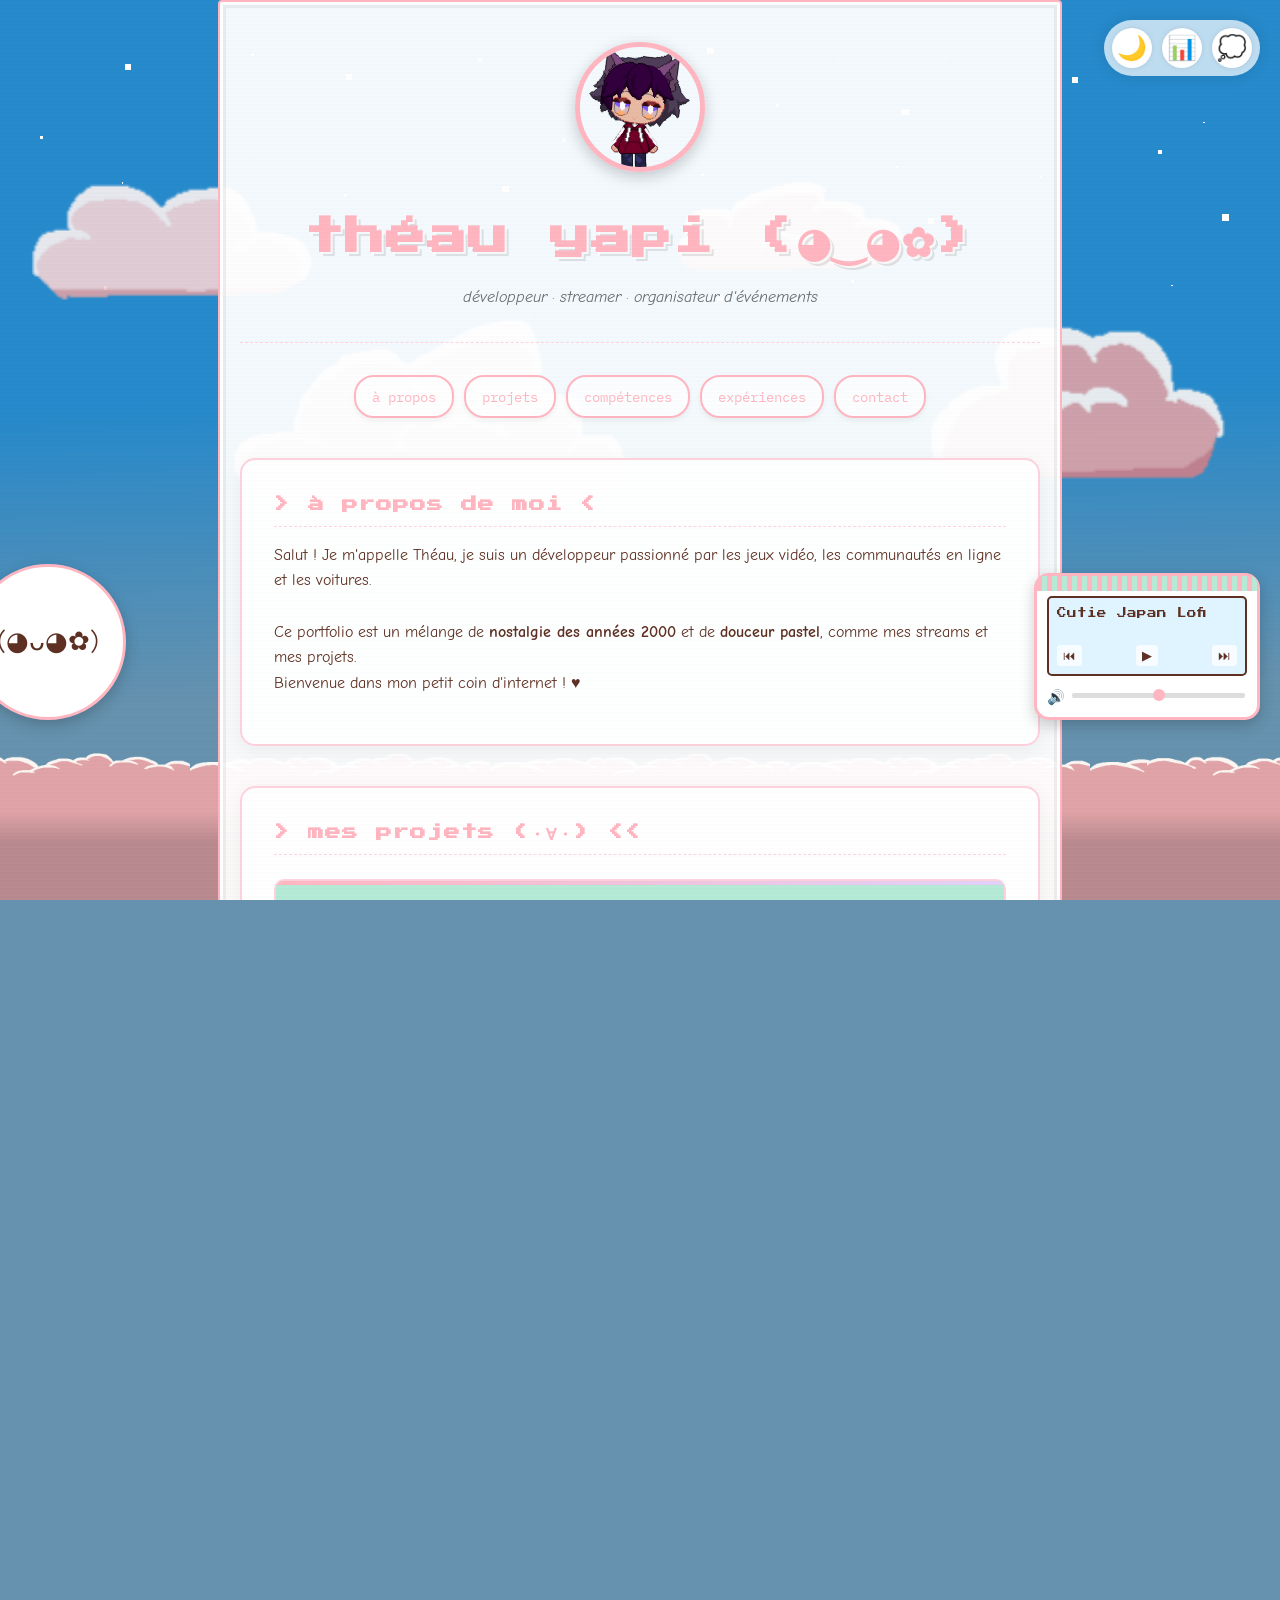
==== index.html @ d0f99f1f "correction" ====
<!DOCTYPE html>
<html lang="fr">
<head>
    <meta charset="UTF-8">
    <meta name="viewport" content="width=device-width, initial-scale=1.0">
    <title>Théau Yapi | Portfolio Parallaxe</title>
    <!-- Favicon -->
    <link rel="icon" type="image/png" href="assets/img/avatar.png">
    <link href="https://fonts.googleapis.com/css2?family=Comic+Neue:wght@400;700&family=IBM+Plex+Mono:wght@400;700&display=swap" rel="stylesheet">
    <!-- Police pixel rétro -->
    <link href="https://fonts.googleapis.com/css2?family=Press+Start+2P&display=swap" rel="stylesheet">
    <link rel="stylesheet" href="styles.css">
    <link rel="stylesheet" href="music-player.css">
    <link rel="stylesheet" href="night-mode.css">
</head>
<body>
    <div class="parallax-container">
        <!-- Les IDs correspondent aux styles CSS ci-dessus -->
        <div class="parallax-layer" id="layer-sky"></div>
        <div class="parallax-layer" id="layer-clouds"></div>
        
    <div class="content pixel-border">
            <!-- En-tête (repris de ton HTML original) -->
            <header>
                <img src="assets/img/avatar.png" alt="Mon avatar pastel" class="avatar">
                <h1>théau yapi <span class="uwu">(◕‿◕✿)</span></h1>
                <p class="tagline">développeur · streamer · organisateur d'événements</p>
            </header>

            <!-- Navigation -->
            <nav>
                <a href="#about">à propos</a>
                <a href="#projects">projets</a>
                <a href="#skills">compétences</a>
                <a href="#experiences">expériences</a>
                <a href="#contact">contact</a>
            </nav>

            <!-- Section "À propos" -->
            <section id="about">
                <h2>&gt; à propos de moi &lt;</h2>
                <p>
                    Salut ! Je m'appelle Théau, je suis un développeur passionné par les jeux vidéo, les communautés en ligne et les voitures.
                    <br><br>
                    Ce portfolio est un mélange de <strong>nostalgie des années 2000</strong> et de <strong>douceur pastel</strong>, comme mes streams et mes projets.
                    <br>
                    Bienvenue dans mon petit coin d'internet ! <span class="uwu">♥</span>
                </p>
            </section>

            <!-- Section "Projets" -->
            <section id="projects">
                <h2>&gt; mes projets <span class="uwu">(・∀・)</span> &lt;&lt;</h2>

                <div class="project">
                    <h3>🦉 RavenWise</h3>
                    <p>Plateforme éducative interactive avec système d'authentification, tableau de bord personnalisé et contenu de cours adaptatif. Développé avec Next.js et React.</p>
                    <div class="project-tags">
                        <span class="tag">Next.js</span>
                        <span class="tag">React</span>
                        <span class="tag">Firebase</span>
                    </div>
                    <a href="https://github.com/leyapson/RavenWise_Front" target="_blank" class="project-link">Voir sur GitHub</a>
                </div>

                <div class="project">
                    <h3>🚗 Car With A Gun</h3>
                    <p>Jeu arcade multijoueur et solo développé avec Godot Engine, où les joueurs contrôlent des voitures armées dans des arènes de combat palpitantes.</p>
                    <div class="project-tags">
                        <span class="tag">Godot</span>
                        <span class="tag">GDScript</span>
                        <span class="tag">Game Dev</span>
                    </div>
                    <a href="https://github.com/leyapson/Car_With_A_Gun" target="_blank" class="project-link">Voir sur GitHub</a>
                </div>

                <div class="project">
                    <h3>🎣 Codedex Winter Hackathon</h3>
                    <p>Site web à thème de pêche avec un design inspiré des années 90, créé pour le hackathon d'hiver de Codedex avec des animations rétro.</p>
                    <div class="project-tags">
                        <span class="tag">HTML</span>
                        <span class="tag">CSS</span>
                        <span class="tag">Pixel Art</span>
                    </div>
                    <a href="https://github.com/leyapson/Codedex-winter-hackaton" target="_blank" class="project-link">Voir sur GitHub</a>
                </div>

                <div class="project">
                    <h3>✨ Portfolio UwU</h3>
                    <p>Ce site même ! Un hommage aux sites persos des années 2000, revisité en pastel avec effets parallaxe, mascotte interactive et lecteur de musique LoFi.</p>
                    <div class="project-tags">
                        <span class="tag">HTML</span>
                        <span class="tag">CSS</span>
                        <span class="tag">JavaScript</span>
                    </div>
                    <a href="https://github.com/leyapson/portfoliOwO" target="_blank" class="project-link">Voir sur GitHub</a>
                </div>
            </section>
            
            <!-- Section "Compétences" -->
            <section id="skills">
                <h2>&gt; mes compétences <span class="uwu">(≧◡≦)</span> &lt;&lt;</h2>
                <p>Développeur passionné avec une appétence pour le design et l'UX. Voici les domaines dans lesquels j'excelle :</p>
                
                <div class="skills-container">
                    <div class="skill-card">
                        <div class="skill-icon">🖥️</div>
                        <h3>Frontend Developer</h3>
                        <p>Création d'interfaces interactives et responsives avec React, Vue.js et les technologies modernes du web.</p>
                        <div class="skill-level">
                            <div class="level-dot filled"></div>
                            <div class="level-dot filled"></div>
                            <div class="level-dot filled"></div>
                            <div class="level-dot filled"></div>
                            <div class="level-dot"></div>
                        </div>
                    </div>
                    
                    <div class="skill-card">
                        <div class="skill-icon">⚙️</div>
                        <h3>Backend Developer</h3>
                        <p>Développement d'API RESTful et d'applications serveur robustes avec Node.js, Express et Python.</p>
                        <div class="skill-level">
                            <div class="level-dot filled"></div>
                            <div class="level-dot filled"></div>
                            <div class="level-dot filled"></div>
                            <div class="level-dot"></div>
                            <div class="level-dot"></div>
                        </div>
                    </div>
                    
                    <div class="skill-card">
                        <div class="skill-icon">🎨</div>
                        <h3>UI/UX Design</h3>
                        <p>Conception d'expériences utilisateur intuitives et d'interfaces visuellement attrayantes.</p>
                        <div class="skill-level">
                            <div class="level-dot filled"></div>
                            <div class="level-dot filled"></div>
                            <div class="level-dot filled"></div>
                            <div class="level-dot filled"></div>
                            <div class="level-dot"></div>
                        </div>
                    </div>
                    
                    <div class="skill-card">
                        <div class="skill-icon">🎮</div>
                        <h3>Game Development</h3>
                        <p>Création de jeux et prototypes avec Unity, avec une passion particulière pour la conception de mécaniques de jeu.</p>
                        <div class="skill-level">
                            <div class="level-dot filled"></div>
                            <div class="level-dot filled"></div>
                            <div class="level-dot"></div>
                            <div class="level-dot"></div>
                            <div class="level-dot"></div>
                        </div>
                    </div>
                </div>
            </section>

            <!-- Section "Expériences" -->
            <section id="experiences">
                <h2>&gt; expériences <span class="uwu">(⌐■_■)</span> &lt;&lt;</h2>
                
                <div class="experience-timeline">
                    <div class="experience-item">
                        <div class="experience-date">Oct 2024 - Présent</div>
                        <div class="experience-content">
                            <h3>Ingénieur Études et Développement</h3>
                            <p class="experience-place">Ivalua</p>
                            <p>Développement spécialisé en C#, .NET, et SQL Server.</p>
                        </div>
                    </div>
                    
                    <div class="experience-item">
                        <div class="experience-date">Fev 2024 - Juin 2024</div>
                        <div class="experience-content">
                            <h3>Mentor Junior Informatique</h3>
                            <p class="experience-place">Montpellier Ynov Campus</p>
                            <p>Accompagnement et mentorat auprès des étudiants en informatique.</p>
                        </div>
                    </div>
                    
                    <div class="experience-item">
                        <div class="experience-date">Août 2023 - Sep 2023</div>
                        <div class="experience-content">
                            <h3>Développeur Web Front-end</h3>
                            <p class="experience-place">Essential Life Services</p>
                            <p>Développement d'interfaces web et intégration front-end.</p>
                        </div>
                    </div>
                    
                    <div class="experience-item">
                        <div class="experience-date">Sep 2022 - Présent</div>
                        <div class="experience-content">
                            <h3>Licence Informatique</h3>
                            <p class="experience-place">Montpellier Ynov Campus</p>
                            <p>Formation complète en développement et technologies informatiques.</p>
                        </div>
                    </div>
                    
                    <div class="experience-item">
                        <div class="experience-date">Sep 2020 - Juil 2022</div>
                        <div class="experience-content">
                            <h3>Licence en Électronique, Électrotechnique et Automatisation</h3>
                            <p class="experience-place">Université des Sciences de Montpellier</p>
                            <p>Formation en systèmes électroniques et automatisés.</p>
                        </div>
                    </div>
                    
                    <div class="experience-item">
                        <div class="experience-date">Projet en cours</div>
                        <div class="experience-content">
                            <h3>Fondateur & Organisateur</h3>
                            <p class="experience-place">THE STAND</p>
                            <p>Organisation d'événements de rassemblement automobile.</p>
                        </div>
                    </div>
                    
                    <div class="experience-item">
                        <div class="experience-date">Projet en cours</div>
                        <div class="experience-content">
                            <h3>Développeur Indépendant</h3>
                            <p class="experience-place">Project MS</p>
                            <p>Développement d'un jeu vidéo JRPG japonais sur Godot Engine.</p>
                        </div>
                    </div>
                </div>
            </section>

            <!-- Section "Contact" -->
            <section id="contact">
                <h2>&gt; contact <span class="uwu">(｡♥‿♥｡)</span> &lt;&lt;</h2>
                <p>
                    Envies de discuter d'un projet, d'une collaboration ou juste de dire bonjour ?
                    <br>
                    Envoie-moi un message : <a href="mailto:yapsonstudio@gmail.com">yapsonstudio@gmail.com</a>
                </p>
            </section>

            <!-- Pied de page -->
            <footer>
                <p>
                    fait avec ❤️ et des couleurs pastel | © 2025
                    <br>
                    <a href="https://twitch.tv/yatokishi" target="_blank">twitch</a> ·
                    <a href="https://github.com/leyapson" target="_blank">github</a>
                </p>
            </footer>
        </div>
    </div>
    <!-- Sol placé en dehors des conteneurs pour prendre toute la largeur -->
    <div class="ground-container">
        <div class="footer-ground"></div>
    </div>

    <script src="parallax.js" defer></script>
    <script src="mascot.js" defer></script>
    <script src="music-player.js" defer></script>
    <script src="projects.js" defer></script>
    <script src="experiences.js" defer></script>
    
    <!-- Nouvelles fonctionnalités -->
    <script src="tools-dock.js" defer></script>
    <script src="konami.js" defer></script>
    <script src="space-invaders.js" defer></script>
    <script src="pastel-rain.js" defer></script>
    <script src="night-mode.js" defer></script>
    <script src="visitor-counter.js" defer></script>
    <script src="mood-meter.js" defer></script>
    
    <div class="scanlines" aria-hidden="true"></div>
</body>
</html>
---- styles.css ----
:root {
            --bg-color: #6692af;
            --text-color: #5e3023;
            --accent-color: #ffb6c1;
            --secondary-color: #b5ead7;
            --tertiary-color: #e2d1f9;
            --border-color: #ffd1dc;
        }
        
        html, body {
            height: 100%;
            overflow-x: hidden;
        }

        body {
            font-family: 'Comic Neue', cursive;
            background-color: var(--bg-color);
            color: var(--text-color);
            margin: 0;
            padding: 0;
            line-height: 1.6;
            cursor: url('assets/cursor-pastel.cur'), auto;
            overflow-x: hidden; /* évite le scroll horizontal */
            height: 100%; /* permet au body de s'adapter au contenu */
        }

        .container {
            max-width: 700px;
            margin: 0 auto;
            padding: 2rem;
        }

        /* Background layers avec effet parallaxe */
        .parallax-container {
            position: relative;
            min-height: 100vh; /* hauteur minimale pour couvrir l'écran */
            overflow: visible; /* permet au contenu de s'étendre naturellement */
            height: auto; /* permet au contenu de déterminer la hauteur */
        }

        .parallax-layer {
            position: fixed;
            top: 0;
            left: 0;
            width: 100%;
            height: 100%;
            background-repeat: repeat-x;
            image-rendering: pixelated; /* Pour un rendu pixel-art net */
            will-change: transform; /* Optimisation pour l'animation */
        }

        #layer-sky {
            background-image: url('assets/img/ciel.png');
            background-size: cover;
            z-index: -3;
            width: 100%;
            height: 100%;
        }

        #layer-clouds {
            background-image: url('assets/img/nuage.png');
            background-position: center 30%;
            background-size: 120% auto; /* Plus grand pour couvrir pendant l'animation */
            background-repeat: repeat-x;
            z-index: -2;
            opacity: 0.9;
            /* Pour une meilleure transition entre les répétitions d'image */
            image-rendering: auto; /* Pour un rendu plus lisse des transitions */
        }

        /* Sol fixe en bas de la page */
        /* Styles pour les éléments de parallaxe */



        /* Content area above background layers */
        .content {
            position: relative;
            z-index: 2; /* au-dessus du sol mais en dessous des éléments d'UI */
            max-width: 800px;
            margin: 0 auto;
            padding: 40px 20px; /* more breathing room */
            background-color: rgba(255, 255, 255, 0.95); /* plus opaque */
            border: 2px solid var(--accent-color);
            border-radius: 10px; /* bordure plus arrondie */
            box-shadow: 0 5px 15px rgba(0, 0, 0, 0.1); /* ajout d'ombre */
            margin-bottom: 150px; /* espace en bas pour accueillir le sol */
            overflow-y: visible; /* éviter le double scroll */
        }

        /* En-tête */
        header {
            text-align: center;
            margin-bottom: 2rem;
            padding-bottom: 1rem;
            border-bottom: 1px dashed var(--border-color);
        }

        .avatar {
            width: 120px;
            height: 120px;
            border-radius: 50%;
            border: 5px solid var(--accent-color);
            object-fit: cover;
            margin-bottom: 1rem;
            transition: all 0.3s ease;
            box-shadow: 0 5px 15px rgba(0, 0, 0, 0.2);
        }

        .avatar:hover {
            transform: scale(1.1) rotate(5deg);
            border-color: var(--secondary-color);
            box-shadow: 0 8px 25px rgba(0, 0, 0, 0.3);
        }

        h1 {
            font-family: 'IBM Plex Mono', monospace;
            font-size: 2.5rem;
            margin: 0.5rem 0;
            color: var(--accent-color);
            text-shadow: 2px 2px 0px rgba(255, 255, 255, 0.8), 4px 4px 0px rgba(0, 0, 0, 0.1);
            letter-spacing: 1px;
        }

        /* Pixel font for headings and retro vibe */
        h2, h1, .project h3 {
            font-family: 'Press Start 2P', 'IBM Plex Mono', monospace;
        }

        /* Scanlines / dither overlay for subtle retro CRT effect */
        .scanlines {
            pointer-events: none;
            position: fixed;
            inset: 0;
            z-index: 999; /* below UI overlays */
            background-image: linear-gradient(rgba(0,0,0,0.02) 50%, rgba(255,255,255,0.01) 51%);
            background-size: 100% 4px;
            mix-blend-mode: multiply;
            opacity: 0.35;
        }

        /* Dithering as a subtle texture behind content using a pseudo-element */
        .content::before {
            content: "";
            pointer-events: none;
            position: absolute;
            inset: 0;
            z-index: 1; /* sits behind content but above bg */
            mix-blend-mode: overlay;
            opacity: 0.06;
            background-image: url('assets/img/dither.png');
            background-repeat: repeat;
        }

        @supports (background-image: radial-gradient(circle at 1px 1px, rgba(0,0,0,0.03) 1px, transparent 1px)) {
            .content::before {
                background-image: radial-gradient(rgba(0,0,0,0.03) 1px, transparent 1px);
                background-size: 6px 6px;
            }
        }

        /* Pixel border: emulate a pixel-art frame */
        .pixel-border {
            box-shadow:
                0 0 0 3px rgba(255,255,255,0.95) inset,
                0 0 0 6px rgba(0,0,0,0.06) inset;
            border-radius: 4px;
        }

        .tagline {
            font-style: italic;
            color: #666;
        }

        /* Navigation */
        nav {
            text-align: center;
            margin: 1.5rem 0;
            display: flex;
            justify-content: center;
            flex-wrap: wrap;
            gap: 10px;
        }

        nav a {
            margin: 0;
            color: var(--accent-color);
            text-decoration: none;
            font-family: 'IBM Plex Mono', monospace;
            font-size: 0.9rem;
            padding: 0.5rem 1rem;
            border: 2px solid var(--accent-color);
            border-radius: 20px;
            transition: all 0.3s;
            background-color: rgba(255, 255, 255, 0.7);
            box-shadow: 0 3px 5px rgba(0, 0, 0, 0.05);
            position: relative;
            overflow: hidden;
            z-index: 1;
        }
        
        nav a::before {
            content: "";
            position: absolute;
            top: 0;
            left: 0;
            width: 100%;
            height: 100%;
            background-color: var(--accent-color);
            transform: translateX(-100%);
            transition: transform 0.3s ease;
            z-index: -1;
        }

        nav a:hover {
            color: white;
            transform: translateY(-3px);
            box-shadow: 0 5px 10px rgba(0, 0, 0, 0.1);
        }
        
        nav a:hover::before {
            transform: translateX(0);
        }

        /* Sections */
        section {
            margin: 2.5rem 0;
            padding: 2rem;
            background-color: rgba(255, 255, 255, 0.95);
            border: 2px solid var(--border-color);
            border-radius: 15px;
            position: relative;
            z-index: 11; /* above pseudo-element dither */
            box-shadow: 0 5px 20px rgba(0, 0, 0, 0.05);
            transition: transform 0.3s, box-shadow 0.3s;
        }
        
        section:hover {
            transform: translateY(-3px);
            box-shadow: 0 8px 25px rgba(0, 0, 0, 0.08);
        }

        h2 {
            font-family: 'Press Start 2P', 'IBM Plex Mono', monospace;
            color: var(--accent-color);
            font-size: 1rem;
            margin-top: 0;
            border-bottom: 1px dashed var(--border-color);
            padding-bottom: 0.5rem;
            letter-spacing: 1px;
        }

        @media (max-width: 720px) {
            /* reduce parallax effect on small screens for UX and performance */
            #layer-sky, #layer-clouds, #layer-ground { transform: translate3d(0,0,0) !important; }
            .content { padding: 30px 12px; }
            .skills-container { flex-direction: column; align-items: center; }
            .skill-card { width: 100%; max-width: 280px; }
        }

/* Cartes de projet */
.project {
    margin: 1.5rem 0;
    padding: 1.5rem;
    background-color: var(--secondary-color);
    border: 2px solid var(--border-color);
    border-radius: 10px;
    transition: all 0.3s ease;
    position: relative;
    overflow: hidden;
}

.project::before {
    content: "";
    position: absolute;
    top: 0;
    left: 0;
    right: 0;
    height: 4px;
    background: linear-gradient(90deg, var(--accent-color), var(--tertiary-color));
}

.project:hover {
    transform: translateY(-5px);
    box-shadow: 0 8px 15px rgba(0, 0, 0, 0.1);
}

.project h3 {
    margin-top: 0;
    color: var(--text-color);
    font-family: 'Press Start 2P', 'IBM Plex Mono', monospace;
    font-size: 1.1rem;
}

.project-tags {
    display: flex;
    flex-wrap: wrap;
    gap: 8px;
    margin: 12px 0;
}

.tag {
    background-color: white;
    color: var(--accent-color);
    border: 1px solid var(--accent-color);
    border-radius: 20px;
    padding: 3px 10px;
    font-size: 0.7rem;
    font-family: 'IBM Plex Mono', monospace;
}

.project-link {
    display: inline-block;
    margin-top: 10px;
    background-color: var(--accent-color);
    color: white;
    text-decoration: none;
    padding: 6px 15px;
    border-radius: 20px;
    font-size: 0.8rem;
    font-family: 'IBM Plex Mono', monospace;
    transition: all 0.3s;
}

.project-link:hover {
    background-color: var(--tertiary-color);
    transform: translateY(-2px);
    box-shadow: 0 4px 8px rgba(0, 0, 0, 0.1);
}        /* Pied de page */
        footer {
            text-align: center;
            margin-top: 2rem;
            padding: 1rem;
            font-family: 'IBM Plex Mono', monospace;
            font-size: 0.8rem;
            color: #666;
            border-top: 1px dashed var(--border-color);
            margin-bottom: 150px; /* Espace pour le sol */
        }
        
        /* Conteneur pour le sol qui prend toute la largeur */
        .ground-container {
            position: fixed;
            bottom: 0;
            left: 0;
            width: 100%;
            z-index: -1;
            pointer-events: none;
        }
        
        .footer-ground {
            width: 100%;
            height: 150px;
            background-image: url('assets/img/sol.png');
            background-position: bottom center;
            background-size: auto 100%;
            background-repeat: repeat-x;
        }

        /* Animations UwU */
        .uwu {
            display: inline-block;
            animation: bounce 2s infinite;
        }

        @keyframes bounce {
            0%, 100% { transform: rotate(0deg); }
            25% { transform: rotate(5deg); }
            75% { transform: rotate(-5deg); }
        }

        /* Effet "glow" sur les liens */
        a {
            transition: text-shadow 0.2s;
        }

        a:hover {
            text-shadow: 0 0 5px var(--accent-color);
        }
        
        /* Animation pour les éléments flottants */
        @keyframes float {
            0%, 100% { transform: translateY(0); }
            50% { transform: translateY(-10px); }
        }
        
        /* Styles de la mascotte kawaii - Version corrigée */
        .kawaii-mascot {
            position: fixed;
            bottom: 180px; /* Plus haut pour être au-dessus du sol */
            left: 20px;
            width: 150px; /* Taille augmentée pour plus d'espace */
            height: 150px; /* Taille augmentée pour plus d'espace */
            background-color: white; /* Fond blanc pour mieux ressortir */
            border: 3px solid var(--accent-color); /* Bordure plus épaisse */
            border-radius: 50%;
            display: flex;
            flex-direction: column;
            align-items: center;
            justify-content: center;
            z-index: 1010; /* Au-dessus des autres éléments */
            user-select: none;
            pointer-events: none;
            transition: transform 0.1s;
            box-shadow: 0 5px 15px rgba(0, 0, 0, 0.2); /* Ombre plus prononcée */
            animation: float 3s ease-in-out infinite;
            overflow: visible; /* Pour que la bulle de dialogue ne soit pas coupée */
        }
        
        .mascot-face {
            font-size: 1.6rem; /* Taille réduite pour éviter les débordements */
            line-height: 1;
            text-align: center;
            transition: transform 0.3s;
            white-space: nowrap; /* Empêche les retours à la ligne */
            overflow: hidden; /* Masque tout débordement */
            text-overflow: ellipsis; /* Ajoute des points de suspension si nécessaire */
            max-width: 130px; /* Contrôle la largeur maximale */
        }
        
        .mascot-speech-bubble {
            position: absolute;
            top: -70px;
            left: 50%;
            transform: translateX(-50%);
            background-color: white;
            border: 2px solid var(--accent-color);
            border-radius: 15px;
            padding: 10px 15px;
            font-size: 0.9rem;
            white-space: nowrap;
            opacity: 0;
            transition: opacity 0.3s, transform 0.3s;
            pointer-events: none;
            max-width: 180px;
            text-align: center;
            z-index: 1030; /* Au-dessus de tout */
            box-shadow: 0 3px 8px rgba(0, 0, 0, 0.15);
            color: var(--text-color);
        }
        
        .mascot-speech-bubble::after {
            content: "";
            position: absolute;
            bottom: -10px;
            left: 50%;
            transform: translateX(-50%);
            border-width: 10px 8px 0;
            border-style: solid;
            border-color: var(--accent-color) transparent transparent;
        }
        
        .mascot-speech-bubble.visible {
            opacity: 1;
        }
        
        /* Animations d'émojis flottants (pour l'easter egg) */
        .floating-emoji {
            position: fixed;
            font-size: 2rem;
            pointer-events: none;
            animation: floatUp 3s ease-out forwards;
            z-index: 1000;
        }
        
        @keyframes floatUp {
            0% { transform: translateY(0) rotate(0deg); opacity: 0; }
            10% { opacity: 1; }
            100% { transform: translateY(-100px) rotate(360deg); opacity: 0; }
        }
        
        @keyframes float {
            0%, 100% { transform: translateY(0); }
            50% { transform: translateY(-10px); }
        }
        
        /* Animations d'émojis flottants (pour l'easter egg) */
        .floating-emoji {
            position: fixed;
            font-size: 2rem;
            pointer-events: none;
            animation: floatUp 3s ease-out forwards;
            z-index: 1000;
        }
        
        @keyframes floatUp {
            0% { transform: translateY(0) rotate(0deg); opacity: 0; }
            10% { opacity: 1; }
            100% { transform: translateY(-100px) rotate(360deg); opacity: 0; }
        }
        
        /* Styles pour les animaux virtuels */
        #virtual-pets {
            display: flex;
            flex-wrap: wrap;
            gap: 15px;
            justify-content: center;
            margin-top: 20px;
        }
        
        .pet-card {
            background-color: white;
            border: 2px solid var(--accent-color);
            border-radius: 10px;
            padding: 15px;
            width: 200px;
            box-shadow: 0 3px 8px rgba(0, 0, 0, 0.1);
            transition: transform 0.3s;
            position: relative;
            overflow: hidden;
        }
        
        .pet-card:hover {
            transform: translateY(-5px);
        }
        
        .pet-card::before {
            content: "";
            position: absolute;
            top: 0;
            left: 0;
            right: 0;
            height: 5px;
            background: linear-gradient(90deg, var(--accent-color), var(--secondary-color), var(--tertiary-color));
            border-radius: 3px 3px 0 0;
        }
        
        .pet-icon {
            width: 60px;
            height: 60px;
            border-radius: 50%;
            display: flex;
            align-items: center;
            justify-content: center;
            margin: 0 auto 10px;
            font-size: 2.5rem;
            transition: transform 0.3s;
        }
        
        .pet-icon span {
            display: inline-block;
        }
        
        .pet-info h3 {
            margin: 0;
            font-family: 'Comic Neue', cursive;
            font-weight: bold;
            text-align: center;
            color: var(--text-color);
        }
        
        .pet-type {
            text-align: center;
            font-style: italic;
            margin: 5px 0 10px;
            color: #888;
            font-size: 0.9rem;
        }
        
        .pet-stats {
            margin-bottom: 15px;
        }
        
        .stat {
            margin-bottom: 8px;
        }
        
        .stat span {
            font-size: 0.9rem;
            color: #666;
        }
        
        .progress-bar {
            height: 8px;
            background-color: #eee;
            border-radius: 4px;
            overflow: hidden;
            margin-top: 3px;
        }
        
        .progress {
            height: 100%;
            border-radius: 4px;
            transition: width 0.5s, background-color 0.5s;
        }
        
        /* Animation bounce pour les éléments UwU */
        @keyframes bounce {
            0%, 100% { transform: translateY(0); }
            50% { transform: translateY(-5px); }
        }
        

        

        
        /* Styles pour la section compétences */
        .skills-container {
            display: flex;
            flex-wrap: wrap;
            gap: 20px;
            justify-content: center;
            margin-top: 20px;
        }
        
        .skill-card {
            background-color: white;
            border: 2px solid var(--accent-color);
            border-radius: 10px;
            padding: 20px;
            width: 220px;
            box-shadow: 0 3px 8px rgba(0, 0, 0, 0.1);
            transition: transform 0.3s, box-shadow 0.3s;
            text-align: center;
        }
        
        .skill-card:hover {
            transform: translateY(-5px);
            box-shadow: 0 6px 12px rgba(0, 0, 0, 0.15);
        }
        
        .skill-icon {
            font-size: 2.5rem;
            margin-bottom: 15px;
            animation: float 3s ease-in-out infinite;
            display: inline-block;
        }
        
        .skill-card h3 {
            margin: 0 0 10px;
            color: var(--text-color);
            font-family: 'IBM Plex Mono', monospace;
        }
        
        .skill-card p {
            font-size: 0.9rem;
            color: #666;
            margin-bottom: 15px;
        }
        
        .skill-level {
            display: flex;
            justify-content: center;
            gap: 5px;
            margin-top: 10px;
        }
        
        .level-dot {
            width: 10px;
            height: 10px;
            border-radius: 50%;
            background-color: #eee;
            border: 1px solid var(--accent-color);
        }
        
        .level-dot.filled {
            background-color: var(--accent-color);
        }
        
        /* Styles pour la section expériences */
        .experience-timeline {
            position: relative;
            margin-top: 30px;
            padding-left: 30px;
        }
        
        .experience-timeline::before {
            content: '';
            position: absolute;
            left: 0;
            top: 10px;
            bottom: 10px;
            width: 2px;
            background: linear-gradient(to bottom, var(--accent-color), var(--secondary-color), var(--tertiary-color));
            border-radius: 1px;
            box-shadow: 0 0 8px rgba(255, 182, 193, 0.3);
            animation: glowing 2s infinite alternate;
        }
        
        @keyframes glowing {
            from { opacity: 0.7; }
            to { opacity: 1; }
        }
        
        .experience-item {
            position: relative;
            margin-bottom: 40px;
            padding-left: 20px;
        }
        
        .experience-item::before {
            content: '';
            position: absolute;
            left: -10px;
            top: 15px;
            width: 18px;
            height: 18px;
            background-color: white;
            border: 2px solid var(--accent-color);
            border-radius: 50%;
            transition: transform 0.3s, background-color 0.3s, box-shadow 0.3s;
        }
        
        .experience-item:hover::before {
            transform: scale(1.2);
            background-color: var(--accent-color);
            box-shadow: 0 0 12px var(--accent-color);
        }
        
        .experience-date {
            font-family: 'IBM Plex Mono', monospace;
            font-weight: bold;
            color: var(--accent-color);
            margin-bottom: 5px;
            display: inline-block;
            padding: 3px 10px;
            background-color: rgba(255, 182, 193, 0.1);
            border-radius: 12px;
        }
        
        .experience-content {
            background-color: white;
            border: 2px solid var(--border-color);
            border-radius: 12px;
            padding: 18px;
            box-shadow: 0 3px 8px rgba(0, 0, 0, 0.08);
            transition: all 0.3s;
            position: relative;
            overflow: hidden;
        }
        
        .experience-content::before {
            content: "";
            position: absolute;
            top: 0;
            left: 0;
            right: 0;
            height: 3px;
            background: linear-gradient(90deg, var(--accent-color), var(--tertiary-color));
        }
        
        .experience-item:hover .experience-content {
            transform: translateX(8px);
            box-shadow: 0 5px 15px rgba(0, 0, 0, 0.1);
        }
        
        .experience-content h3 {
            margin: 0 0 5px;
            font-family: 'Press Start 2P', 'Comic Neue', cursive;
            font-weight: bold;
            color: var(--text-color);
            font-size: 0.9rem;
        }
        
        .experience-place {
            font-style: italic;
            color: #666;
            margin-bottom: 12px;
            font-size: 0.9rem;
            display: inline-block;
            position: relative;
        }
        
        .experience-place::after {
            content: '';
            position: absolute;
            left: 0;
            bottom: -3px;
            width: 0;
            height: 1px;
            background-color: var(--accent-color);
            transition: width 0.3s;
        }
        
        .experience-content:hover .experience-place::after {
            width: 100%;
        }
        
        .experience-skills {
            margin-top: 12px;
            padding-top: 10px;
            border-top: 1px dashed var(--border-color);
        }
        
        .skills-wrapper {
            display: flex;
            flex-wrap: wrap;
            gap: 6px;
            margin-top: 5px;
        }
        
        .skill-badge {
            background-color: var(--secondary-color);
            color: var(--text-color);
            font-size: 0.7rem;
            padding: 3px 8px;
            border-radius: 12px;
            display: inline-block;
            font-family: 'IBM Plex Mono', monospace;
        }
        
        .experience-achievements {
            margin-top: 12px;
        }
        
        .achievements-toggle {
            background: none;
            border: none;
            color: var(--accent-color);
            font-family: 'IBM Plex Mono', monospace;
            font-size: 0.8rem;
            cursor: pointer;
            padding: 3px 0;
            text-decoration: underline;
            transition: all 0.2s;
        }
        
        .achievements-toggle:hover {
            color: var(--tertiary-color);
            transform: translateY(-2px);
        }
        
        .achievements-list {
            list-style-type: none;
            padding-left: 0;
            margin-top: 10px;
        }
        
        .achievements-list.hidden {
            display: none;
        }
        
        .achievement-item {
            position: relative;
            padding-left: 20px;
            margin-bottom: 8px;
            font-size: 0.85rem;
        }
        
        .achievement-item::before {
            content: '✨';
            position: absolute;
            left: 0;
            top: 0;
        }
        
        /* Style pour les badges de type d'expérience */
        .experience-type {
            display: inline-block;
            font-size: 0.65rem;
            padding: 2px 8px;
            border-radius: 10px;
            margin-bottom: 8px;
            font-family: 'Press Start 2P', 'IBM Plex Mono', monospace;
            font-weight: normal;
            letter-spacing: -0.5px;
        }
        
        .experience-type.professional {
            background-color: rgba(255, 182, 193, 0.2);
            color: #d67b89;
            border: 1px solid #ffb6c1;
        }
        
        .experience-type.project {
            background-color: rgba(181, 234, 215, 0.2);
            color: #6baa8f;
            border: 1px solid #b5ead7;
        }
        
        .experience-type.education {
            background-color: rgba(226, 209, 249, 0.2);
            color: #9f84c1;
            border: 1px solid #e2d1f9;
        }
        
        /* Étoiles décoratives sur la timeline */
        .timeline-star {
            position: absolute;
            left: 0;
            transform: translateX(-50%);
            animation: twinkle infinite alternate;
        }
        
        @keyframes twinkle {
            from { opacity: 0.3; transform: translateX(-50%) scale(0.8); }
            to { opacity: 0.8; transform: translateX(-50%) scale(1.1); }
        }
        
        /* Animation pour les messages des animaux */
        @keyframes fadeInOut {
            0% { opacity: 0; transform: translateY(5px); }
            10% { opacity: 1; transform: translateY(0); }
            90% { opacity: 1; }
            100% { opacity: 0; }
        }
---- music-player.css ----
/* Lecteur de musique kawaii */
.kawaii-music-player {
    position: fixed;
    bottom: 180px; /* Ajusté pour être au-dessus du sol */
    right: 20px;
    width: 200px;
    background-color: white; /* Fond blanc pour mieux ressortir */
    border: 3px solid var(--accent-color); /* Bordure plus épaisse */
    border-radius: 15px;
    box-shadow: 0 5px 15px rgba(0, 0, 0, 0.2); /* Ombre prononcée */
    z-index: 1010; /* Au-dessus des autres éléments */
    padding: 10px;
    font-family: 'Press Start 2P', monospace;
    font-size: 0.6rem;
    user-select: none;
}

.player-handle {
    height: 15px;
    background: repeating-linear-gradient(90deg, 
        var(--accent-color), var(--accent-color) 5px, 
        var(--secondary-color) 5px, var(--secondary-color) 10px);
    border-radius: 7px 7px 0 0;
    margin: -10px -10px 5px -10px;
    cursor: move;
}

.player-top {
    display: flex;
    align-items: center;
}

.player-screen {
    flex: 1;
    background-color: #dff4ff;
    border: 2px solid var(--text-color);
    border-radius: 5px;
    padding: 8px;
    height: 60px;
    display: flex;
    flex-direction: column;
    justify-content: space-between;
}

.song-title {
    color: var(--text-color);
    white-space: nowrap;
    overflow: hidden;
    text-overflow: ellipsis;
    max-width: 100%; /* Assure que le titre ne déborde pas */
}

.song-controls {
    display: flex;
    justify-content: space-between;
    margin-top: 10px;
}

.song-controls button {
    background: none;
    border: none;
    font-size: 0.8rem;
    cursor: pointer;
    color: var(--text-color);
    padding: 3px 6px;
    background-color: rgba(255, 255, 255, 0.7);
    border-radius: 3px;
}

.song-controls button:hover {
    background-color: var(--accent-color);
    color: white;
}

.player-volume {
    display: flex;
    align-items: center;
    margin-top: 8px;
}

.player-volume span {
    font-size: 0.9rem;
    margin-right: 5px;
}

.volume-slider {
    flex: 1;
    height: 5px;
    -webkit-appearance: none;
    appearance: none; /* Ajout de la propriété standard */
    background: #ddd;
    border-radius: 2px;
}

.volume-slider::-webkit-slider-thumb {
    -webkit-appearance: none;
    width: 12px;
    height: 12px;
    border-radius: 50%;
    background-color: var(--accent-color);
    cursor: pointer;
}
---- night-mode.css ----
/* night-mode.css - Styles spécifiques pour le mode nuit */

/* Style appliqué quand la classe night-mode est active sur le body */
body.night-mode {
    transition: background-color 1.5s ease, color 1.5s ease;
}

/* Animation d'étoiles scintillantes pour le mode nuit */
.star {
    position: absolute;
    background-color: white;
    border-radius: 50%;
    opacity: 0;
    animation: twinkle 5s infinite alternate;
    pointer-events: none;
    z-index: -1;
}

@keyframes twinkle {
    0% { opacity: 0; transform: scale(0.8); }
    50% { opacity: 0.8; transform: scale(1.1); }
    100% { opacity: 0.3; transform: scale(1); }
}

/* Effet d'assombrissement pour d'autres éléments en mode nuit */
body.night-mode .content {
    box-shadow: 0 5px 15px rgba(0, 0, 0, 0.3);
}

body.night-mode .kawaii-mascot {
    box-shadow: 0 5px 15px rgba(0, 0, 0, 0.4);
}

/* Transition douce pour tous les éléments importants */
.parallax-layer, .content, .kawaii-mascot, .tools-dock {
    transition: background-color 1.5s ease, 
                background-image 1.5s ease, 
                color 1.5s ease,
                border-color 1.5s ease,
                box-shadow 1.5s ease;
}
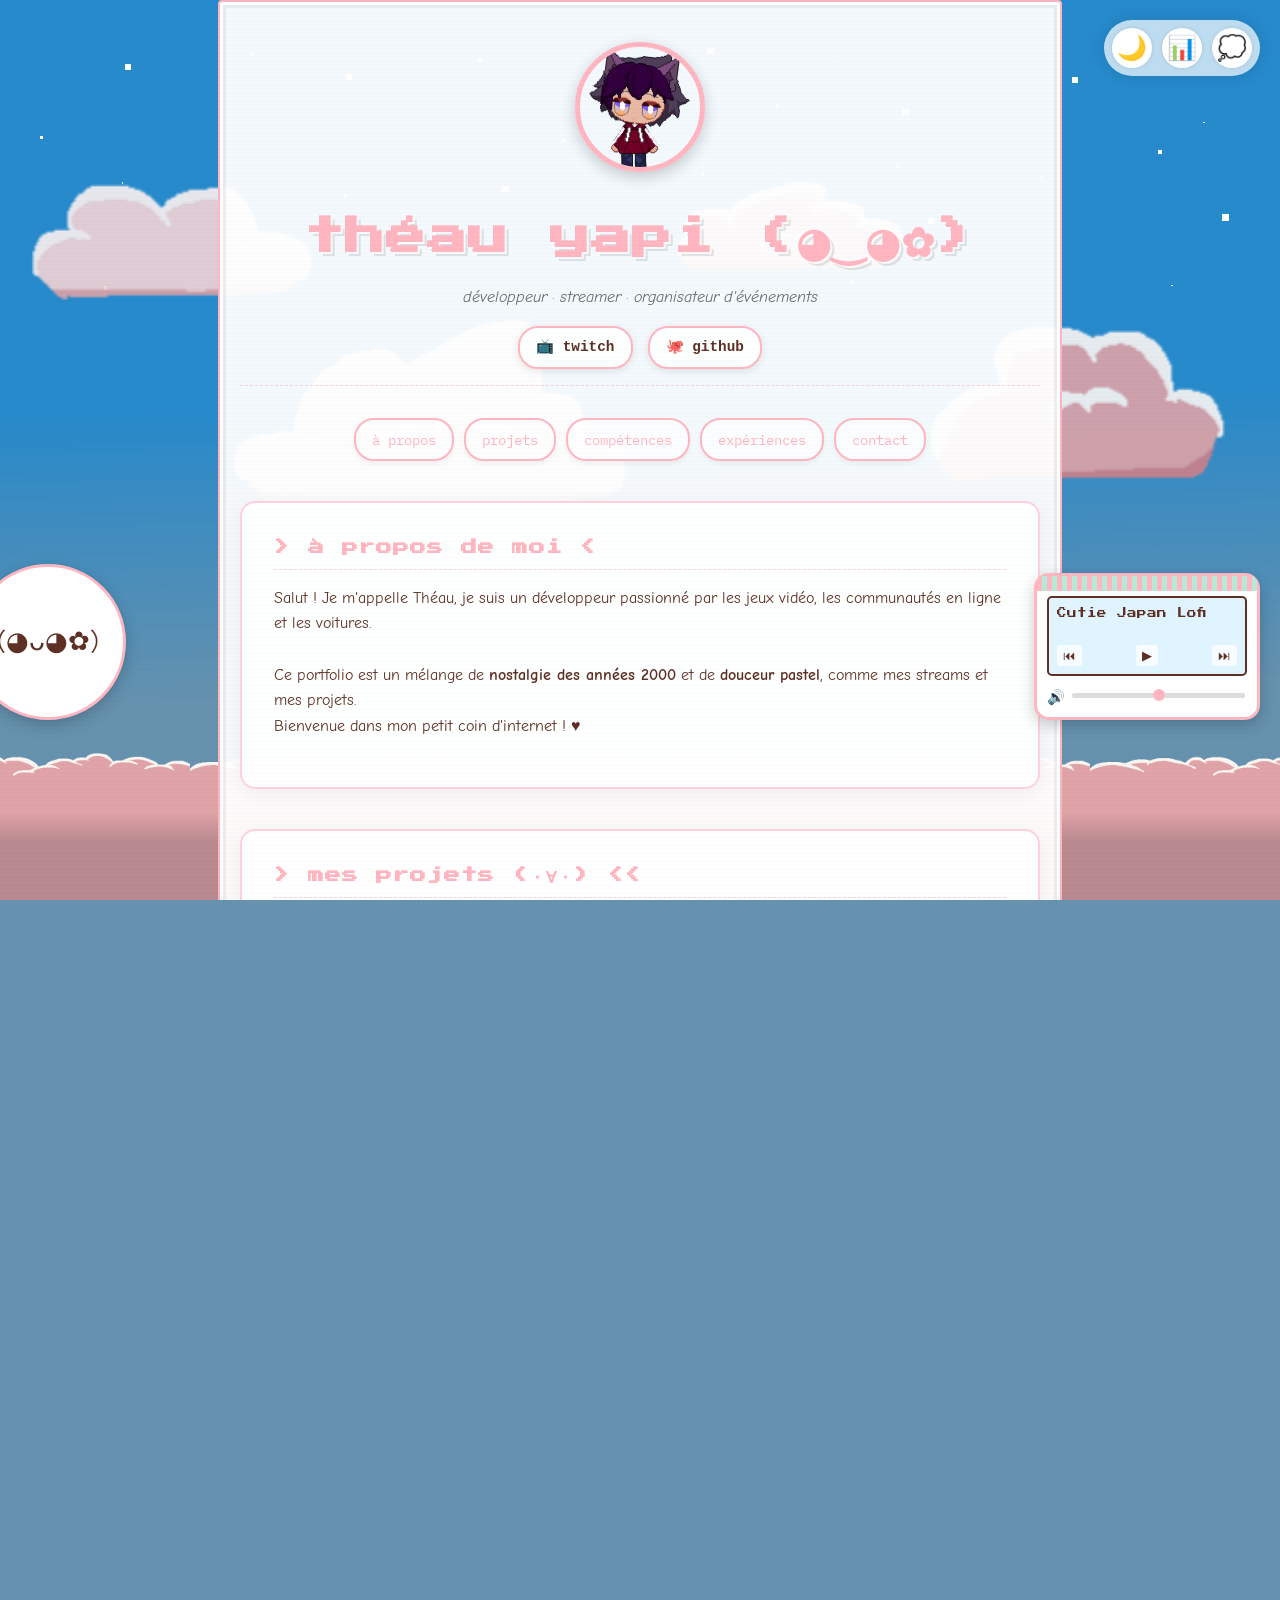
==== commit 4fe38226: "modification projet" ====
--- a/index.html
+++ b/index.html
@@ -25,6 +25,14 @@
                 <img src="assets/img/avatar.png" alt="Mon avatar pastel" class="avatar">
                 <h1>théau yapi <span class="uwu">(◕‿◕✿)</span></h1>
                 <p class="tagline">développeur · streamer · organisateur d'événements</p>
+                <div class="social-links">
+                    <a href="https://twitch.tv/yatokishi" target="_blank" class="social-link twitch">
+                        📺 twitch
+                    </a>
+                    <a href="https://github.com/leyapson" target="_blank" class="social-link github">
+                        🐙 github
+                    </a>
+                </div>
             </header>
 
             <!-- Navigation -->
@@ -53,47 +61,67 @@
                 <h2>&gt; mes projets <span class="uwu">(・∀・)</span> &lt;&lt;</h2>
 
                 <div class="project">
-                    <h3>🦉 RavenWise</h3>
-                    <p>Plateforme éducative interactive avec système d'authentification, tableau de bord personnalisé et contenu de cours adaptatif. Développé avec Next.js et React.</p>
-                    <div class="project-tags">
-                        <span class="tag">Next.js</span>
-                        <span class="tag">React</span>
-                        <span class="tag">Firebase</span>
-                    </div>
-                    <a href="https://github.com/leyapson/RavenWise_Front" target="_blank" class="project-link">Voir sur GitHub</a>
-                </div>
-
-                <div class="project">
-                    <h3>🚗 Car With A Gun</h3>
-                    <p>Jeu arcade multijoueur et solo développé avec Godot Engine, où les joueurs contrôlent des voitures armées dans des arènes de combat palpitantes.</p>
-                    <div class="project-tags">
-                        <span class="tag">Godot</span>
-                        <span class="tag">GDScript</span>
-                        <span class="tag">Game Dev</span>
-                    </div>
-                    <a href="https://github.com/leyapson/Car_With_A_Gun" target="_blank" class="project-link">Voir sur GitHub</a>
-                </div>
-
-                <div class="project">
-                    <h3>🎣 Codedex Winter Hackathon</h3>
-                    <p>Site web à thème de pêche avec un design inspiré des années 90, créé pour le hackathon d'hiver de Codedex avec des animations rétro.</p>
-                    <div class="project-tags">
-                        <span class="tag">HTML</span>
-                        <span class="tag">CSS</span>
-                        <span class="tag">Pixel Art</span>
-                    </div>
-                    <a href="https://github.com/leyapson/Codedex-winter-hackaton" target="_blank" class="project-link">Voir sur GitHub</a>
-                </div>
-
-                <div class="project">
-                    <h3>✨ Portfolio UwU</h3>
-                    <p>Ce site même ! Un hommage aux sites persos des années 2000, revisité en pastel avec effets parallaxe, mascotte interactive et lecteur de musique LoFi.</p>
-                    <div class="project-tags">
-                        <span class="tag">HTML</span>
-                        <span class="tag">CSS</span>
-                        <span class="tag">JavaScript</span>
-                    </div>
-                    <a href="https://github.com/leyapson/portfoliOwO" target="_blank" class="project-link">Voir sur GitHub</a>
+                    <div class="project-image">
+                        <img src="assets/img/projects/ravenwize.png" alt="RavenWise Screenshot" onerror="this.style.display='none'">
+                    </div>
+                    <div class="project-content">
+                        <h3>🦉 RavenWise</h3>
+                        <p>Plateforme éducative interactive avec système d'authentification, tableau de bord personnalisé et contenu de cours adaptatif. Développé avec Next.js et React.</p>
+                        <div class="project-tags">
+                            <span class="tag">Next.js</span>
+                            <span class="tag">React</span>
+                            <span class="tag">Firebase</span>
+                        </div>
+                        <a href="https://github.com/leyapson/RavenWise_Front" target="_blank" class="project-link">Voir sur GitHub</a>
+                    </div>
+                </div>
+
+                <div class="project">
+                    <div class="project-image">
+                        <img src="assets/img/projects/car-with-gun.png" alt="Car With A Gun Screenshot" onerror="this.style.display='none'">
+                    </div>
+                    <div class="project-content">
+                        <h3>🚗 Car With A Gun</h3>
+                        <p>Jeu arcade multijoueur et solo développé avec Godot Engine, où les joueurs contrôlent des voitures armées dans des arènes de combat palpitantes.</p>
+                        <div class="project-tags">
+                            <span class="tag">Godot</span>
+                            <span class="tag">GDScript</span>
+                            <span class="tag">Game Dev</span>
+                        </div>
+                        <a href="https://github.com/leyapson/Car_With_A_Gun" target="_blank" class="project-link">Voir sur GitHub</a>
+                    </div>
+                </div>
+
+                <div class="project">
+                    <div class="project-image">
+                        <img src="assets/img/projects/codedx-winter.png" alt="Codedx Winter Hackathon Screenshot" onerror="this.style.display='none'">
+                    </div>
+                    <div class="project-content">
+                        <h3>🎣 Codedx Winter Hackathon</h3>
+                        <p>Site web à thème de pêche avec un design inspiré des années 90, créé pour le hackathon d'hiver de Codedx avec des animations rétro.</p>
+                        <div class="project-tags">
+                            <span class="tag">HTML</span>
+                            <span class="tag">CSS</span>
+                            <span class="tag">Pixel Art</span>
+                        </div>
+                        <a href="https://github.com/leyapson/Codedx-winter-hackaton" target="_blank" class="project-link">Voir sur GitHub</a>
+                    </div>
+                </div>
+
+                <div class="project">
+                    <div class="project-image">
+                        <img src="assets/img/projects/portfolio.png" alt="Portfolio Screenshot" onerror="this.style.display='none'">
+                    </div>
+                    <div class="project-content">
+                        <h3>✨ Portfolio UwU</h3>
+                        <p>Ce site même ! Un hommage aux sites persos des années 2000, revisité en pastel avec effets parallaxe, mascotte interactive et lecteur de musique LoFi.</p>
+                        <div class="project-tags">
+                            <span class="tag">HTML</span>
+                            <span class="tag">CSS</span>
+                            <span class="tag">JavaScript</span>
+                        </div>
+                        <a href="https://github.com/leyapson/portfoliOwO" target="_blank" class="project-link">Voir sur GitHub</a>
+                    </div>
                 </div>
             </section>
             
@@ -241,9 +269,6 @@
             <footer>
                 <p>
                     fait avec ❤️ et des couleurs pastel | © 2025
-                    <br>
-                    <a href="https://twitch.tv/yatokishi" target="_blank">twitch</a> ·
-                    <a href="https://github.com/leyapson" target="_blank">github</a>
                 </p>
             </footer>
         </div>
--- a/styles.css
+++ b/styles.css
@@ -94,6 +94,46 @@
             margin-bottom: 2rem;
             padding-bottom: 1rem;
             border-bottom: 1px dashed var(--border-color);
+        }
+
+        .social-links {
+            display: flex;
+            justify-content: center;
+            gap: 15px;
+            margin-top: 15px;
+        }
+
+        .social-link {
+            display: inline-flex;
+            align-items: center;
+            padding: 8px 16px;
+            background-color: rgba(255, 255, 255, 0.9);
+            border: 2px solid var(--accent-color);
+            border-radius: 20px;
+            text-decoration: none;
+            color: var(--text-color);
+            font-family: 'IBM Plex Mono', monospace;
+            font-size: 0.9rem;
+            font-weight: 600;
+            transition: all 0.3s ease;
+            box-shadow: 0 2px 8px rgba(0, 0, 0, 0.1);
+        }
+
+        .social-link:hover {
+            transform: translateY(-2px);
+            box-shadow: 0 4px 12px rgba(0, 0, 0, 0.2);
+            background-color: var(--accent-color);
+            color: white;
+        }
+
+        .social-link.twitch:hover {
+            background-color: #9146ff;
+            border-color: #9146ff;
+        }
+
+        .social-link.github:hover {
+            background-color: #333;
+            border-color: #333;
         }
 
         .avatar {
@@ -256,18 +296,37 @@
             .content { padding: 30px 12px; }
             .skills-container { flex-direction: column; align-items: center; }
             .skill-card { width: 100%; max-width: 280px; }
+            /* Hide the mascot on small screens so it doesn't block content */
+            .kawaii-mascot { display: none !important; }
+            /* Make the music player smaller and fixed at bottom-right */
+            .kawaii-music-player {
+                width: 220px !important;
+                height: auto !important;
+                right: 12px !important;
+                left: auto !important;
+                bottom: 12px !important;
+                top: auto !important;
+                transform: none !important;
+                opacity: 0.95 !important;
+                pointer-events: auto !important;
+                touch-action: none; /* prevent accidental drags */
+            }
+            .kawaii-music-player .player-top { display: block; }
+            .kawaii-music-player .player-handle { display: none; }
         }
 
 /* Cartes de projet */
 .project {
     margin: 1.5rem 0;
-    padding: 1.5rem;
+    padding: 0;
     background-color: var(--secondary-color);
     border: 2px solid var(--border-color);
     border-radius: 10px;
     transition: all 0.3s ease;
     position: relative;
     overflow: hidden;
+    display: flex;
+    flex-direction: column;
 }
 
 .project::before {
@@ -283,6 +342,31 @@
 .project:hover {
     transform: translateY(-5px);
     box-shadow: 0 8px 15px rgba(0, 0, 0, 0.1);
+}
+
+.project-image {
+    width: 100%;
+    height: 200px;
+    overflow: hidden;
+    display: flex;
+    align-items: center;
+    justify-content: center;
+    background: linear-gradient(135deg, #f5f7fa 0%, #c3cfe2 100%);
+}
+
+.project-image img {
+    width: 100%;
+    height: 100%;
+    object-fit: cover;
+    transition: transform 0.3s ease;
+}
+
+.project:hover .project-image img {
+    transform: scale(1.05);
+}
+
+.project-content {
+    padding: 1.5rem;
 }
 
 .project h3 {
--- a/night-mode.css
+++ b/night-mode.css
@@ -2,6 +2,8 @@
 
 /* Style appliqué quand la classe night-mode est active sur le body */
 body.night-mode {
+    background-color: #1a1a2e !important;
+    color: #e0e0e0 !important;
     transition: background-color 1.5s ease, color 1.5s ease;
 }
 
@@ -22,9 +24,57 @@
     100% { opacity: 0.3; transform: scale(1); }
 }
 
-/* Effet d'assombrissement pour d'autres éléments en mode nuit */
+/* Arrière-plans sombres pour le mode nuit */
 body.night-mode .content {
-    box-shadow: 0 5px 15px rgba(0, 0, 0, 0.3);
+    background-color: rgba(30, 30, 50, 0.95) !important;
+    border-color: #4a4a6a !important;
+    box-shadow: 0 5px 15px rgba(0, 0, 0, 0.5);
+}
+
+body.night-mode section {
+    background-color: rgba(20, 20, 35, 0.9) !important;
+    border-color: #3a3a5a !important;
+    color: #e0e0e0 !important;
+}
+
+body.night-mode .project {
+    background-color: rgba(25, 25, 40, 0.9) !important;
+    border-color: #4a4a6a !important;
+}
+
+body.night-mode nav a {
+    color: #b8b8d0 !important;
+    border-color: #6a6a8a !important;
+}
+
+body.night-mode nav a:hover {
+    background-color: #6a6a8a !important;
+    color: white !important;
+}
+
+body.night-mode h1, body.night-mode h2, body.night-mode h3 {
+    color: #c8c8e0 !important;
+}
+
+body.night-mode .social-link {
+    background-color: rgba(40, 40, 60, 0.9) !important;
+    border-color: #6a6a8a !important;
+    color: #e0e0e0 !important;
+}
+
+body.night-mode .social-link:hover {
+    background-color: #6a6a8a !important;
+    color: white !important;
+}
+
+body.night-mode .social-link.twitch:hover {
+    background-color: #9146ff !important;
+    border-color: #9146ff !important;
+}
+
+body.night-mode .social-link.github:hover {
+    background-color: #333 !important;
+    border-color: #333 !important;
 }
 
 body.night-mode .kawaii-mascot {
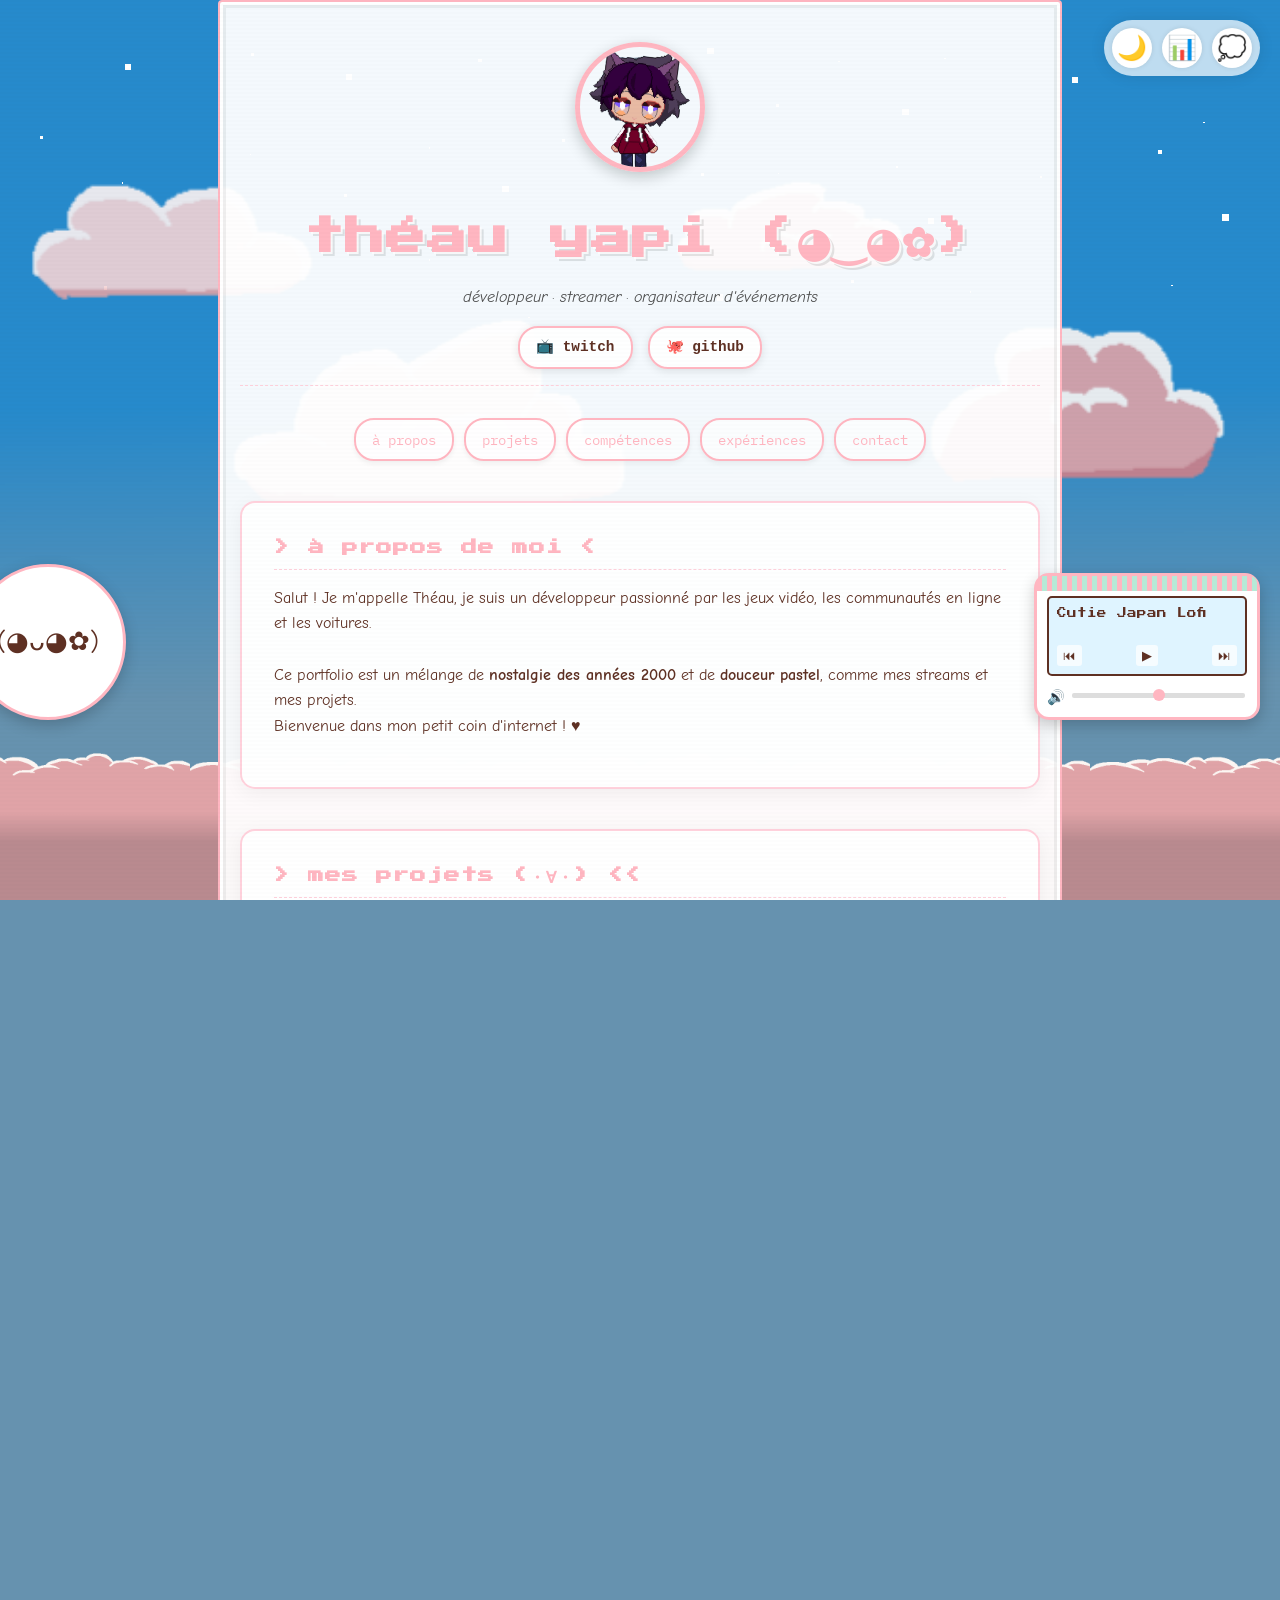
==== commit 268b9394: "modification projet" ====
--- a/index.html
+++ b/index.html
@@ -36,7 +36,7 @@
             </header>
 
             <!-- Navigation -->
-            <nav>
+            <nav role="navigation" aria-label="Navigation principale">
                 <a href="#about">à propos</a>
                 <a href="#projects">projets</a>
                 <a href="#skills">compétences</a>
@@ -45,8 +45,8 @@
             </nav>
 
             <!-- Section "À propos" -->
-            <section id="about">
-                <h2>&gt; à propos de moi &lt;</h2>
+            <section id="about" aria-labelledby="about-heading">
+                <h2 id="about-heading">&gt; à propos de moi &lt;</h2>
                 <p>
                     Salut ! Je m'appelle Théau, je suis un développeur passionné par les jeux vidéo, les communautés en ligne et les voitures.
                     <br><br>
@@ -57,8 +57,8 @@
             </section>
 
             <!-- Section "Projets" -->
-            <section id="projects">
-                <h2>&gt; mes projets <span class="uwu">(・∀・)</span> &lt;&lt;</h2>
+            <section id="projects" aria-labelledby="projects-heading">
+                <h2 id="projects-heading">&gt; mes projets <span class="uwu">(・∀・)</span> &lt;&lt;</h2>
 
                 <div class="project">
                     <div class="project-image">
@@ -126,8 +126,8 @@
             </section>
             
             <!-- Section "Compétences" -->
-            <section id="skills">
-                <h2>&gt; mes compétences <span class="uwu">(≧◡≦)</span> &lt;&lt;</h2>
+            <section id="skills" aria-labelledby="skills-heading">
+                <h2 id="skills-heading">&gt; mes compétences <span class="uwu">(≧◡≦)</span> &lt;&lt;</h2>
                 <p>Développeur passionné avec une appétence pour le design et l'UX. Voici les domaines dans lesquels j'excelle :</p>
                 
                 <div class="skills-container">
@@ -186,8 +186,8 @@
             </section>
 
             <!-- Section "Expériences" -->
-            <section id="experiences">
-                <h2>&gt; expériences <span class="uwu">(⌐■_■)</span> &lt;&lt;</h2>
+            <section id="experiences" aria-labelledby="experiences-heading">
+                <h2 id="experiences-heading">&gt; expériences <span class="uwu">(⌐■_■)</span> &lt;&lt;</h2>
                 
                 <div class="experience-timeline">
                     <div class="experience-item">
@@ -256,8 +256,8 @@
             </section>
 
             <!-- Section "Contact" -->
-            <section id="contact">
-                <h2>&gt; contact <span class="uwu">(｡♥‿♥｡)</span> &lt;&lt;</h2>
+            <section id="contact" aria-labelledby="contact-heading">
+                <h2 id="contact-heading">&gt; contact <span class="uwu">(｡♥‿♥｡)</span> &lt;&lt;</h2>
                 <p>
                     Envies de discuter d'un projet, d'une collaboration ou juste de dire bonjour ?
                     <br>
--- a/styles.css
+++ b/styles.css
@@ -86,6 +86,49 @@
             box-shadow: 0 5px 15px rgba(0, 0, 0, 0.1); /* ajout d'ombre */
             margin-bottom: 150px; /* espace en bas pour accueillir le sol */
             overflow-y: visible; /* éviter le double scroll */
+        }
+
+        /* Accessibility improvements */
+        .sr-only {
+            position: absolute;
+            width: 1px;
+            height: 1px;
+            padding: 0;
+            margin: -1px;
+            overflow: hidden;
+            clip: rect(0, 0, 0, 0);
+            white-space: nowrap;
+            border: 0;
+        }
+
+        /* High contrast mode support */
+        @media (prefers-contrast: high) {
+            .tagline, footer, .stat span, .skill-card p, .experience-place {
+                color: #000000 !important;
+            }
+            
+            body.night-mode .tagline, 
+            body.night-mode footer, 
+            body.night-mode .stat span, 
+            body.night-mode .skill-card p, 
+            body.night-mode .experience-place {
+                color: #ffffff !important;
+            }
+        }
+
+        /* Focus visible improvements */
+        a:focus-visible, button:focus-visible, input:focus-visible, [role="button"]:focus-visible {
+            outline: 3px solid var(--accent-color);
+            outline-offset: 2px;
+        }
+
+        /* Reduced motion support */
+        @media (prefers-reduced-motion: reduce) {
+            *, *::before, *::after {
+                animation-duration: 0.01ms !important;
+                animation-iteration-count: 1 !important;
+                transition-duration: 0.01ms !important;
+            }
         }
 
         /* En-tête */
@@ -209,7 +252,7 @@
 
         .tagline {
             font-style: italic;
-            color: #666;
+            color: #4a4a4a; /* Improved contrast from #666 */
         }
 
         /* Navigation */
@@ -417,7 +460,7 @@
             padding: 1rem;
             font-family: 'IBM Plex Mono', monospace;
             font-size: 0.8rem;
-            color: #666;
+            color: #4a4a4a; /* Improved contrast from #666 */
             border-top: 1px dashed var(--border-color);
             margin-bottom: 150px; /* Espace pour le sol */
         }
@@ -651,7 +694,7 @@
         
         .stat span {
             font-size: 0.9rem;
-            color: #666;
+            color: #4a4a4a; /* Improved contrast from #666 */
         }
         
         .progress-bar {
@@ -718,7 +761,7 @@
         
         .skill-card p {
             font-size: 0.9rem;
-            color: #666;
+            color: #4a4a4a; /* Improved contrast from #666 */
             margin-bottom: 15px;
         }
         
@@ -838,7 +881,7 @@
         
         .experience-place {
             font-style: italic;
-            color: #666;
+            color: #4a4a4a; /* Improved contrast from #666 */
             margin-bottom: 12px;
             font-size: 0.9rem;
             display: inline-block;
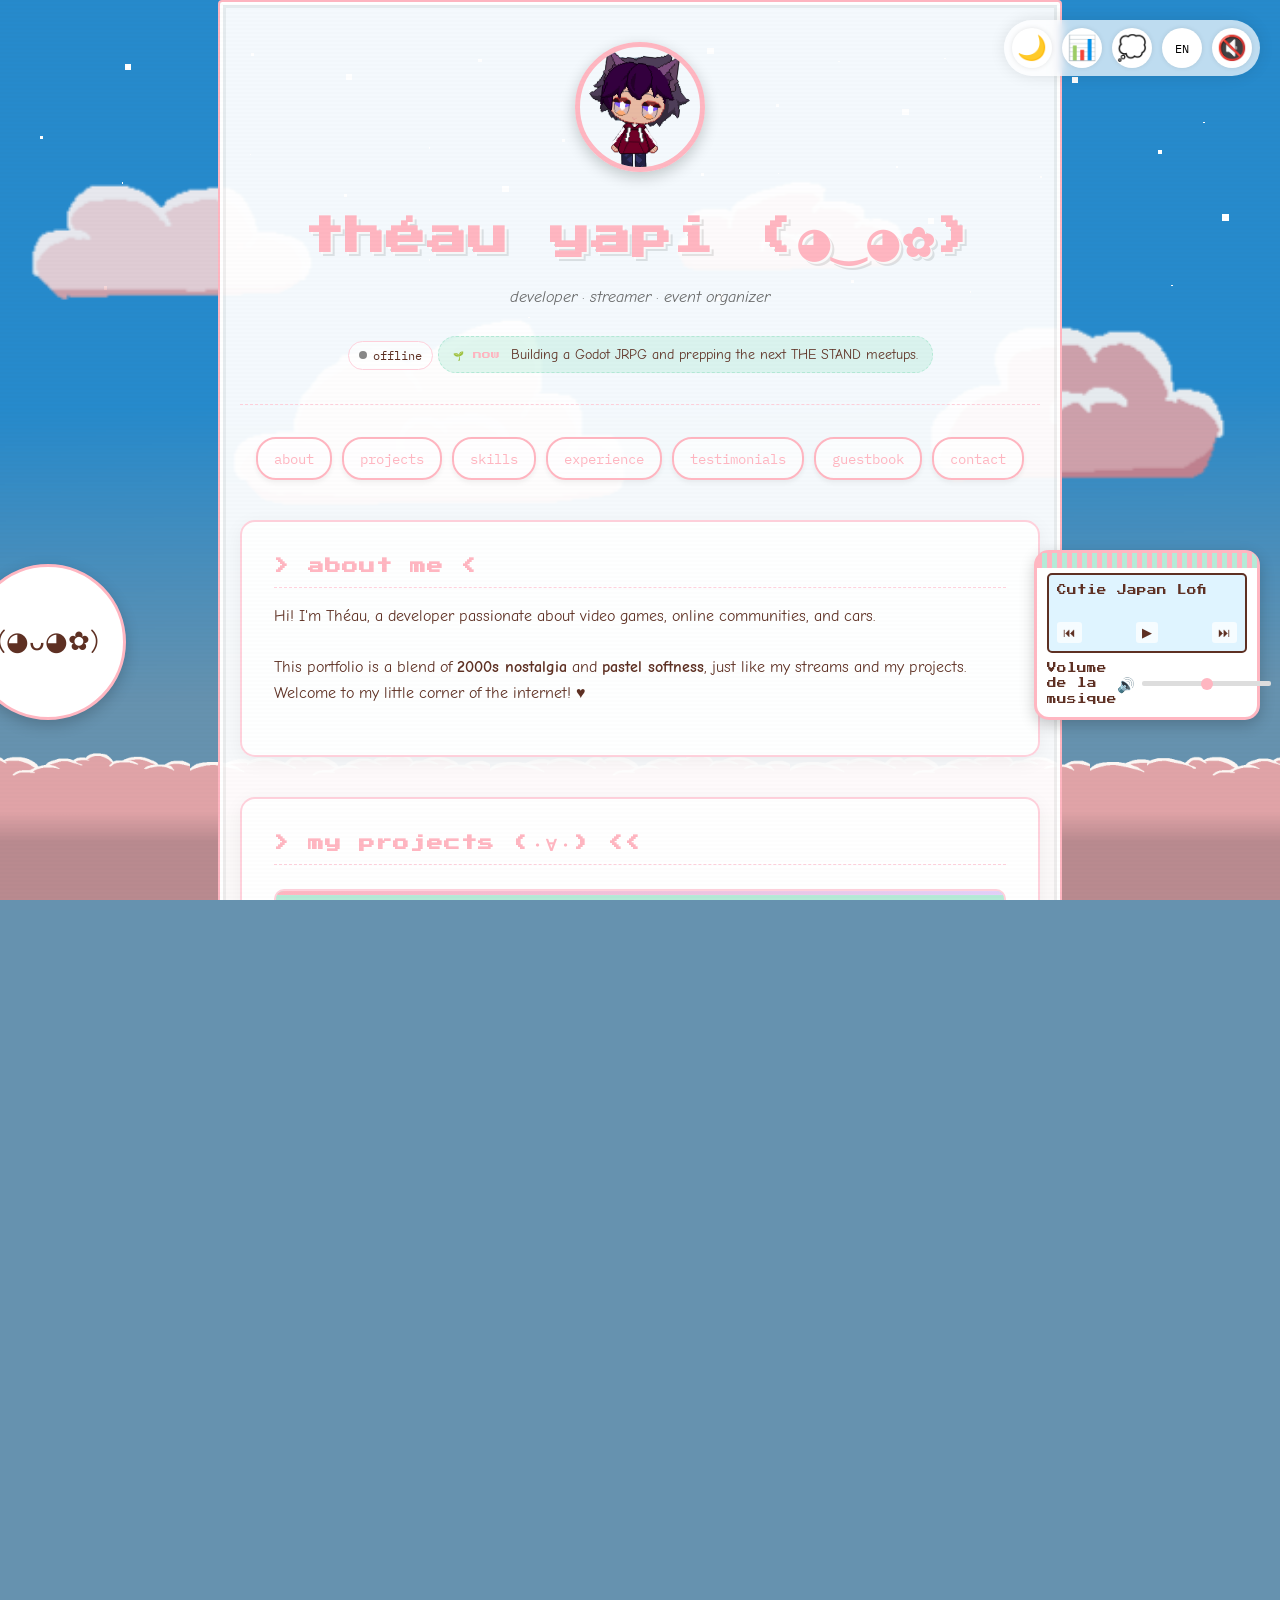
==== commit df2c5729: "mise a jour portfolio" ====
--- a/index.html
+++ b/index.html
@@ -3,7 +3,27 @@
 <head>
     <meta charset="UTF-8">
     <meta name="viewport" content="width=device-width, initial-scale=1.0">
-    <title>Théau Yapi | Portfolio Parallaxe</title>
+    <title data-i18n="meta.title">Théau Yapi | Portfolio Parallaxe</title>
+
+    <!-- SEO -->
+    <meta name="description" data-i18n-content="meta.description" content="Portfolio kawaii pastel de Théau Yapi — développeur, streamer et organisateur d'événements. Projets, expériences et easter eggs rétro.">
+    <meta name="author" content="Théau Yapi">
+    <meta name="theme-color" content="#ffb6c1">
+
+    <!-- Open Graph -->
+    <meta property="og:type" content="website">
+    <meta property="og:title" content="Théau Yapi | Portfolio Parallaxe">
+    <meta property="og:description" content="Un petit coin d'internet pastel et rétro — projets, expériences et easter eggs.">
+    <meta property="og:image" content="assets/img/avatar.png">
+    <meta property="og:url" content="https://leyapson.github.io/portfoliOwO/">
+    <meta property="og:locale" content="fr_FR">
+
+    <!-- Twitter Card -->
+    <meta name="twitter:card" content="summary">
+    <meta name="twitter:title" content="Théau Yapi | Portfolio Parallaxe">
+    <meta name="twitter:description" content="Un petit coin d'internet pastel et rétro — projets, expériences et easter eggs.">
+    <meta name="twitter:image" content="assets/img/avatar.png">
+
     <!-- Favicon -->
     <link rel="icon" type="image/png" href="assets/img/avatar.png">
     <link href="https://fonts.googleapis.com/css2?family=Comic+Neue:wght@400;700&family=IBM+Plex+Mono:wght@400;700&display=swap" rel="stylesheet">
@@ -22,32 +42,40 @@
     <div class="content pixel-border">
             <!-- En-tête (repris de ton HTML original) -->
             <header>
-                <img src="assets/img/avatar.png" alt="Mon avatar pastel" class="avatar">
-                <h1>théau yapi <span class="uwu">(◕‿◕✿)</span></h1>
-                <p class="tagline">développeur · streamer · organisateur d'événements</p>
-                <div class="social-links">
-                    <a href="https://twitch.tv/yatokishi" target="_blank" class="social-link twitch">
-                        📺 twitch
-                    </a>
-                    <a href="https://github.com/leyapson" target="_blank" class="social-link github">
-                        🐙 github
-                    </a>
-                </div>
+                <a href="https://linktree.yatokishi.com" target="_blank" rel="noopener" class="avatar-link" title="Tous mes liens">
+                    <img src="assets/img/avatar.png" alt="Mon avatar pastel" class="avatar" loading="lazy">
+                </a>
+                <h1 data-i18n="title">théau yapi <span class="uwu">(◕‿◕✿)</span></h1>
+                <p class="tagline" data-i18n="tagline">développeur · streamer · organisateur d'événements</p>
+
+                <!-- Badge de statut Twitch (rempli par twitch-status.js) -->
+                <a id="twitch-status" href="https://twitch.tv/yatokishi" target="_blank" rel="noopener" class="twitch-badge offline" title="Statut Twitch">
+                    <span class="twitch-dot"></span>
+                    <span class="twitch-label">offline</span>
+                </a>
+
+                <!-- Ligne "Now" : ce sur quoi je travaille en ce moment -->
+                <p class="now-line" data-i18n="now">
+                    <span class="now-tag">🌱 now</span>
+                    Je code un JRPG sur Godot et j'organise les prochains rassemblements THE STAND.
+                </p>
             </header>
 
             <!-- Navigation -->
-            <nav role="navigation" aria-label="Navigation principale">
-                <a href="#about">à propos</a>
-                <a href="#projects">projets</a>
-                <a href="#skills">compétences</a>
-                <a href="#experiences">expériences</a>
-                <a href="#contact">contact</a>
+            <nav id="primary-nav">
+                <a href="#about" data-i18n="nav.about">à propos</a>
+                <a href="#projects" data-i18n="nav.projects">projets</a>
+                <a href="#skills" data-i18n="nav.skills">compétences</a>
+                <a href="#experiences" data-i18n="nav.experiences">expériences</a>
+                <a href="#testimonials" data-i18n="nav.testimonials">témoignages</a>
+                <a href="#guestbook" data-i18n="nav.guestbook">livre d'or</a>
+                <a href="#contact" data-i18n="nav.contact">contact</a>
             </nav>
 
             <!-- Section "À propos" -->
-            <section id="about" aria-labelledby="about-heading">
-                <h2 id="about-heading">&gt; à propos de moi &lt;</h2>
-                <p>
+            <section id="about">
+                <h2 data-i18n="about.title">&gt; à propos de moi &lt;</h2>
+                <p data-i18n="about.body">
                     Salut ! Je m'appelle Théau, je suis un développeur passionné par les jeux vidéo, les communautés en ligne et les voitures.
                     <br><br>
                     Ce portfolio est un mélange de <strong>nostalgie des années 2000</strong> et de <strong>douceur pastel</strong>, comme mes streams et mes projets.
@@ -57,84 +85,64 @@
             </section>
 
             <!-- Section "Projets" -->
-            <section id="projects" aria-labelledby="projects-heading">
-                <h2 id="projects-heading">&gt; mes projets <span class="uwu">(・∀・)</span> &lt;&lt;</h2>
+            <section id="projects">
+                <h2 data-i18n="projects.title">&gt; mes projets <span class="uwu">(・∀・)</span> &lt;&lt;</h2>
 
                 <div class="project">
-                    <div class="project-image">
-                        <img src="assets/img/projects/ravenwize.png" alt="RavenWise Screenshot" onerror="this.style.display='none'">
-                    </div>
-                    <div class="project-content">
-                        <h3>🦉 RavenWise</h3>
-                        <p>Plateforme éducative interactive avec système d'authentification, tableau de bord personnalisé et contenu de cours adaptatif. Développé avec Next.js et React.</p>
-                        <div class="project-tags">
-                            <span class="tag">Next.js</span>
-                            <span class="tag">React</span>
-                            <span class="tag">Firebase</span>
-                        </div>
-                        <a href="https://github.com/leyapson/RavenWise_Front" target="_blank" class="project-link">Voir sur GitHub</a>
-                    </div>
+                    <h3>🦉 RavenWise</h3>
+                    <p data-i18n="projects.ravenwise">Plateforme éducative interactive avec système d'authentification, tableau de bord personnalisé et contenu de cours adaptatif. Développé avec Next.js et React.</p>
+                    <div class="project-tags">
+                        <span class="tag">Next.js</span>
+                        <span class="tag">React</span>
+                        <span class="tag">Firebase</span>
+                    </div>
+                    <a href="https://github.com/leyapson/RavenWise_Front" target="_blank" class="project-link" data-i18n="projects.viewGithub">Voir sur GitHub</a>
                 </div>
 
                 <div class="project">
-                    <div class="project-image">
-                        <img src="assets/img/projects/car-with-gun.png" alt="Car With A Gun Screenshot" onerror="this.style.display='none'">
-                    </div>
-                    <div class="project-content">
-                        <h3>🚗 Car With A Gun</h3>
-                        <p>Jeu arcade multijoueur et solo développé avec Godot Engine, où les joueurs contrôlent des voitures armées dans des arènes de combat palpitantes.</p>
-                        <div class="project-tags">
-                            <span class="tag">Godot</span>
-                            <span class="tag">GDScript</span>
-                            <span class="tag">Game Dev</span>
-                        </div>
-                        <a href="https://github.com/leyapson/Car_With_A_Gun" target="_blank" class="project-link">Voir sur GitHub</a>
-                    </div>
+                    <h3>🚗 Car With A Gun</h3>
+                    <p data-i18n="projects.cwag">Jeu arcade multijoueur et solo développé avec Godot Engine, où les joueurs contrôlent des voitures armées dans des arènes de combat palpitantes.</p>
+                    <div class="project-tags">
+                        <span class="tag">Godot</span>
+                        <span class="tag">GDScript</span>
+                        <span class="tag">Game Dev</span>
+                    </div>
+                    <a href="https://github.com/leyapson/Car_With_A_Gun" target="_blank" class="project-link" data-i18n="projects.viewGithub">Voir sur GitHub</a>
                 </div>
 
                 <div class="project">
-                    <div class="project-image">
-                        <img src="assets/img/projects/codedx-winter.png" alt="Codedx Winter Hackathon Screenshot" onerror="this.style.display='none'">
-                    </div>
-                    <div class="project-content">
-                        <h3>🎣 Codedx Winter Hackathon</h3>
-                        <p>Site web à thème de pêche avec un design inspiré des années 90, créé pour le hackathon d'hiver de Codedx avec des animations rétro.</p>
-                        <div class="project-tags">
-                            <span class="tag">HTML</span>
-                            <span class="tag">CSS</span>
-                            <span class="tag">Pixel Art</span>
-                        </div>
-                        <a href="https://github.com/leyapson/Codedx-winter-hackaton" target="_blank" class="project-link">Voir sur GitHub</a>
-                    </div>
+                    <h3>🎣 Codedex Winter Hackathon</h3>
+                    <p data-i18n="projects.codedex">Site web à thème de pêche avec un design inspiré des années 90, créé pour le hackathon d'hiver de Codedex avec des animations rétro.</p>
+                    <div class="project-tags">
+                        <span class="tag">HTML</span>
+                        <span class="tag">CSS</span>
+                        <span class="tag">Pixel Art</span>
+                    </div>
+                    <a href="https://github.com/leyapson/Codedex-winter-hackaton" target="_blank" class="project-link" data-i18n="projects.viewGithub">Voir sur GitHub</a>
                 </div>
 
                 <div class="project">
-                    <div class="project-image">
-                        <img src="assets/img/projects/portfolio.png" alt="Portfolio Screenshot" onerror="this.style.display='none'">
-                    </div>
-                    <div class="project-content">
-                        <h3>✨ Portfolio UwU</h3>
-                        <p>Ce site même ! Un hommage aux sites persos des années 2000, revisité en pastel avec effets parallaxe, mascotte interactive et lecteur de musique LoFi.</p>
-                        <div class="project-tags">
-                            <span class="tag">HTML</span>
-                            <span class="tag">CSS</span>
-                            <span class="tag">JavaScript</span>
-                        </div>
-                        <a href="https://github.com/leyapson/portfoliOwO" target="_blank" class="project-link">Voir sur GitHub</a>
-                    </div>
+                    <h3>✨ Portfolio UwU</h3>
+                    <p data-i18n="projects.uwu">Ce site même ! Un hommage aux sites persos des années 2000, revisité en pastel avec effets parallaxe, mascotte interactive et lecteur de musique LoFi.</p>
+                    <div class="project-tags">
+                        <span class="tag">HTML</span>
+                        <span class="tag">CSS</span>
+                        <span class="tag">JavaScript</span>
+                    </div>
+                    <a href="https://github.com/leyapson/portfoliOwO" target="_blank" class="project-link" data-i18n="projects.viewGithub">Voir sur GitHub</a>
                 </div>
             </section>
             
             <!-- Section "Compétences" -->
-            <section id="skills" aria-labelledby="skills-heading">
-                <h2 id="skills-heading">&gt; mes compétences <span class="uwu">(≧◡≦)</span> &lt;&lt;</h2>
-                <p>Développeur passionné avec une appétence pour le design et l'UX. Voici les domaines dans lesquels j'excelle :</p>
-                
+            <section id="skills">
+                <h2 data-i18n="skills.title">&gt; mes compétences <span class="uwu">(≧◡≦)</span> &lt;&lt;</h2>
+                <p data-i18n="skills.intro">Développeur passionné avec une appétence pour le design et l'UX. Voici les domaines dans lesquels j'excelle :</p>
+
                 <div class="skills-container">
                     <div class="skill-card">
                         <div class="skill-icon">🖥️</div>
-                        <h3>Frontend Developer</h3>
-                        <p>Création d'interfaces interactives et responsives avec React, Vue.js et les technologies modernes du web.</p>
+                        <h3 data-i18n="skills.frontend.title">Frontend Developer</h3>
+                        <p data-i18n="skills.frontend.body">Création d'interfaces interactives et responsives avec React, Vue.js et les technologies modernes du web.</p>
                         <div class="skill-level">
                             <div class="level-dot filled"></div>
                             <div class="level-dot filled"></div>
@@ -146,8 +154,8 @@
                     
                     <div class="skill-card">
                         <div class="skill-icon">⚙️</div>
-                        <h3>Backend Developer</h3>
-                        <p>Développement d'API RESTful et d'applications serveur robustes avec Node.js, Express et Python.</p>
+                        <h3 data-i18n="skills.backend.title">Backend Developer</h3>
+                        <p data-i18n="skills.backend.body">Développement d'API RESTful et d'applications serveur robustes avec Node.js, Express et Python.</p>
                         <div class="skill-level">
                             <div class="level-dot filled"></div>
                             <div class="level-dot filled"></div>
@@ -159,8 +167,8 @@
                     
                     <div class="skill-card">
                         <div class="skill-icon">🎨</div>
-                        <h3>UI/UX Design</h3>
-                        <p>Conception d'expériences utilisateur intuitives et d'interfaces visuellement attrayantes.</p>
+                        <h3 data-i18n="skills.uiux.title">UI/UX Design</h3>
+                        <p data-i18n="skills.uiux.body">Conception d'expériences utilisateur intuitives et d'interfaces visuellement attrayantes.</p>
                         <div class="skill-level">
                             <div class="level-dot filled"></div>
                             <div class="level-dot filled"></div>
@@ -172,8 +180,8 @@
                     
                     <div class="skill-card">
                         <div class="skill-icon">🎮</div>
-                        <h3>Game Development</h3>
-                        <p>Création de jeux et prototypes avec Unity, avec une passion particulière pour la conception de mécaniques de jeu.</p>
+                        <h3 data-i18n="skills.gamedev.title">Game Development</h3>
+                        <p data-i18n="skills.gamedev.body">Création de jeux et prototypes avec Unity, avec une passion particulière pour la conception de mécaniques de jeu.</p>
                         <div class="skill-level">
                             <div class="level-dot filled"></div>
                             <div class="level-dot filled"></div>
@@ -186,89 +194,157 @@
             </section>
 
             <!-- Section "Expériences" -->
-            <section id="experiences" aria-labelledby="experiences-heading">
-                <h2 id="experiences-heading">&gt; expériences <span class="uwu">(⌐■_■)</span> &lt;&lt;</h2>
-                
+            <section id="experiences">
+                <h2 data-i18n="experiences.title">&gt; expériences <span class="uwu">(⌐■_■)</span> &lt;&lt;</h2>
+
                 <div class="experience-timeline">
                     <div class="experience-item">
-                        <div class="experience-date">Oct 2024 - Présent</div>
-                        <div class="experience-content">
-                            <h3>Ingénieur Études et Développement</h3>
+                        <div class="experience-date" data-i18n="exp.ivalua.date">Oct 2024 - Présent</div>
+                        <div class="experience-content">
+                            <h3 data-i18n="exp.ivalua.title">Ingénieur Études et Développement</h3>
                             <p class="experience-place">Ivalua</p>
-                            <p>Développement spécialisé en C#, .NET, et SQL Server.</p>
-                        </div>
-                    </div>
-                    
-                    <div class="experience-item">
-                        <div class="experience-date">Fev 2024 - Juin 2024</div>
-                        <div class="experience-content">
-                            <h3>Mentor Junior Informatique</h3>
+                            <p data-i18n="exp.ivalua.body">Développement spécialisé en C#, .NET, et SQL Server.</p>
+                        </div>
+                    </div>
+
+                    <div class="experience-item">
+                        <div class="experience-date" data-i18n="exp.mentor.date">Fev 2024 - Juin 2024</div>
+                        <div class="experience-content">
+                            <h3 data-i18n="exp.mentor.title">Mentor Junior Informatique</h3>
                             <p class="experience-place">Montpellier Ynov Campus</p>
-                            <p>Accompagnement et mentorat auprès des étudiants en informatique.</p>
-                        </div>
-                    </div>
-                    
-                    <div class="experience-item">
-                        <div class="experience-date">Août 2023 - Sep 2023</div>
-                        <div class="experience-content">
-                            <h3>Développeur Web Front-end</h3>
+                            <p data-i18n="exp.mentor.body">Accompagnement et mentorat auprès des étudiants en informatique.</p>
+                        </div>
+                    </div>
+
+                    <div class="experience-item">
+                        <div class="experience-date" data-i18n="exp.els.date">Août 2023 - Sep 2023</div>
+                        <div class="experience-content">
+                            <h3 data-i18n="exp.els.title">Développeur Web Front-end</h3>
                             <p class="experience-place">Essential Life Services</p>
-                            <p>Développement d'interfaces web et intégration front-end.</p>
-                        </div>
-                    </div>
-                    
-                    <div class="experience-item">
-                        <div class="experience-date">Sep 2022 - Présent</div>
-                        <div class="experience-content">
-                            <h3>Licence Informatique</h3>
+                            <p data-i18n="exp.els.body">Développement d'interfaces web et intégration front-end.</p>
+                        </div>
+                    </div>
+
+                    <div class="experience-item">
+                        <div class="experience-date" data-i18n="exp.ynov.date">Sep 2022 - Présent</div>
+                        <div class="experience-content">
+                            <h3 data-i18n="exp.ynov.title">Licence Informatique</h3>
                             <p class="experience-place">Montpellier Ynov Campus</p>
-                            <p>Formation complète en développement et technologies informatiques.</p>
-                        </div>
-                    </div>
-                    
-                    <div class="experience-item">
-                        <div class="experience-date">Sep 2020 - Juil 2022</div>
-                        <div class="experience-content">
-                            <h3>Licence en Électronique, Électrotechnique et Automatisation</h3>
+                            <p data-i18n="exp.ynov.body">Formation complète en développement et technologies informatiques.</p>
+                        </div>
+                    </div>
+
+                    <div class="experience-item">
+                        <div class="experience-date" data-i18n="exp.eea.date">Sep 2020 - Juil 2022</div>
+                        <div class="experience-content">
+                            <h3 data-i18n="exp.eea.title">Licence en Électronique, Électrotechnique et Automatisation</h3>
                             <p class="experience-place">Université des Sciences de Montpellier</p>
-                            <p>Formation en systèmes électroniques et automatisés.</p>
-                        </div>
-                    </div>
-                    
-                    <div class="experience-item">
-                        <div class="experience-date">Projet en cours</div>
-                        <div class="experience-content">
-                            <h3>Fondateur & Organisateur</h3>
+                            <p data-i18n="exp.eea.body">Formation en systèmes électroniques et automatisés.</p>
+                        </div>
+                    </div>
+
+                    <div class="experience-item">
+                        <div class="experience-date" data-i18n="exp.ongoing">Projet en cours</div>
+                        <div class="experience-content">
+                            <h3 data-i18n="exp.thestand.title">Fondateur & Organisateur</h3>
                             <p class="experience-place">THE STAND</p>
-                            <p>Organisation d'événements de rassemblement automobile.</p>
-                        </div>
-                    </div>
-                    
-                    <div class="experience-item">
-                        <div class="experience-date">Projet en cours</div>
-                        <div class="experience-content">
-                            <h3>Développeur Indépendant</h3>
+                            <p data-i18n="exp.thestand.body">Organisation d'événements de rassemblement automobile.</p>
+                        </div>
+                    </div>
+
+                    <div class="experience-item">
+                        <div class="experience-date" data-i18n="exp.ongoing">Projet en cours</div>
+                        <div class="experience-content">
+                            <h3 data-i18n="exp.projectms.title">Développeur Indépendant</h3>
                             <p class="experience-place">Project MS</p>
-                            <p>Développement d'un jeu vidéo JRPG japonais sur Godot Engine.</p>
-                        </div>
-                    </div>
-                </div>
+                            <p data-i18n="exp.projectms.body">Développement d'un jeu vidéo JRPG japonais sur Godot Engine.</p>
+                        </div>
+                    </div>
+                </div>
+            </section>
+
+            <!-- Section "Témoignages" -->
+            <section id="testimonials">
+                <h2 data-i18n="testimonials.title">&gt; témoignages <span class="uwu">(„• ֊ •„)</span> &lt;&lt;</h2>
+                <div class="testimonials-grid">
+                    <figure class="testimonial-card">
+                        <blockquote data-i18n="testimonials.q1">« Théau apporte une énergie communicative à chaque projet, et son sens du détail visuel fait la différence. »</blockquote>
+                        <figcaption data-i18n="testimonials.a1">— Camille, collègue dev</figcaption>
+                    </figure>
+                    <figure class="testimonial-card">
+                        <blockquote data-i18n="testimonials.q2">« Un mentor patient et clair. Il m'a fait aimer le développement web. »</blockquote>
+                        <figcaption data-i18n="testimonials.a2">— Étudiant·e Ynov</figcaption>
+                    </figure>
+                    <figure class="testimonial-card">
+                        <blockquote data-i18n="testimonials.q3">« THE STAND est devenu LE rendez-vous des passionnés. Organisation au top. »</blockquote>
+                        <figcaption data-i18n="testimonials.a3">— Participant à un rassemblement</figcaption>
+                    </figure>
+                </div>
+                <p class="muted-note" data-i18n="testimonials.note">✏️ Remplace ces témoignages par de vrais retours quand tu en as.</p>
+            </section>
+
+            <!-- Section "Livre d'or" -->
+            <section id="guestbook">
+                <h2 data-i18n="guestbook.title">&gt; livre d'or <span class="uwu">(◠‿◠)</span> &lt;&lt;</h2>
+                <p data-i18n="guestbook.intro">Laisse un petit mot ! (sauvegardé en local dans ton navigateur uniquement)</p>
+                <form id="guestbook-form" class="guestbook-form" autocomplete="off">
+                    <input type="text" id="guestbook-name" maxlength="40" placeholder="ton pseudo" data-i18n-placeholder="guestbook.namePlaceholder" required>
+                    <input type="text" id="guestbook-message" maxlength="180" placeholder="ton message kawaii…" data-i18n-placeholder="guestbook.msgPlaceholder" required>
+                    <button type="submit" data-i18n="guestbook.sign">signer ♥</button>
+                </form>
+                <ul id="guestbook-entries" class="guestbook-entries" aria-live="polite"></ul>
             </section>
 
             <!-- Section "Contact" -->
-            <section id="contact" aria-labelledby="contact-heading">
-                <h2 id="contact-heading">&gt; contact <span class="uwu">(｡♥‿♥｡)</span> &lt;&lt;</h2>
-                <p>
+            <section id="contact">
+                <h2 data-i18n="contact.title">&gt; contact <span class="uwu">(｡♥‿♥｡)</span> &lt;&lt;</h2>
+                <p data-i18n="contact.intro">
                     Envies de discuter d'un projet, d'une collaboration ou juste de dire bonjour ?
-                    <br>
-                    Envoie-moi un message : <a href="mailto:yapsonstudio@gmail.com">yapsonstudio@gmail.com</a>
-                </p>
+                </p>
+
+                <!-- TODO: remplace YOUR_FORM_ID par ton ID Formspree (https://formspree.io) -->
+                <form id="contact-form" class="contact-form" action="https://formspree.io/f/xbdbzedb" method="POST">
+                    <label>
+                        <span data-i18n="contact.name">Nom</span>
+                        <input type="text" name="name" required maxlength="80">
+                    </label>
+                    <label>
+                        <span data-i18n="contact.email">Email</span>
+                        <input type="email" name="email" required>
+                    </label>
+                    <label>
+                        <span data-i18n="contact.message">Message</span>
+                        <textarea name="message" rows="4" required maxlength="2000"></textarea>
+                    </label>
+                    <button type="submit" data-i18n="contact.send">Envoyer ♥</button>
+                    <p class="form-status" role="status"></p>
+                </form>
+
+                <p class="contact-fallback" data-i18n="contact.fallback">
+                    Ou par mail direct : <a href="mailto:yapsonstudio@gmail.com">yapsonstudio@gmail.com</a>
+                </p>
+
+                <!-- TODO: place ton CV en assets/cv.pdf pour activer ce lien -->
+                <a href="assets/cv.pdf" download class="cv-download" data-i18n="contact.cv">📄 Télécharger mon CV</a>
             </section>
 
             <!-- Pied de page -->
             <footer>
                 <p>
-                    fait avec ❤️ et des couleurs pastel | © 2025
+                    <span data-i18n="footer.made">fait avec ❤️ et des couleurs pastel | © 2025</span>
+                    <br>
+                    <a href="https://twitch.tv/yatokishi" target="_blank" rel="noopener" class="social-link twitch" aria-label="Twitch">
+                        <svg class="social-icon" viewBox="0 0 24 24" aria-hidden="true">
+                            <path d="M4.265 3 3 6.236v13.528h4.47V22h2.47l2.235-2.236h3.647L21 14.589V3H4.265zm15.323 10.766-3.235 3.236h-3.647l-2.236 2.235v-2.235H6.647V4.765h12.94v9.001zM16.353 7.706h-1.647v4.823h1.647V7.706zm-4.471 0h-1.647v4.823h1.647V7.706z"/>
+                        </svg>
+                        <span>twitch</span>
+                    </a>
+                    <a href="https://github.com/leyapson" target="_blank" rel="noopener" class="social-link github" aria-label="GitHub">
+                        <svg class="social-icon" viewBox="0 0 24 24" aria-hidden="true">
+                            <path d="M12 .5C5.73.5.67 5.56.67 11.83c0 4.99 3.24 9.22 7.74 10.72.57.1.78-.25.78-.55v-2.07c-3.15.69-3.81-1.34-3.81-1.34-.51-1.3-1.25-1.65-1.25-1.65-1.03-.7.08-.69.08-.69 1.14.08 1.74 1.17 1.74 1.17 1.01 1.74 2.66 1.24 3.31.95.1-.74.4-1.24.72-1.53-2.51-.29-5.16-1.26-5.16-5.6 0-1.24.44-2.25 1.16-3.05-.12-.29-.5-1.44.11-3 0 0 .95-.3 3.1 1.17.9-.25 1.86-.37 2.82-.38.96.01 1.92.13 2.82.38 2.15-1.47 3.1-1.17 3.1-1.17.61 1.56.23 2.71.11 3 .72.8 1.16 1.81 1.16 3.05 0 4.35-2.66 5.31-5.18 5.59.41.36.78 1.06.78 2.14v3.18c0 .31.21.66.79.55 4.5-1.5 7.73-5.73 7.73-10.72C23.33 5.56 18.27.5 12 .5z"/>
+                        </svg>
+                        <span>github</span>
+                    </a>
                 </p>
             </footer>
         </div>
@@ -292,7 +368,16 @@
     <script src="night-mode.js" defer></script>
     <script src="visitor-counter.js" defer></script>
     <script src="mood-meter.js" defer></script>
-    
+
+    <!-- Nouveautés : i18n, nav active, témoignages dynamiques optionnels,
+         livre d'or, formulaire de contact, badge Twitch live -->
+    <script src="i18n.js" defer></script>
+    <script src="mascot-sound.js" defer></script>
+    <script src="nav-active.js" defer></script>
+    <script src="guestbook.js" defer></script>
+    <script src="contact-form.js" defer></script>
+    <script src="twitch-status.js" defer></script>
+
     <div class="scanlines" aria-hidden="true"></div>
 </body>
 </html>
--- a/styles.css
+++ b/styles.css
@@ -10,6 +10,20 @@
         html, body {
             height: 100%;
             overflow-x: hidden;
+            scroll-behavior: smooth;
+            scroll-padding-top: 80px;
+        }
+
+        /* Accessibilité : neutraliser les animations pour les visiteurs
+           qui préfèrent un mouvement réduit. */
+        @media (prefers-reduced-motion: reduce) {
+            *, *::before, *::after {
+                animation-duration: 0.001ms !important;
+                animation-iteration-count: 1 !important;
+                transition-duration: 0.001ms !important;
+                scroll-behavior: auto !important;
+            }
+            html, body { scroll-behavior: auto !important; }
         }
 
         body {
@@ -88,49 +102,6 @@
             overflow-y: visible; /* éviter le double scroll */
         }
 
-        /* Accessibility improvements */
-        .sr-only {
-            position: absolute;
-            width: 1px;
-            height: 1px;
-            padding: 0;
-            margin: -1px;
-            overflow: hidden;
-            clip: rect(0, 0, 0, 0);
-            white-space: nowrap;
-            border: 0;
-        }
-
-        /* High contrast mode support */
-        @media (prefers-contrast: high) {
-            .tagline, footer, .stat span, .skill-card p, .experience-place {
-                color: #000000 !important;
-            }
-            
-            body.night-mode .tagline, 
-            body.night-mode footer, 
-            body.night-mode .stat span, 
-            body.night-mode .skill-card p, 
-            body.night-mode .experience-place {
-                color: #ffffff !important;
-            }
-        }
-
-        /* Focus visible improvements */
-        a:focus-visible, button:focus-visible, input:focus-visible, [role="button"]:focus-visible {
-            outline: 3px solid var(--accent-color);
-            outline-offset: 2px;
-        }
-
-        /* Reduced motion support */
-        @media (prefers-reduced-motion: reduce) {
-            *, *::before, *::after {
-                animation-duration: 0.01ms !important;
-                animation-iteration-count: 1 !important;
-                transition-duration: 0.01ms !important;
-            }
-        }
-
         /* En-tête */
         header {
             text-align: center;
@@ -139,44 +110,11 @@
             border-bottom: 1px dashed var(--border-color);
         }
 
-        .social-links {
-            display: flex;
-            justify-content: center;
-            gap: 15px;
-            margin-top: 15px;
-        }
-
-        .social-link {
-            display: inline-flex;
-            align-items: center;
-            padding: 8px 16px;
-            background-color: rgba(255, 255, 255, 0.9);
-            border: 2px solid var(--accent-color);
-            border-radius: 20px;
+        .avatar-link {
+            display: inline-block;
+            border-radius: 50%;
             text-decoration: none;
-            color: var(--text-color);
-            font-family: 'IBM Plex Mono', monospace;
-            font-size: 0.9rem;
-            font-weight: 600;
-            transition: all 0.3s ease;
-            box-shadow: 0 2px 8px rgba(0, 0, 0, 0.1);
-        }
-
-        .social-link:hover {
-            transform: translateY(-2px);
-            box-shadow: 0 4px 12px rgba(0, 0, 0, 0.2);
-            background-color: var(--accent-color);
-            color: white;
-        }
-
-        .social-link.twitch:hover {
-            background-color: #9146ff;
-            border-color: #9146ff;
-        }
-
-        .social-link.github:hover {
-            background-color: #333;
-            border-color: #333;
+            line-height: 0;
         }
 
         .avatar {
@@ -252,7 +190,7 @@
 
         .tagline {
             font-style: italic;
-            color: #4a4a4a; /* Improved contrast from #666 */
+            color: #666;
         }
 
         /* Navigation */
@@ -303,6 +241,64 @@
         
         nav a:hover::before {
             transform: translateX(0);
+        }
+
+        /* Section active dans la nav (mise à jour par nav-active.js) */
+        nav a.is-active {
+            background-color: var(--accent-color);
+            color: white;
+            box-shadow: 0 4px 10px rgba(0, 0, 0, 0.12);
+        }
+
+        /* Badge Twitch live */
+        .twitch-badge {
+            display: inline-flex;
+            align-items: center;
+            gap: 6px;
+            margin-top: 8px;
+            padding: 4px 10px;
+            border-radius: 20px;
+            font-family: 'IBM Plex Mono', monospace;
+            font-size: 0.75rem;
+            text-decoration: none;
+            color: var(--text-color);
+            background-color: rgba(255, 255, 255, 0.7);
+            border: 1px solid var(--border-color);
+            transition: transform 0.2s ease;
+        }
+        .twitch-badge:hover { transform: translateY(-2px); }
+        .twitch-badge .twitch-dot {
+            width: 8px;
+            height: 8px;
+            border-radius: 50%;
+            background-color: #888;
+        }
+        .twitch-badge.live { border-color: #9146ff; color: #9146ff; }
+        .twitch-badge.live .twitch-dot {
+            background-color: #ff3b3b;
+            box-shadow: 0 0 8px rgba(255, 59, 59, 0.8);
+            animation: pulse-live 1.5s ease-in-out infinite;
+        }
+        @keyframes pulse-live {
+            0%, 100% { opacity: 1; }
+            50% { opacity: 0.4; }
+        }
+
+        /* Ligne "Now" */
+        .now-line {
+            display: inline-block;
+            margin-top: 10px;
+            padding: 6px 14px;
+            background-color: rgba(181, 234, 215, 0.4);
+            border: 1px dashed var(--secondary-color);
+            border-radius: 18px;
+            font-size: 0.9rem;
+        }
+        .now-tag {
+            font-family: 'Press Start 2P', monospace;
+            font-size: 0.55rem;
+            margin-right: 6px;
+            color: var(--accent-color);
         }
 
         /* Sections */
@@ -361,15 +357,13 @@
 /* Cartes de projet */
 .project {
     margin: 1.5rem 0;
-    padding: 0;
+    padding: 1.5rem;
     background-color: var(--secondary-color);
     border: 2px solid var(--border-color);
     border-radius: 10px;
     transition: all 0.3s ease;
     position: relative;
     overflow: hidden;
-    display: flex;
-    flex-direction: column;
 }
 
 .project::before {
@@ -385,31 +379,6 @@
 .project:hover {
     transform: translateY(-5px);
     box-shadow: 0 8px 15px rgba(0, 0, 0, 0.1);
-}
-
-.project-image {
-    width: 100%;
-    height: 200px;
-    overflow: hidden;
-    display: flex;
-    align-items: center;
-    justify-content: center;
-    background: linear-gradient(135deg, #f5f7fa 0%, #c3cfe2 100%);
-}
-
-.project-image img {
-    width: 100%;
-    height: 100%;
-    object-fit: cover;
-    transition: transform 0.3s ease;
-}
-
-.project:hover .project-image img {
-    transform: scale(1.05);
-}
-
-.project-content {
-    padding: 1.5rem;
 }
 
 .project h3 {
@@ -460,11 +429,233 @@
             padding: 1rem;
             font-family: 'IBM Plex Mono', monospace;
             font-size: 0.8rem;
-            color: #4a4a4a; /* Improved contrast from #666 */
+            color: #666;
             border-top: 1px dashed var(--border-color);
             margin-bottom: 150px; /* Espace pour le sol */
         }
         
+        /* Témoignages */
+        .testimonials-grid {
+            display: grid;
+            grid-template-columns: repeat(auto-fit, minmax(220px, 1fr));
+            gap: 16px;
+            margin-top: 16px;
+        }
+        .testimonial-card {
+            margin: 0;
+            background-color: var(--card-bg, white);
+            border: 2px solid var(--border-color);
+            border-radius: 12px;
+            padding: 16px;
+            box-shadow: 0 3px 8px rgba(0, 0, 0, 0.08);
+            position: relative;
+        }
+        .testimonial-card::before {
+            content: "“";
+            position: absolute;
+            top: -10px;
+            left: 10px;
+            font-size: 3rem;
+            color: var(--accent-color);
+            font-family: Georgia, serif;
+            line-height: 1;
+        }
+        .testimonial-card blockquote {
+            margin: 0 0 10px;
+            font-style: italic;
+            font-size: 0.9rem;
+        }
+        .testimonial-card figcaption {
+            font-size: 0.8rem;
+            color: var(--muted-text, #666);
+            text-align: right;
+        }
+        .muted-note {
+            margin-top: 14px;
+            font-size: 0.8rem;
+            color: var(--muted-text, #666);
+            font-style: italic;
+        }
+
+        /* Livre d'or */
+        .guestbook-form {
+            display: flex;
+            flex-wrap: wrap;
+            gap: 8px;
+            margin: 14px 0;
+        }
+        .guestbook-form input {
+            flex: 1 1 140px;
+            padding: 8px 12px;
+            border: 2px solid var(--border-color);
+            border-radius: 18px;
+            font-family: inherit;
+            font-size: 0.9rem;
+            background-color: var(--card-bg, white);
+            color: var(--text-color);
+        }
+        .guestbook-form input:focus,
+        .contact-form input:focus,
+        .contact-form textarea:focus {
+            outline: none;
+            border-color: var(--accent-color);
+            box-shadow: 0 0 0 3px rgba(255, 182, 193, 0.3);
+        }
+        .guestbook-form button,
+        .contact-form button {
+            padding: 8px 18px;
+            border: none;
+            border-radius: 18px;
+            background-color: var(--accent-color);
+            color: white;
+            font-family: 'IBM Plex Mono', monospace;
+            cursor: pointer;
+            transition: transform 0.2s ease, background-color 0.2s ease;
+        }
+        .guestbook-form button:hover,
+        .contact-form button:hover {
+            transform: translateY(-2px);
+            background-color: var(--tertiary-color);
+        }
+        .guestbook-entries {
+            list-style: none;
+            padding: 0;
+            margin: 0;
+            display: flex;
+            flex-direction: column;
+            gap: 10px;
+            max-height: 320px;
+            overflow-y: auto;
+        }
+        .guestbook-entry {
+            padding: 10px 14px;
+            background-color: var(--card-bg, white);
+            border: 2px solid var(--border-color);
+            border-radius: 12px;
+            position: relative;
+        }
+        .guestbook-entry .name {
+            font-weight: bold;
+            color: var(--accent-color);
+            font-family: 'IBM Plex Mono', monospace;
+            font-size: 0.85rem;
+        }
+        .guestbook-entry .date {
+            font-size: 0.7rem;
+            color: var(--muted-text, #888);
+            margin-left: 6px;
+        }
+        .guestbook-entry .msg {
+            margin-top: 4px;
+            font-size: 0.9rem;
+            word-wrap: break-word;
+        }
+        .guestbook-entry .delete {
+            position: absolute;
+            top: 6px;
+            right: 8px;
+            background: none;
+            border: none;
+            font-size: 0.9rem;
+            cursor: pointer;
+            color: var(--muted-text, #888);
+            opacity: 0.5;
+            transition: opacity 0.2s;
+        }
+        .guestbook-entry .delete:hover { opacity: 1; }
+
+        /* Contact form */
+        .contact-form {
+            display: flex;
+            flex-direction: column;
+            gap: 12px;
+            margin: 14px 0;
+        }
+        .contact-form label {
+            display: flex;
+            flex-direction: column;
+            gap: 4px;
+            font-size: 0.85rem;
+            font-family: 'IBM Plex Mono', monospace;
+        }
+        .contact-form input,
+        .contact-form textarea {
+            padding: 10px 14px;
+            border: 2px solid var(--border-color);
+            border-radius: 12px;
+            font-family: inherit;
+            font-size: 0.95rem;
+            background-color: var(--card-bg, white);
+            color: var(--text-color);
+        }
+        .contact-form textarea { resize: vertical; min-height: 80px; }
+        .contact-form button { align-self: flex-start; }
+        .form-status {
+            margin: 0;
+            font-size: 0.85rem;
+            min-height: 1.2em;
+        }
+        .form-status.success { color: #4caf50; }
+        .form-status.error { color: #e57373; }
+        .contact-fallback { font-size: 0.9rem; }
+
+        .cv-download {
+            display: inline-block;
+            margin-top: 10px;
+            padding: 8px 18px;
+            background-color: var(--secondary-color);
+            color: var(--text-color);
+            text-decoration: none;
+            border-radius: 20px;
+            font-family: 'IBM Plex Mono', monospace;
+            font-size: 0.9rem;
+            transition: transform 0.2s ease, background-color 0.2s ease;
+        }
+        .cv-download:hover {
+            transform: translateY(-2px);
+            background-color: var(--tertiary-color);
+        }
+
+        /* Liens sociaux du footer avec icônes */
+        footer .social-link {
+            display: inline-flex;
+            align-items: center;
+            gap: 6px;
+            margin: 0 8px;
+            padding: 4px 12px;
+            border-radius: 20px;
+            text-decoration: none;
+            color: var(--accent-color);
+            border: 1px solid var(--border-color);
+            background-color: rgba(255, 255, 255, 0.7);
+            transition: transform 0.2s ease, background-color 0.2s ease, color 0.2s ease, box-shadow 0.2s ease;
+            vertical-align: middle;
+        }
+
+        footer .social-link:hover {
+            transform: translateY(-2px);
+            box-shadow: 0 4px 10px rgba(0, 0, 0, 0.12);
+        }
+
+        footer .social-link.twitch:hover {
+            background-color: #9146ff;
+            color: white;
+            border-color: #9146ff;
+        }
+
+        footer .social-link.github:hover {
+            background-color: #24292e;
+            color: white;
+            border-color: #24292e;
+        }
+
+        .social-icon {
+            width: 16px;
+            height: 16px;
+            fill: currentColor;
+            flex-shrink: 0;
+        }
+
         /* Conteneur pour le sol qui prend toute la largeur */
         .ground-container {
             position: fixed;
@@ -694,7 +885,7 @@
         
         .stat span {
             font-size: 0.9rem;
-            color: #4a4a4a; /* Improved contrast from #666 */
+            color: #666;
         }
         
         .progress-bar {
@@ -761,7 +952,7 @@
         
         .skill-card p {
             font-size: 0.9rem;
-            color: #4a4a4a; /* Improved contrast from #666 */
+            color: #666;
             margin-bottom: 15px;
         }
         
@@ -881,7 +1072,7 @@
         
         .experience-place {
             font-style: italic;
-            color: #4a4a4a; /* Improved contrast from #666 */
+            color: #666;
             margin-bottom: 12px;
             font-size: 0.9rem;
             display: inline-block;
--- a/night-mode.css
+++ b/night-mode.css
@@ -2,8 +2,6 @@
 
 /* Style appliqué quand la classe night-mode est active sur le body */
 body.night-mode {
-    background-color: #1a1a2e !important;
-    color: #e0e0e0 !important;
     transition: background-color 1.5s ease, color 1.5s ease;
 }
 
@@ -24,57 +22,9 @@
     100% { opacity: 0.3; transform: scale(1); }
 }
 
-/* Arrière-plans sombres pour le mode nuit */
+/* Effet d'assombrissement pour d'autres éléments en mode nuit */
 body.night-mode .content {
-    background-color: rgba(30, 30, 50, 0.95) !important;
-    border-color: #4a4a6a !important;
-    box-shadow: 0 5px 15px rgba(0, 0, 0, 0.5);
-}
-
-body.night-mode section {
-    background-color: rgba(20, 20, 35, 0.9) !important;
-    border-color: #3a3a5a !important;
-    color: #e0e0e0 !important;
-}
-
-body.night-mode .project {
-    background-color: rgba(25, 25, 40, 0.9) !important;
-    border-color: #4a4a6a !important;
-}
-
-body.night-mode nav a {
-    color: #b8b8d0 !important;
-    border-color: #6a6a8a !important;
-}
-
-body.night-mode nav a:hover {
-    background-color: #6a6a8a !important;
-    color: white !important;
-}
-
-body.night-mode h1, body.night-mode h2, body.night-mode h3 {
-    color: #c8c8e0 !important;
-}
-
-body.night-mode .social-link {
-    background-color: rgba(40, 40, 60, 0.9) !important;
-    border-color: #6a6a8a !important;
-    color: #e0e0e0 !important;
-}
-
-body.night-mode .social-link:hover {
-    background-color: #6a6a8a !important;
-    color: white !important;
-}
-
-body.night-mode .social-link.twitch:hover {
-    background-color: #9146ff !important;
-    border-color: #9146ff !important;
-}
-
-body.night-mode .social-link.github:hover {
-    background-color: #333 !important;
-    border-color: #333 !important;
+    box-shadow: 0 5px 15px rgba(0, 0, 0, 0.3);
 }
 
 body.night-mode .kawaii-mascot {
@@ -83,9 +33,108 @@
 
 /* Transition douce pour tous les éléments importants */
 .parallax-layer, .content, .kawaii-mascot, .tools-dock {
-    transition: background-color 1.5s ease, 
-                background-image 1.5s ease, 
+    transition: background-color 1.5s ease,
+                background-image 1.5s ease,
                 color 1.5s ease,
                 border-color 1.5s ease,
                 box-shadow 1.5s ease;
+}
+
+/* ---------------------------------------------------------------------------
+   Overrides nuit : neutraliser les fonds blancs codés en dur dans styles.css
+   et tools-dock.js, sinon seul l'arrière-plan de la page devient sombre.
+   --------------------------------------------------------------------------- */
+:root {
+    --panel-bg: rgba(255, 255, 255, 0.95);
+    --panel-bg-soft: rgba(255, 255, 255, 0.7);
+    --card-bg: #ffffff;
+    --muted-text: #666666;
+}
+
+body.night-mode {
+    --panel-bg: rgba(30, 42, 56, 0.92);
+    --panel-bg-soft: rgba(30, 42, 56, 0.6);
+    --card-bg: #25344a;
+    --muted-text: #b9a59e;
+}
+
+body.night-mode .content,
+body.night-mode section {
+    background-color: var(--panel-bg);
+    color: var(--text-color);
+}
+
+body.night-mode nav a {
+    background-color: var(--panel-bg-soft);
+}
+
+body.night-mode .tag,
+body.night-mode .skill-card,
+body.night-mode .experience-content,
+body.night-mode .pet-card,
+body.night-mode .mascot-speech-bubble,
+body.night-mode .kawaii-mascot {
+    background-color: var(--card-bg);
+    color: var(--text-color);
+}
+
+body.night-mode .experience-item::before {
+    background-color: var(--card-bg);
+}
+
+body.night-mode .skill-card h3,
+body.night-mode .experience-content h3,
+body.night-mode .project h3,
+body.night-mode .pet-info h3 {
+    color: var(--text-color);
+}
+
+body.night-mode .tagline,
+body.night-mode footer,
+body.night-mode .pet-type,
+body.night-mode .experience-place,
+body.night-mode .skill-card p {
+    color: var(--muted-text);
+}
+
+body.night-mode h1 {
+    text-shadow: 2px 2px 0px rgba(0, 0, 0, 0.6), 4px 4px 0px rgba(0, 0, 0, 0.2);
+}
+
+body.night-mode .tools-dock {
+    background-color: rgba(30, 42, 56, 0.7) !important;
+    box-shadow: 0 0 15px rgba(0, 0, 0, 0.4) !important;
+}
+
+body.night-mode .tools-dock .tool-button {
+    background-color: #2c3d56 !important;
+    color: #f5e6df;
+    box-shadow: 0 0 5px rgba(0, 0, 0, 0.4) !important;
+}
+
+body.night-mode footer .social-link,
+body.night-mode .twitch-badge,
+body.night-mode .now-line {
+    background-color: var(--panel-bg-soft);
+    color: var(--text-color);
+}
+
+body.night-mode .testimonial-card,
+body.night-mode .guestbook-entry,
+body.night-mode .guestbook-form input,
+body.night-mode .contact-form input,
+body.night-mode .contact-form textarea {
+    background-color: var(--card-bg);
+    color: var(--text-color);
+}
+
+body.night-mode .cv-download {
+    background-color: #2c3d56;
+    color: var(--text-color);
+}
+
+/* Effet "scanlines" trop sombre par dessus le mode nuit -> on l'allège */
+body.night-mode .scanlines {
+    mix-blend-mode: screen;
+    opacity: 0.15;
 }
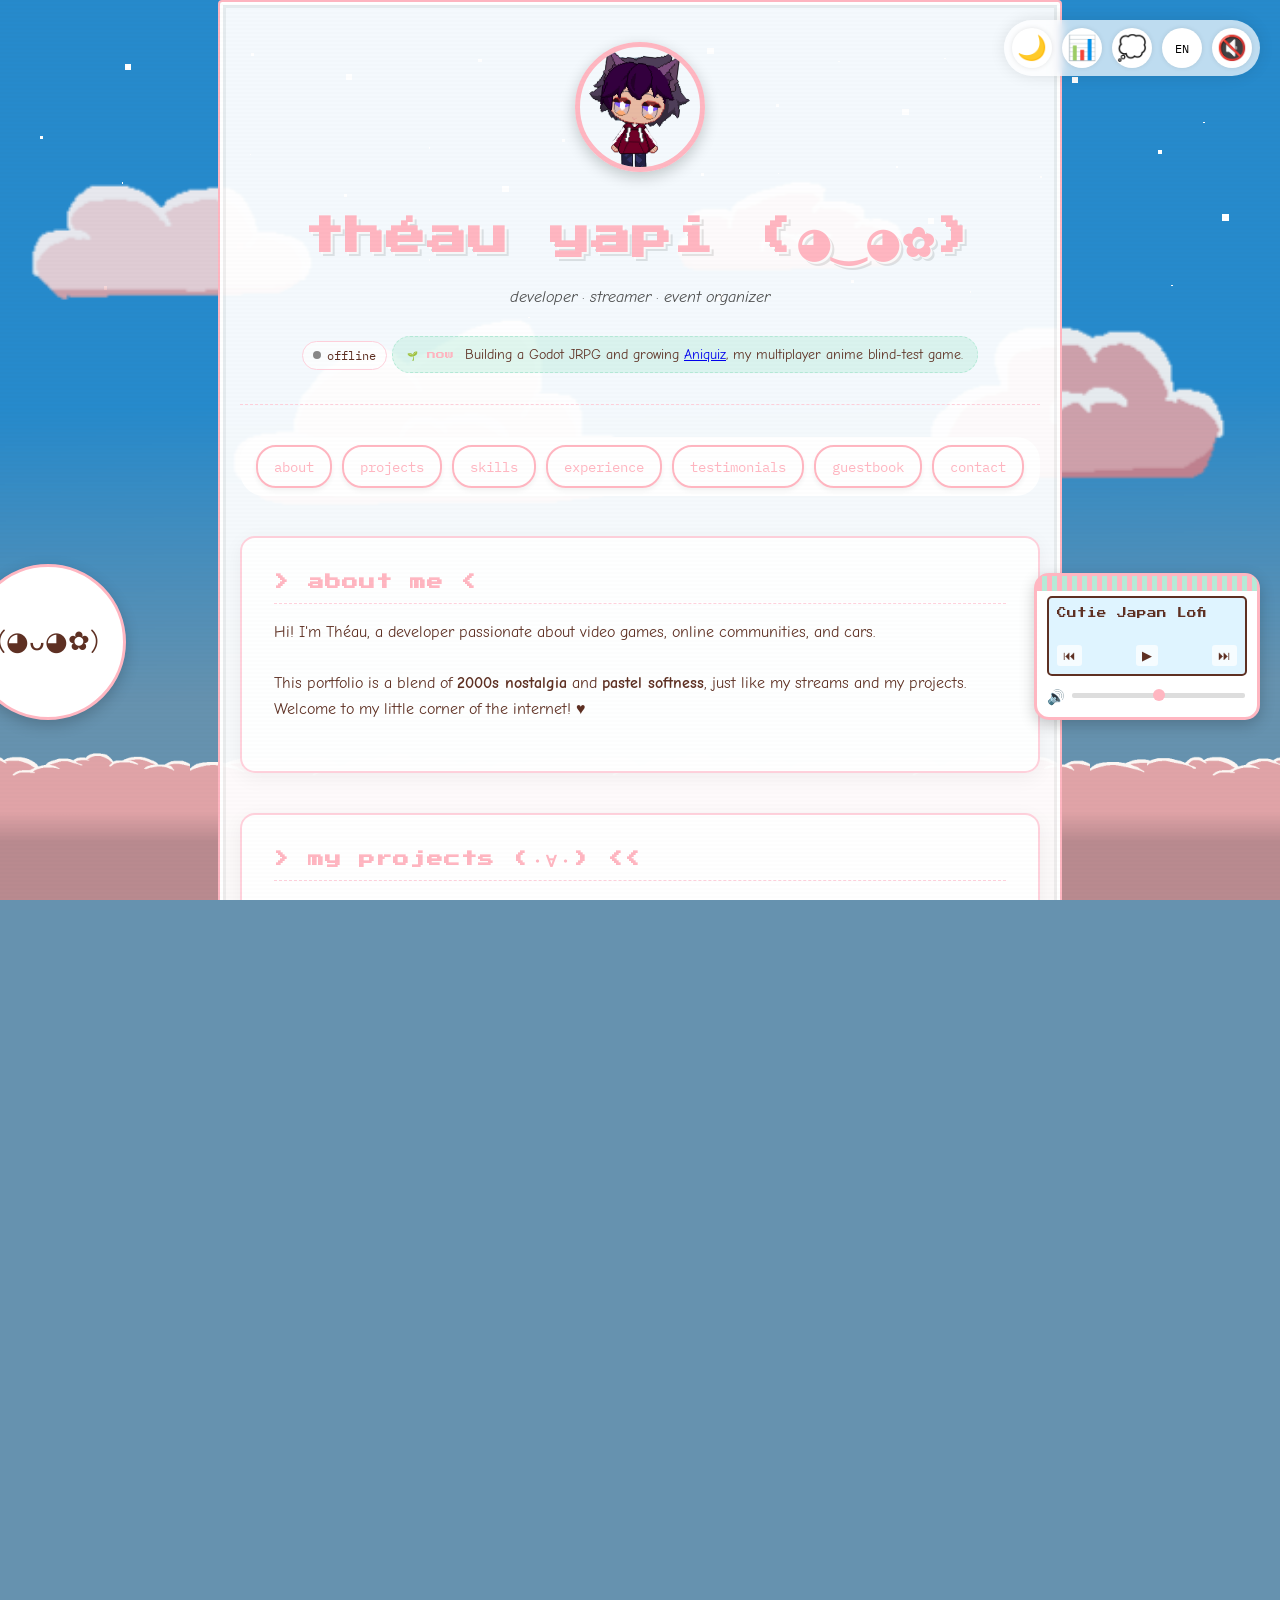
==== commit a2d4f404: "mise a jour portfolio" ====
--- a/index.html
+++ b/index.html
@@ -57,11 +57,12 @@
                 <!-- Ligne "Now" : ce sur quoi je travaille en ce moment -->
                 <p class="now-line" data-i18n="now">
                     <span class="now-tag">🌱 now</span>
-                    Je code un JRPG sur Godot et j'organise les prochains rassemblements THE STAND.
+                    Je code un JRPG sur Godot et je fais grandir <a href="https://aniquiz.fr" target="_blank" rel="noopener">Aniquiz</a>, mon blindtest anime multijoueur.
                 </p>
             </header>
 
             <!-- Navigation -->
+            <div id="nav-sentinel" aria-hidden="true"></div>
             <nav id="primary-nav">
                 <a href="#about" data-i18n="nav.about">à propos</a>
                 <a href="#projects" data-i18n="nav.projects">projets</a>
@@ -89,6 +90,19 @@
                 <h2 data-i18n="projects.title">&gt; mes projets <span class="uwu">(・∀・)</span> &lt;&lt;</h2>
 
                 <div class="project">
+                    <h3>🎧 Aniquiz</h3>
+                    <p data-i18n="projects.aniquiz">Blindtest anime multijoueur en temps réel : identifie les openings et endings avant tout le monde. Backend Go + WebSocket, frontend Vue 3, déployé en live sur aniquiz.fr.</p>
+                    <div class="project-tags">
+                        <span class="tag">Vue 3</span>
+                        <span class="tag">Go</span>
+                        <span class="tag">WebSocket</span>
+                        <span class="tag">PostgreSQL</span>
+                    </div>
+                    <a href="https://aniquiz.fr" target="_blank" class="project-link" data-i18n="projects.viewSite">Voir le site</a>
+                    <a href="https://github.com/LeYapson/aniquiz" target="_blank" class="project-link" data-i18n="projects.viewGithub">Voir sur GitHub</a>
+                </div>
+
+                <div class="project">
                     <h3>🦉 RavenWise</h3>
                     <p data-i18n="projects.ravenwise">Plateforme éducative interactive avec système d'authentification, tableau de bord personnalisé et contenu de cours adaptatif. Développé avec Next.js et React.</p>
                     <div class="project-tags">
@@ -240,15 +254,6 @@
                             <h3 data-i18n="exp.eea.title">Licence en Électronique, Électrotechnique et Automatisation</h3>
                             <p class="experience-place">Université des Sciences de Montpellier</p>
                             <p data-i18n="exp.eea.body">Formation en systèmes électroniques et automatisés.</p>
-                        </div>
-                    </div>
-
-                    <div class="experience-item">
-                        <div class="experience-date" data-i18n="exp.ongoing">Projet en cours</div>
-                        <div class="experience-content">
-                            <h3 data-i18n="exp.thestand.title">Fondateur & Organisateur</h3>
-                            <p class="experience-place">THE STAND</p>
-                            <p data-i18n="exp.thestand.body">Organisation d'événements de rassemblement automobile.</p>
                         </div>
                     </div>
 
@@ -274,10 +279,6 @@
                     <figure class="testimonial-card">
                         <blockquote data-i18n="testimonials.q2">« Un mentor patient et clair. Il m'a fait aimer le développement web. »</blockquote>
                         <figcaption data-i18n="testimonials.a2">— Étudiant·e Ynov</figcaption>
-                    </figure>
-                    <figure class="testimonial-card">
-                        <blockquote data-i18n="testimonials.q3">« THE STAND est devenu LE rendez-vous des passionnés. Organisation au top. »</blockquote>
-                        <figcaption data-i18n="testimonials.a3">— Participant à un rassemblement</figcaption>
                     </figure>
                 </div>
                 <p class="muted-note" data-i18n="testimonials.note">✏️ Remplace ces témoignages par de vrais retours quand tu en as.</p>
--- a/styles.css
+++ b/styles.css
@@ -11,7 +11,7 @@
             height: 100%;
             overflow-x: hidden;
             scroll-behavior: smooth;
-            scroll-padding-top: 80px;
+            scroll-padding-top: 96px;
         }
 
         /* Accessibilité : neutraliser les animations pour les visiteurs
@@ -102,6 +102,49 @@
             overflow-y: visible; /* éviter le double scroll */
         }
 
+        /* Accessibility improvements */
+        .sr-only {
+            position: absolute;
+            width: 1px;
+            height: 1px;
+            padding: 0;
+            margin: -1px;
+            overflow: hidden;
+            clip: rect(0, 0, 0, 0);
+            white-space: nowrap;
+            border: 0;
+        }
+
+        /* High contrast mode support */
+        @media (prefers-contrast: high) {
+            .tagline, footer, .stat span, .skill-card p, .experience-place {
+                color: #000000 !important;
+            }
+            
+            body.night-mode .tagline, 
+            body.night-mode footer, 
+            body.night-mode .stat span, 
+            body.night-mode .skill-card p, 
+            body.night-mode .experience-place {
+                color: #ffffff !important;
+            }
+        }
+
+        /* Focus visible improvements */
+        a:focus-visible, button:focus-visible, input:focus-visible, [role="button"]:focus-visible {
+            outline: 3px solid var(--accent-color);
+            outline-offset: 2px;
+        }
+
+        /* Reduced motion support */
+        @media (prefers-reduced-motion: reduce) {
+            *, *::before, *::after {
+                animation-duration: 0.01ms !important;
+                animation-iteration-count: 1 !important;
+                transition-duration: 0.01ms !important;
+            }
+        }
+
         /* En-tête */
         header {
             text-align: center;
@@ -190,7 +233,7 @@
 
         .tagline {
             font-style: italic;
-            color: #666;
+            color: #4a4a4a; /* Improved contrast from #666 */
         }
 
         /* Navigation */
@@ -201,6 +244,22 @@
             justify-content: center;
             flex-wrap: wrap;
             gap: 10px;
+            position: sticky;
+            top: 12px;
+            z-index: 20;
+            padding: 8px;
+            border-radius: 24px;
+            background-color: rgba(255, 255, 255, 0);
+            backdrop-filter: blur(0px);
+            transition: background-color 0.3s ease, backdrop-filter 0.3s ease, box-shadow 0.3s ease;
+        }
+
+        /* Une fois la nav collée en haut, on lui donne un fond pour
+           qu'elle reste lisible par-dessus le contenu qui défile. */
+        nav.is-stuck {
+            background-color: rgba(255, 255, 255, 0.85);
+            backdrop-filter: blur(6px);
+            box-shadow: 0 4px 12px rgba(0, 0, 0, 0.08);
         }
 
         nav a {
@@ -429,7 +488,7 @@
             padding: 1rem;
             font-family: 'IBM Plex Mono', monospace;
             font-size: 0.8rem;
-            color: #666;
+            color: #4a4a4a; /* Improved contrast from #666 */
             border-top: 1px dashed var(--border-color);
             margin-bottom: 150px; /* Espace pour le sol */
         }
@@ -885,7 +944,7 @@
         
         .stat span {
             font-size: 0.9rem;
-            color: #666;
+            color: #4a4a4a; /* Improved contrast from #666 */
         }
         
         .progress-bar {
@@ -952,7 +1011,7 @@
         
         .skill-card p {
             font-size: 0.9rem;
-            color: #666;
+            color: #4a4a4a; /* Improved contrast from #666 */
             margin-bottom: 15px;
         }
         
@@ -1072,7 +1131,7 @@
         
         .experience-place {
             font-style: italic;
-            color: #666;
+            color: #4a4a4a; /* Improved contrast from #666 */
             margin-bottom: 12px;
             font-size: 0.9rem;
             display: inline-block;
--- a/night-mode.css
+++ b/night-mode.css
@@ -1,8 +1,15 @@
 /* night-mode.css - Styles spécifiques pour le mode nuit */
 
-/* Style appliqué quand la classe night-mode est active sur le body */
+/* Transition douce sur les éléments structurels */
 body.night-mode {
     transition: background-color 1.5s ease, color 1.5s ease;
+}
+.parallax-layer, .content, .kawaii-mascot, .tools-dock {
+    transition: background-color 1.5s ease,
+                background-image 1.5s ease,
+                color 1.5s ease,
+                border-color 1.5s ease,
+                box-shadow 1.5s ease;
 }
 
 /* Animation d'étoiles scintillantes pour le mode nuit */
@@ -17,32 +24,15 @@
 }
 
 @keyframes twinkle {
-    0% { opacity: 0; transform: scale(0.8); }
-    50% { opacity: 0.8; transform: scale(1.1); }
+    0%   { opacity: 0;   transform: scale(0.8); }
+    50%  { opacity: 0.8; transform: scale(1.1); }
     100% { opacity: 0.3; transform: scale(1); }
 }
 
-/* Effet d'assombrissement pour d'autres éléments en mode nuit */
-body.night-mode .content {
-    box-shadow: 0 5px 15px rgba(0, 0, 0, 0.3);
-}
-
-body.night-mode .kawaii-mascot {
-    box-shadow: 0 5px 15px rgba(0, 0, 0, 0.4);
-}
-
-/* Transition douce pour tous les éléments importants */
-.parallax-layer, .content, .kawaii-mascot, .tools-dock {
-    transition: background-color 1.5s ease,
-                background-image 1.5s ease,
-                color 1.5s ease,
-                border-color 1.5s ease,
-                box-shadow 1.5s ease;
-}
-
 /* ---------------------------------------------------------------------------
-   Overrides nuit : neutraliser les fonds blancs codés en dur dans styles.css
-   et tools-dock.js, sinon seul l'arrière-plan de la page devient sombre.
+   Variables : valeurs par défaut (jour) puis overrides nuit.
+   Tous les fonds blancs codés en dur dans styles.css / tools-dock.js sont
+   redirigés vers ces variables pour s'adapter automatiquement au thème.
    --------------------------------------------------------------------------- */
 :root {
     --panel-bg: rgba(255, 255, 255, 0.95);
@@ -64,10 +54,15 @@
     color: var(--text-color);
 }
 
+body.night-mode .content {
+    box-shadow: 0 5px 15px rgba(0, 0, 0, 0.3);
+}
+
 body.night-mode nav a {
     background-color: var(--panel-bg-soft);
 }
 
+body.night-mode .project,
 body.night-mode .tag,
 body.night-mode .skill-card,
 body.night-mode .experience-content,
@@ -101,15 +96,19 @@
     text-shadow: 2px 2px 0px rgba(0, 0, 0, 0.6), 4px 4px 0px rgba(0, 0, 0, 0.2);
 }
 
+body.night-mode .kawaii-mascot {
+    box-shadow: 0 5px 15px rgba(0, 0, 0, 0.4);
+}
+
 body.night-mode .tools-dock {
-    background-color: rgba(30, 42, 56, 0.7) !important;
-    box-shadow: 0 0 15px rgba(0, 0, 0, 0.4) !important;
+    background-color: rgba(30, 42, 56, 0.7);
+    box-shadow: 0 0 15px rgba(0, 0, 0, 0.4);
 }
 
 body.night-mode .tools-dock .tool-button {
-    background-color: #2c3d56 !important;
+    background-color: #2c3d56;
     color: #f5e6df;
-    box-shadow: 0 0 5px rgba(0, 0, 0, 0.4) !important;
+    box-shadow: 0 0 5px rgba(0, 0, 0, 0.4);
 }
 
 body.night-mode footer .social-link,
@@ -133,8 +132,8 @@
     color: var(--text-color);
 }
 
-/* Effet "scanlines" trop sombre par dessus le mode nuit -> on l'allège */
+/* Scanlines : trop sombres par dessus le mode nuit -> on les allège */
 body.night-mode .scanlines {
     mix-blend-mode: screen;
     opacity: 0.15;
-}+}
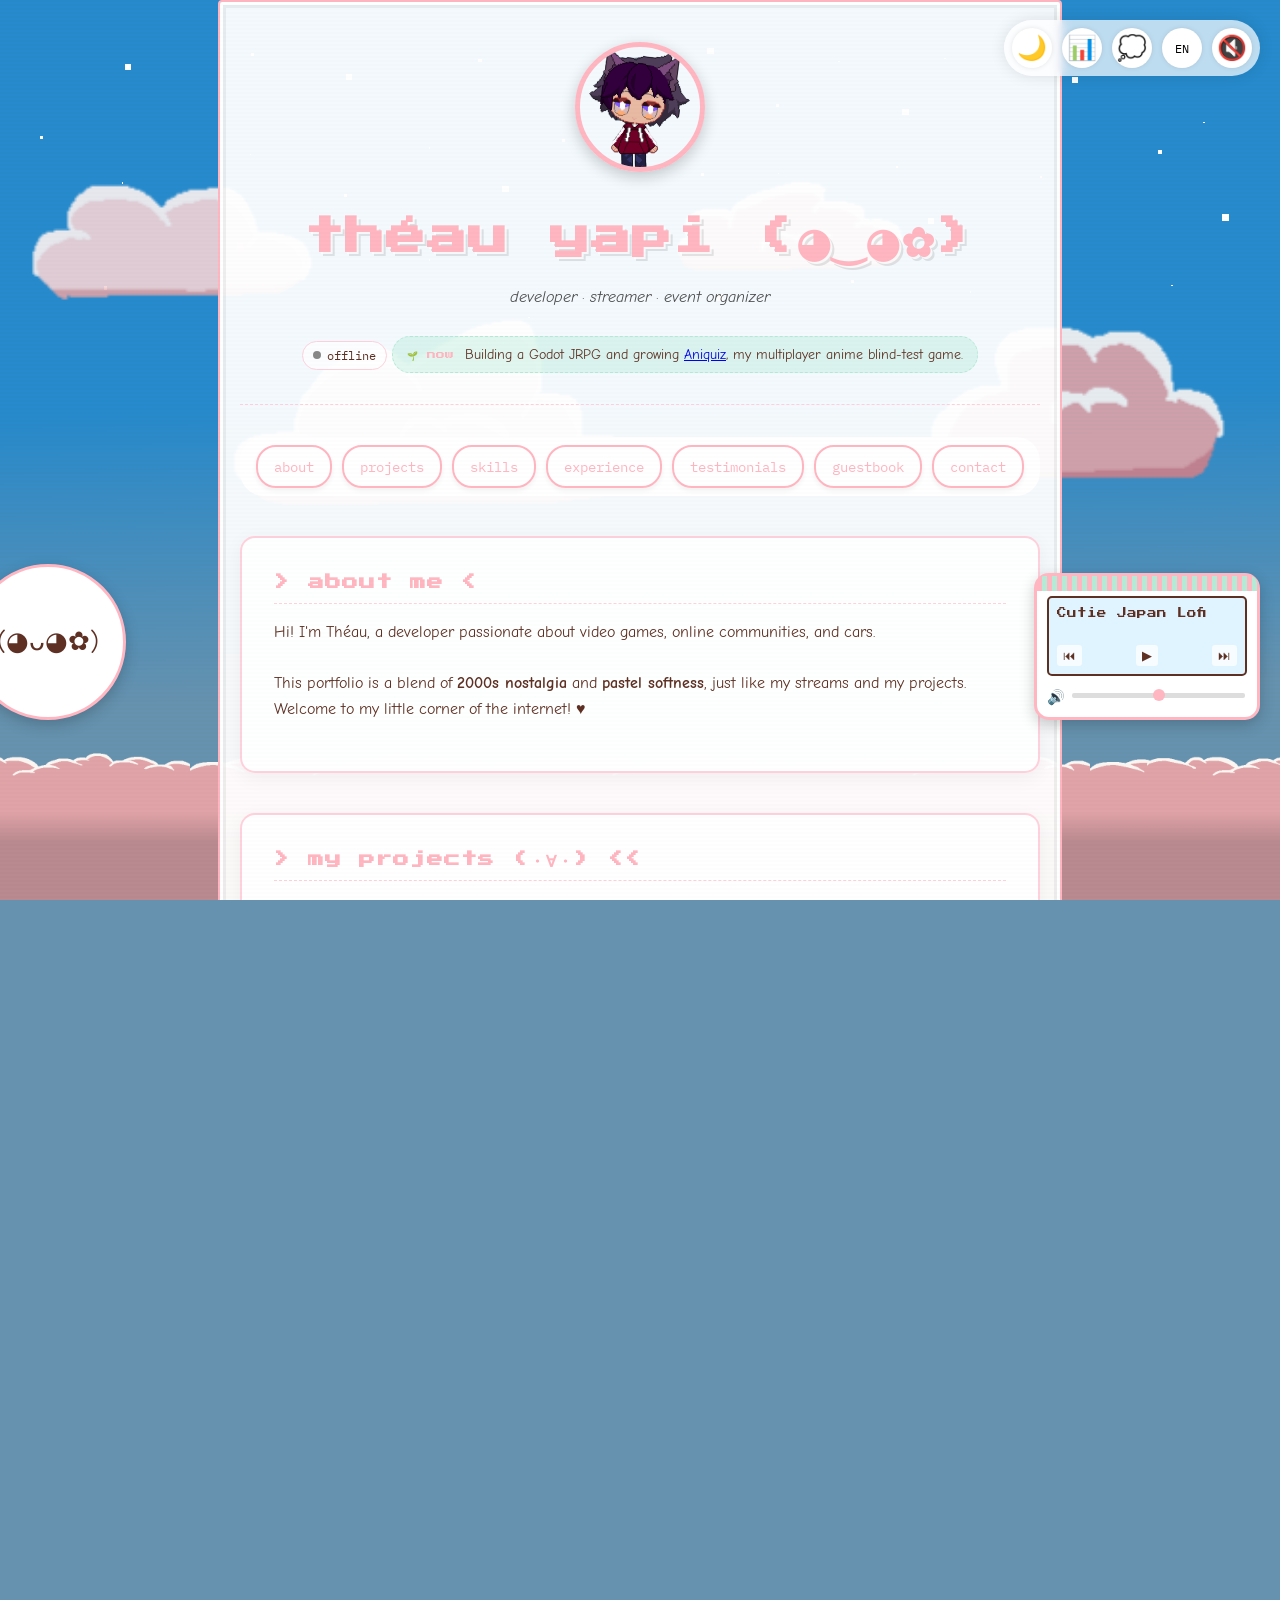
==== commit ca3d118c: "remove testimonial section for the moment" ====
--- a/index.html
+++ b/index.html
@@ -268,7 +268,7 @@
                 </div>
             </section>
 
-            <!-- Section "Témoignages" -->
+            <!-- Section "Témoignages" 
             <section id="testimonials">
                 <h2 data-i18n="testimonials.title">&gt; témoignages <span class="uwu">(„• ֊ •„)</span> &lt;&lt;</h2>
                 <div class="testimonials-grid">
@@ -281,8 +281,7 @@
                         <figcaption data-i18n="testimonials.a2">— Étudiant·e Ynov</figcaption>
                     </figure>
                 </div>
-                <p class="muted-note" data-i18n="testimonials.note">✏️ Remplace ces témoignages par de vrais retours quand tu en as.</p>
-            </section>
+            </section>-->
 
             <!-- Section "Livre d'or" -->
             <section id="guestbook">
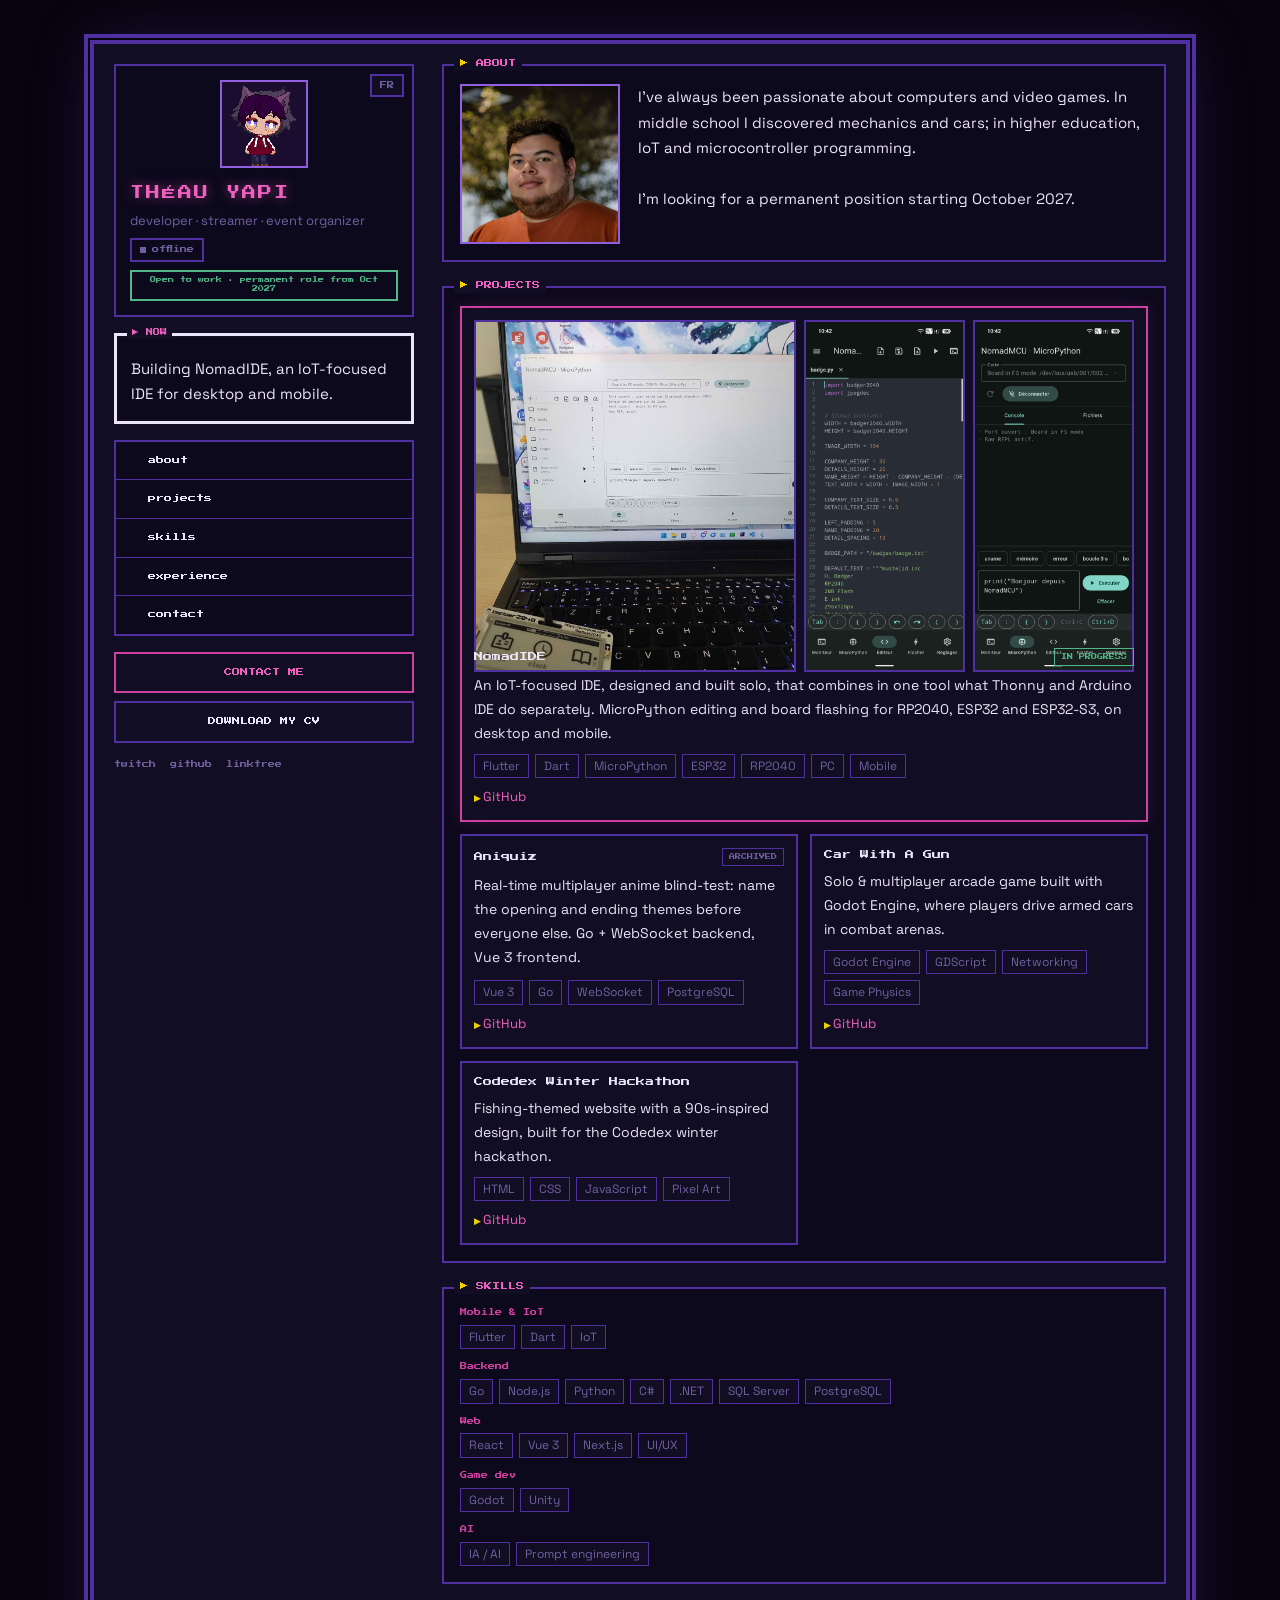
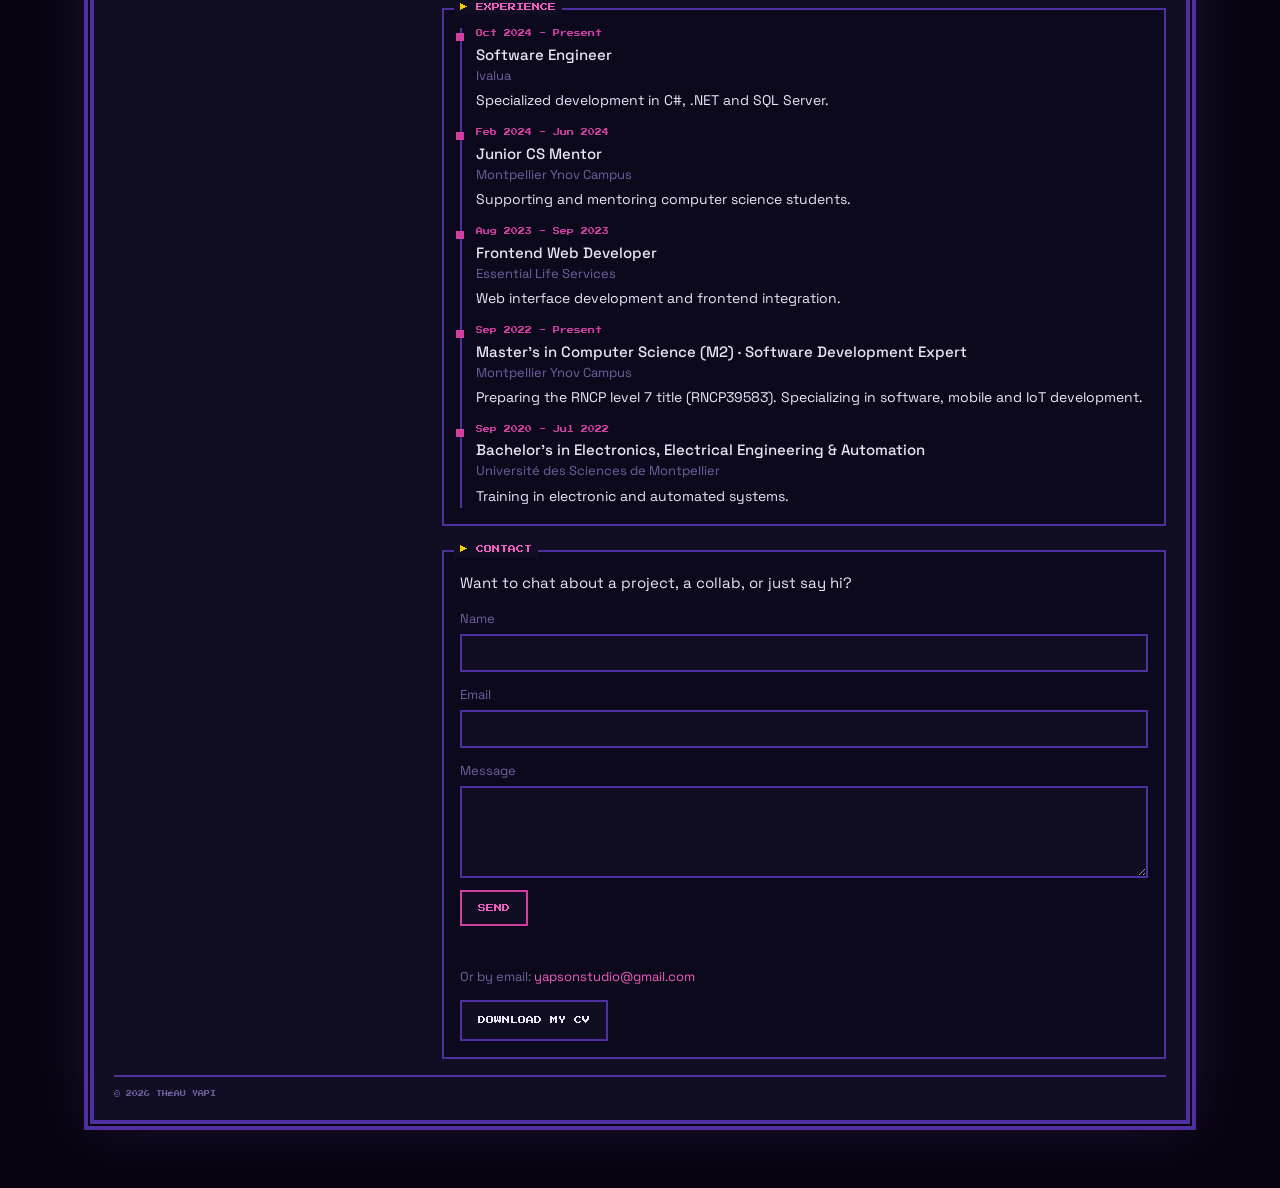
==== commit a872f0ec: "Mise a jour 2026 portfolio" ====
--- a/index.html
+++ b/index.html
@@ -3,306 +3,158 @@
 <head>
     <meta charset="UTF-8">
     <meta name="viewport" content="width=device-width, initial-scale=1.0">
-    <title data-i18n="meta.title">Théau Yapi | Portfolio Parallaxe</title>
+    <title data-i18n="meta.title">Théau Yapi | Portfolio</title>
 
-    <!-- SEO -->
-    <meta name="description" data-i18n-content="meta.description" content="Portfolio kawaii pastel de Théau Yapi — développeur, streamer et organisateur d'événements. Projets, expériences et easter eggs rétro.">
+    <meta name="description" data-i18n-content="meta.description" content="Portfolio de Théau Yapi — développeur, streamer et organisateur d'événements.">
     <meta name="author" content="Théau Yapi">
-    <meta name="theme-color" content="#ffb6c1">
+    <meta name="theme-color" content="#110d22">
 
-    <!-- Open Graph -->
     <meta property="og:type" content="website">
-    <meta property="og:title" content="Théau Yapi | Portfolio Parallaxe">
-    <meta property="og:description" content="Un petit coin d'internet pastel et rétro — projets, expériences et easter eggs.">
+    <meta property="og:title" content="Théau Yapi | Portfolio">
+    <meta property="og:description" content="Développeur, streamer et organisateur d'événements — projets et expériences.">
     <meta property="og:image" content="assets/img/avatar.png">
-    <meta property="og:url" content="https://leyapson.github.io/portfoliOwO/">
+    <meta property="og:url" content="https://portfolio.yatokishi.com/">
     <meta property="og:locale" content="fr_FR">
 
-    <!-- Twitter Card -->
     <meta name="twitter:card" content="summary">
-    <meta name="twitter:title" content="Théau Yapi | Portfolio Parallaxe">
-    <meta name="twitter:description" content="Un petit coin d'internet pastel et rétro — projets, expériences et easter eggs.">
+    <meta name="twitter:title" content="Théau Yapi | Portfolio">
+    <meta name="twitter:description" content="Développeur, streamer et organisateur d'événements — projets et expériences.">
     <meta name="twitter:image" content="assets/img/avatar.png">
 
-    <!-- Favicon -->
     <link rel="icon" type="image/png" href="assets/img/avatar.png">
-    <link href="https://fonts.googleapis.com/css2?family=Comic+Neue:wght@400;700&family=IBM+Plex+Mono:wght@400;700&display=swap" rel="stylesheet">
-    <!-- Police pixel rétro -->
-    <link href="https://fonts.googleapis.com/css2?family=Press+Start+2P&display=swap" rel="stylesheet">
+    <link rel="preconnect" href="https://fonts.googleapis.com">
+    <link href="https://fonts.googleapis.com/css2?family=Press+Start+2P&family=Space+Grotesk:wght@400;500&display=swap" rel="stylesheet">
     <link rel="stylesheet" href="styles.css">
-    <link rel="stylesheet" href="music-player.css">
-    <link rel="stylesheet" href="night-mode.css">
 </head>
 <body>
-    <div class="parallax-container">
-        <!-- Les IDs correspondent aux styles CSS ci-dessus -->
-        <div class="parallax-layer" id="layer-sky"></div>
-        <div class="parallax-layer" id="layer-clouds"></div>
-        
-    <div class="content pixel-border">
-            <!-- En-tête (repris de ton HTML original) -->
-            <header>
-                <a href="https://linktree.yatokishi.com" target="_blank" rel="noopener" class="avatar-link" title="Tous mes liens">
-                    <img src="assets/img/avatar.png" alt="Mon avatar pastel" class="avatar" loading="lazy">
+    <div class="crt-lines" aria-hidden="true"></div>
+
+    <main class="wrap">
+        <div class="panel">
+          <div class="layout">
+          <aside class="sidebar">
+
+            <!-- Portrait + infos -->
+            <header class="npc-row">
+                <a href="https://linktree.yatokishi.com" target="_blank" rel="noopener" class="portrait" title="Tous mes liens" data-i18n-title="header.links">
+                    <img src="assets/img/avatar.png" alt="Théau" class="sprite-img">
                 </a>
-                <h1 data-i18n="title">théau yapi <span class="uwu">(◕‿◕✿)</span></h1>
-                <p class="tagline" data-i18n="tagline">développeur · streamer · organisateur d'événements</p>
-
-                <!-- Badge de statut Twitch (rempli par twitch-status.js) -->
-                <a id="twitch-status" href="https://twitch.tv/yatokishi" target="_blank" rel="noopener" class="twitch-badge offline" title="Statut Twitch">
-                    <span class="twitch-dot"></span>
-                    <span class="twitch-label">offline</span>
-                </a>
-
-                <!-- Ligne "Now" : ce sur quoi je travaille en ce moment -->
-                <p class="now-line" data-i18n="now">
-                    <span class="now-tag">🌱 now</span>
-                    Je code un JRPG sur Godot et je fais grandir <a href="https://aniquiz.fr" target="_blank" rel="noopener">Aniquiz</a>, mon blindtest anime multijoueur.
-                </p>
+                <div class="npc-info">
+                    <h1 class="npc-name">THÉAU YAPI</h1>
+                    <div class="npc-class" data-i18n="tagline">développeur · streamer · organisateur d'événements</div>
+                    <a id="twitch-status" href="https://twitch.tv/yatokishi" target="_blank" rel="noopener" class="twitch-badge offline" title="Twitch">
+                        <span class="twitch-dot"></span>
+                        <span class="twitch-label">offline</span>
+                    </a>
+                    <div class="availability" data-i18n="available">CDI · dès oct. 2027</div>
+                </div>
+                <button type="button" id="lang-toggle" class="lang-toggle" aria-label="Changer de langue">EN</button>
             </header>
 
+            <!-- Now -->
+            <div class="dialog">
+                <div class="dialog-speaker">▶ NOW</div>
+                <p class="dialog-body" data-i18n="now">Je code un JRPG sur Godot et je fais grandir <a href="https://aniquiz.fr" target="_blank" rel="noopener">Aniquiz</a>, mon blindtest anime multijoueur.</p>
+            </div>
+
             <!-- Navigation -->
-            <div id="nav-sentinel" aria-hidden="true"></div>
-            <nav id="primary-nav">
-                <a href="#about" data-i18n="nav.about">à propos</a>
-                <a href="#projects" data-i18n="nav.projects">projets</a>
-                <a href="#skills" data-i18n="nav.skills">compétences</a>
-                <a href="#experiences" data-i18n="nav.experiences">expériences</a>
-                <a href="#testimonials" data-i18n="nav.testimonials">témoignages</a>
-                <a href="#guestbook" data-i18n="nav.guestbook">livre d'or</a>
-                <a href="#contact" data-i18n="nav.contact">contact</a>
+            <nav class="menu" id="primary-nav">
+                <a href="#about" class="menu-item"><span class="sel">▶</span><span class="lbl" data-i18n="nav.about">à propos</span></a>
+                <a href="#projects" class="menu-item"><span class="sel">▶</span><span class="lbl" data-i18n="nav.projects">projets</span></a>
+                <a href="#skills" class="menu-item"><span class="sel">▶</span><span class="lbl" data-i18n="nav.skills">compétences</span></a>
+                <a href="#experiences" class="menu-item"><span class="sel">▶</span><span class="lbl" data-i18n="nav.experiences">expériences</span></a>
+                <a href="#contact" class="menu-item"><span class="sel">▶</span><span class="lbl" data-i18n="nav.contact">contact</span></a>
             </nav>
 
-            <!-- Section "À propos" -->
-            <section id="about">
-                <h2 data-i18n="about.title">&gt; à propos de moi &lt;</h2>
-                <p data-i18n="about.body">
-                    Salut ! Je m'appelle Théau, je suis un développeur passionné par les jeux vidéo, les communautés en ligne et les voitures.
-                    <br><br>
-                    Ce portfolio est un mélange de <strong>nostalgie des années 2000</strong> et de <strong>douceur pastel</strong>, comme mes streams et mes projets.
-                    <br>
-                    Bienvenue dans mon petit coin d'internet ! <span class="uwu">♥</span>
-                </p>
+            <div class="side-cta">
+                <a href="#contact" class="btn" data-i18n="cta.contact">ME CONTACTER</a>
+                <a href="assets/cv.pdf" download class="btn btn-ghost" data-i18n="contact.cv">TÉLÉCHARGER MON CV</a>
+            </div>
+
+            <div class="side-links">
+                <a href="https://twitch.tv/yatokishi" target="_blank" rel="noopener">twitch</a>
+                <a href="https://github.com/leyapson" target="_blank" rel="noopener">github</a>
+                <a href="https://linktree.yatokishi.com" target="_blank" rel="noopener">linktree</a>
+            </div>
+          </aside>
+
+          <div class="content">
+
+            <section id="about" class="block">
+                <h2 class="block-title" data-i18n="about.title">À PROPOS</h2>
+                <img src="assets/img/theau.jpg" alt="Portrait de Théau Yapi" data-i18n-alt="about.photo" class="about-photo" width="160" height="160" loading="lazy">
+                <p data-i18n="about.body">J'ai toujours été passionné par l'informatique et les jeux vidéo. Au collège, j'ai découvert la mécanique et l'automobile ; dans le supérieur, l'IoT et la programmation de microcontrôleurs.<br><br>Je cherche un CDI à partir d'octobre 2027.</p>
             </section>
 
-            <!-- Section "Projets" -->
-            <section id="projects">
-                <h2 data-i18n="projects.title">&gt; mes projets <span class="uwu">(・∀・)</span> &lt;&lt;</h2>
+            <section id="projects" class="block">
+                <h2 class="block-title" data-i18n="projects.title">PROJETS</h2>
+                <div id="projects-grid" class="projects-grid"><!-- rempli par projects.js --></div>
+            </section>
 
-                <div class="project">
-                    <h3>🎧 Aniquiz</h3>
-                    <p data-i18n="projects.aniquiz">Blindtest anime multijoueur en temps réel : identifie les openings et endings avant tout le monde. Backend Go + WebSocket, frontend Vue 3, déployé en live sur aniquiz.fr.</p>
-                    <div class="project-tags">
-                        <span class="tag">Vue 3</span>
-                        <span class="tag">Go</span>
-                        <span class="tag">WebSocket</span>
-                        <span class="tag">PostgreSQL</span>
-                    </div>
-                    <a href="https://aniquiz.fr" target="_blank" class="project-link" data-i18n="projects.viewSite">Voir le site</a>
-                    <a href="https://github.com/LeYapson/aniquiz" target="_blank" class="project-link" data-i18n="projects.viewGithub">Voir sur GitHub</a>
+            <section id="skills" class="block">
+                <h2 class="block-title" data-i18n="skills.title">COMPÉTENCES</h2>
+                <div class="skill-group">
+                    <h3 data-i18n="skills.mobile">Mobile & IoT</h3>
+                    <div class="tags"><span class="tag">Flutter</span><span class="tag">Dart</span><span class="tag">IoT</span></div>
                 </div>
-
-                <div class="project">
-                    <h3>🦉 RavenWise</h3>
-                    <p data-i18n="projects.ravenwise">Plateforme éducative interactive avec système d'authentification, tableau de bord personnalisé et contenu de cours adaptatif. Développé avec Next.js et React.</p>
-                    <div class="project-tags">
-                        <span class="tag">Next.js</span>
-                        <span class="tag">React</span>
-                        <span class="tag">Firebase</span>
-                    </div>
-                    <a href="https://github.com/leyapson/RavenWise_Front" target="_blank" class="project-link" data-i18n="projects.viewGithub">Voir sur GitHub</a>
+                <div class="skill-group">
+                    <h3 data-i18n="skills.backend">Backend</h3>
+                    <div class="tags"><span class="tag">Go</span><span class="tag">Node.js</span><span class="tag">Python</span><span class="tag">C#</span><span class="tag">.NET</span><span class="tag">SQL Server</span><span class="tag">PostgreSQL</span></div>
                 </div>
-
-                <div class="project">
-                    <h3>🚗 Car With A Gun</h3>
-                    <p data-i18n="projects.cwag">Jeu arcade multijoueur et solo développé avec Godot Engine, où les joueurs contrôlent des voitures armées dans des arènes de combat palpitantes.</p>
-                    <div class="project-tags">
-                        <span class="tag">Godot</span>
-                        <span class="tag">GDScript</span>
-                        <span class="tag">Game Dev</span>
-                    </div>
-                    <a href="https://github.com/leyapson/Car_With_A_Gun" target="_blank" class="project-link" data-i18n="projects.viewGithub">Voir sur GitHub</a>
+                <div class="skill-group">
+                    <h3 data-i18n="skills.web">Web</h3>
+                    <div class="tags"><span class="tag">React</span><span class="tag">Vue 3</span><span class="tag">Next.js</span><span class="tag">UI/UX</span></div>
                 </div>
-
-                <div class="project">
-                    <h3>🎣 Codedex Winter Hackathon</h3>
-                    <p data-i18n="projects.codedex">Site web à thème de pêche avec un design inspiré des années 90, créé pour le hackathon d'hiver de Codedex avec des animations rétro.</p>
-                    <div class="project-tags">
-                        <span class="tag">HTML</span>
-                        <span class="tag">CSS</span>
-                        <span class="tag">Pixel Art</span>
-                    </div>
-                    <a href="https://github.com/leyapson/Codedex-winter-hackaton" target="_blank" class="project-link" data-i18n="projects.viewGithub">Voir sur GitHub</a>
+                <div class="skill-group">
+                    <h3 data-i18n="skills.game">Jeu vidéo</h3>
+                    <div class="tags"><span class="tag">Godot</span><span class="tag">Unity</span></div>
                 </div>
-
-                <div class="project">
-                    <h3>✨ Portfolio UwU</h3>
-                    <p data-i18n="projects.uwu">Ce site même ! Un hommage aux sites persos des années 2000, revisité en pastel avec effets parallaxe, mascotte interactive et lecteur de musique LoFi.</p>
-                    <div class="project-tags">
-                        <span class="tag">HTML</span>
-                        <span class="tag">CSS</span>
-                        <span class="tag">JavaScript</span>
-                    </div>
-                    <a href="https://github.com/leyapson/portfoliOwO" target="_blank" class="project-link" data-i18n="projects.viewGithub">Voir sur GitHub</a>
-                </div>
-            </section>
-            
-            <!-- Section "Compétences" -->
-            <section id="skills">
-                <h2 data-i18n="skills.title">&gt; mes compétences <span class="uwu">(≧◡≦)</span> &lt;&lt;</h2>
-                <p data-i18n="skills.intro">Développeur passionné avec une appétence pour le design et l'UX. Voici les domaines dans lesquels j'excelle :</p>
-
-                <div class="skills-container">
-                    <div class="skill-card">
-                        <div class="skill-icon">🖥️</div>
-                        <h3 data-i18n="skills.frontend.title">Frontend Developer</h3>
-                        <p data-i18n="skills.frontend.body">Création d'interfaces interactives et responsives avec React, Vue.js et les technologies modernes du web.</p>
-                        <div class="skill-level">
-                            <div class="level-dot filled"></div>
-                            <div class="level-dot filled"></div>
-                            <div class="level-dot filled"></div>
-                            <div class="level-dot filled"></div>
-                            <div class="level-dot"></div>
-                        </div>
-                    </div>
-                    
-                    <div class="skill-card">
-                        <div class="skill-icon">⚙️</div>
-                        <h3 data-i18n="skills.backend.title">Backend Developer</h3>
-                        <p data-i18n="skills.backend.body">Développement d'API RESTful et d'applications serveur robustes avec Node.js, Express et Python.</p>
-                        <div class="skill-level">
-                            <div class="level-dot filled"></div>
-                            <div class="level-dot filled"></div>
-                            <div class="level-dot filled"></div>
-                            <div class="level-dot"></div>
-                            <div class="level-dot"></div>
-                        </div>
-                    </div>
-                    
-                    <div class="skill-card">
-                        <div class="skill-icon">🎨</div>
-                        <h3 data-i18n="skills.uiux.title">UI/UX Design</h3>
-                        <p data-i18n="skills.uiux.body">Conception d'expériences utilisateur intuitives et d'interfaces visuellement attrayantes.</p>
-                        <div class="skill-level">
-                            <div class="level-dot filled"></div>
-                            <div class="level-dot filled"></div>
-                            <div class="level-dot filled"></div>
-                            <div class="level-dot filled"></div>
-                            <div class="level-dot"></div>
-                        </div>
-                    </div>
-                    
-                    <div class="skill-card">
-                        <div class="skill-icon">🎮</div>
-                        <h3 data-i18n="skills.gamedev.title">Game Development</h3>
-                        <p data-i18n="skills.gamedev.body">Création de jeux et prototypes avec Unity, avec une passion particulière pour la conception de mécaniques de jeu.</p>
-                        <div class="skill-level">
-                            <div class="level-dot filled"></div>
-                            <div class="level-dot filled"></div>
-                            <div class="level-dot"></div>
-                            <div class="level-dot"></div>
-                            <div class="level-dot"></div>
-                        </div>
-                    </div>
+                <div class="skill-group">
+                    <h3 data-i18n="skills.ai">IA</h3>
+                    <div class="tags"><span class="tag">IA / AI</span><span class="tag">Prompt engineering</span></div>
                 </div>
             </section>
 
-            <!-- Section "Expériences" -->
-            <section id="experiences">
-                <h2 data-i18n="experiences.title">&gt; expériences <span class="uwu">(⌐■_■)</span> &lt;&lt;</h2>
-
-                <div class="experience-timeline">
-                    <div class="experience-item">
-                        <div class="experience-date" data-i18n="exp.ivalua.date">Oct 2024 - Présent</div>
-                        <div class="experience-content">
-                            <h3 data-i18n="exp.ivalua.title">Ingénieur Études et Développement</h3>
-                            <p class="experience-place">Ivalua</p>
-                            <p data-i18n="exp.ivalua.body">Développement spécialisé en C#, .NET, et SQL Server.</p>
-                        </div>
-                    </div>
-
-                    <div class="experience-item">
-                        <div class="experience-date" data-i18n="exp.mentor.date">Fev 2024 - Juin 2024</div>
-                        <div class="experience-content">
-                            <h3 data-i18n="exp.mentor.title">Mentor Junior Informatique</h3>
-                            <p class="experience-place">Montpellier Ynov Campus</p>
-                            <p data-i18n="exp.mentor.body">Accompagnement et mentorat auprès des étudiants en informatique.</p>
-                        </div>
-                    </div>
-
-                    <div class="experience-item">
-                        <div class="experience-date" data-i18n="exp.els.date">Août 2023 - Sep 2023</div>
-                        <div class="experience-content">
-                            <h3 data-i18n="exp.els.title">Développeur Web Front-end</h3>
-                            <p class="experience-place">Essential Life Services</p>
-                            <p data-i18n="exp.els.body">Développement d'interfaces web et intégration front-end.</p>
-                        </div>
-                    </div>
-
-                    <div class="experience-item">
-                        <div class="experience-date" data-i18n="exp.ynov.date">Sep 2022 - Présent</div>
-                        <div class="experience-content">
-                            <h3 data-i18n="exp.ynov.title">Licence Informatique</h3>
-                            <p class="experience-place">Montpellier Ynov Campus</p>
-                            <p data-i18n="exp.ynov.body">Formation complète en développement et technologies informatiques.</p>
-                        </div>
-                    </div>
-
-                    <div class="experience-item">
-                        <div class="experience-date" data-i18n="exp.eea.date">Sep 2020 - Juil 2022</div>
-                        <div class="experience-content">
-                            <h3 data-i18n="exp.eea.title">Licence en Électronique, Électrotechnique et Automatisation</h3>
-                            <p class="experience-place">Université des Sciences de Montpellier</p>
-                            <p data-i18n="exp.eea.body">Formation en systèmes électroniques et automatisés.</p>
-                        </div>
-                    </div>
-
-                    <div class="experience-item">
-                        <div class="experience-date" data-i18n="exp.ongoing">Projet en cours</div>
-                        <div class="experience-content">
-                            <h3 data-i18n="exp.projectms.title">Développeur Indépendant</h3>
-                            <p class="experience-place">Project MS</p>
-                            <p data-i18n="exp.projectms.body">Développement d'un jeu vidéo JRPG japonais sur Godot Engine.</p>
-                        </div>
-                    </div>
-                </div>
+            <section id="experiences" class="block">
+                <h2 class="block-title" data-i18n="experiences.title">EXPÉRIENCES</h2>
+                <ul class="timeline">
+                    <li>
+                        <div class="exp-date" data-i18n="exp.ivalua.date">Oct 2024 - Présent</div>
+                        <h3 data-i18n="exp.ivalua.title">Ingénieur Études et Développement</h3>
+                        <div class="exp-place">Ivalua</div>
+                        <p data-i18n="exp.ivalua.body">Développement spécialisé en C#, .NET, et SQL Server.</p>
+                    </li>
+                    <li>
+                        <div class="exp-date" data-i18n="exp.mentor.date">Fev 2024 - Juin 2024</div>
+                        <h3 data-i18n="exp.mentor.title">Mentor Junior Informatique</h3>
+                        <div class="exp-place">Montpellier Ynov Campus</div>
+                        <p data-i18n="exp.mentor.body">Accompagnement et mentorat auprès des étudiants en informatique.</p>
+                    </li>
+                    <li>
+                        <div class="exp-date" data-i18n="exp.els.date">Août 2023 - Sep 2023</div>
+                        <h3 data-i18n="exp.els.title">Développeur Web Front-end</h3>
+                        <div class="exp-place">Essential Life Services</div>
+                        <p data-i18n="exp.els.body">Développement d'interfaces web et intégration front-end.</p>
+                    </li>
+                    <li>
+                        <div class="exp-date" data-i18n="exp.ynov.date">Sep 2022 - Présent</div>
+                        <h3 data-i18n="exp.ynov.title">Mastère Informatique (M2) · Expert en développement logiciel</h3>
+                        <div class="exp-place">Montpellier Ynov Campus</div>
+                        <p data-i18n="exp.ynov.body">Titre RNCP niveau 7 (RNCP39583) en préparation. Spécialisation en développement logiciel, mobile et IoT.</p>
+                    </li>
+                    <li>
+                        <div class="exp-date" data-i18n="exp.eea.date">Sep 2020 - Juil 2022</div>
+                        <h3 data-i18n="exp.eea.title">Licence en Électronique, Électrotechnique et Automatisation</h3>
+                        <div class="exp-place">Université des Sciences de Montpellier</div>
+                        <p data-i18n="exp.eea.body">Formation en systèmes électroniques et automatisés.</p>
+                    </li>
+                </ul>
             </section>
 
-            <!-- Section "Témoignages" 
-            <section id="testimonials">
-                <h2 data-i18n="testimonials.title">&gt; témoignages <span class="uwu">(„• ֊ •„)</span> &lt;&lt;</h2>
-                <div class="testimonials-grid">
-                    <figure class="testimonial-card">
-                        <blockquote data-i18n="testimonials.q1">« Théau apporte une énergie communicative à chaque projet, et son sens du détail visuel fait la différence. »</blockquote>
-                        <figcaption data-i18n="testimonials.a1">— Camille, collègue dev</figcaption>
-                    </figure>
-                    <figure class="testimonial-card">
-                        <blockquote data-i18n="testimonials.q2">« Un mentor patient et clair. Il m'a fait aimer le développement web. »</blockquote>
-                        <figcaption data-i18n="testimonials.a2">— Étudiant·e Ynov</figcaption>
-                    </figure>
-                </div>
-            </section>-->
+            <section id="contact" class="block">
+                <h2 class="block-title" data-i18n="contact.title">CONTACT</h2>
+                <p data-i18n="contact.intro">Envie de discuter d'un projet, d'une collaboration ou juste de dire bonjour ?</p>
 
-            <!-- Section "Livre d'or" -->
-            <section id="guestbook">
-                <h2 data-i18n="guestbook.title">&gt; livre d'or <span class="uwu">(◠‿◠)</span> &lt;&lt;</h2>
-                <p data-i18n="guestbook.intro">Laisse un petit mot ! (sauvegardé en local dans ton navigateur uniquement)</p>
-                <form id="guestbook-form" class="guestbook-form" autocomplete="off">
-                    <input type="text" id="guestbook-name" maxlength="40" placeholder="ton pseudo" data-i18n-placeholder="guestbook.namePlaceholder" required>
-                    <input type="text" id="guestbook-message" maxlength="180" placeholder="ton message kawaii…" data-i18n-placeholder="guestbook.msgPlaceholder" required>
-                    <button type="submit" data-i18n="guestbook.sign">signer ♥</button>
-                </form>
-                <ul id="guestbook-entries" class="guestbook-entries" aria-live="polite"></ul>
-            </section>
-
-            <!-- Section "Contact" -->
-            <section id="contact">
-                <h2 data-i18n="contact.title">&gt; contact <span class="uwu">(｡♥‿♥｡)</span> &lt;&lt;</h2>
-                <p data-i18n="contact.intro">
-                    Envies de discuter d'un projet, d'une collaboration ou juste de dire bonjour ?
-                </p>
-
-                <!-- TODO: remplace YOUR_FORM_ID par ton ID Formspree (https://formspree.io) -->
                 <form id="contact-form" class="contact-form" action="https://formspree.io/f/xbdbzedb" method="POST">
                     <label>
                         <span data-i18n="contact.name">Nom</span>
@@ -316,68 +168,27 @@
                         <span data-i18n="contact.message">Message</span>
                         <textarea name="message" rows="4" required maxlength="2000"></textarea>
                     </label>
-                    <button type="submit" data-i18n="contact.send">Envoyer ♥</button>
+                    <button type="submit" class="btn" data-i18n="contact.send">Envoyer</button>
                     <p class="form-status" role="status"></p>
                 </form>
 
-                <p class="contact-fallback" data-i18n="contact.fallback">
-                    Ou par mail direct : <a href="mailto:yapsonstudio@gmail.com">yapsonstudio@gmail.com</a>
-                </p>
-
-                <!-- TODO: place ton CV en assets/cv.pdf pour activer ce lien -->
-                <a href="assets/cv.pdf" download class="cv-download" data-i18n="contact.cv">📄 Télécharger mon CV</a>
+                <p class="contact-fallback" data-i18n="contact.fallback">Ou par mail : <a href="mailto:yapsonstudio@gmail.com">yapsonstudio@gmail.com</a></p>
+                <a href="assets/cv.pdf" download class="btn btn-ghost" data-i18n="contact.cv">Télécharger mon CV</a>
             </section>
 
-            <!-- Pied de page -->
-            <footer>
-                <p>
-                    <span data-i18n="footer.made">fait avec ❤️ et des couleurs pastel | © 2025</span>
-                    <br>
-                    <a href="https://twitch.tv/yatokishi" target="_blank" rel="noopener" class="social-link twitch" aria-label="Twitch">
-                        <svg class="social-icon" viewBox="0 0 24 24" aria-hidden="true">
-                            <path d="M4.265 3 3 6.236v13.528h4.47V22h2.47l2.235-2.236h3.647L21 14.589V3H4.265zm15.323 10.766-3.235 3.236h-3.647l-2.236 2.235v-2.235H6.647V4.765h12.94v9.001zM16.353 7.706h-1.647v4.823h1.647V7.706zm-4.471 0h-1.647v4.823h1.647V7.706z"/>
-                        </svg>
-                        <span>twitch</span>
-                    </a>
-                    <a href="https://github.com/leyapson" target="_blank" rel="noopener" class="social-link github" aria-label="GitHub">
-                        <svg class="social-icon" viewBox="0 0 24 24" aria-hidden="true">
-                            <path d="M12 .5C5.73.5.67 5.56.67 11.83c0 4.99 3.24 9.22 7.74 10.72.57.1.78-.25.78-.55v-2.07c-3.15.69-3.81-1.34-3.81-1.34-.51-1.3-1.25-1.65-1.25-1.65-1.03-.7.08-.69.08-.69 1.14.08 1.74 1.17 1.74 1.17 1.01 1.74 2.66 1.24 3.31.95.1-.74.4-1.24.72-1.53-2.51-.29-5.16-1.26-5.16-5.6 0-1.24.44-2.25 1.16-3.05-.12-.29-.5-1.44.11-3 0 0 .95-.3 3.1 1.17.9-.25 1.86-.37 2.82-.38.96.01 1.92.13 2.82.38 2.15-1.47 3.1-1.17 3.1-1.17.61 1.56.23 2.71.11 3 .72.8 1.16 1.81 1.16 3.05 0 4.35-2.66 5.31-5.18 5.59.41.36.78 1.06.78 2.14v3.18c0 .31.21.66.79.55 4.5-1.5 7.73-5.73 7.73-10.72C23.33 5.56 18.27.5 12 .5z"/>
-                        </svg>
-                        <span>github</span>
-                    </a>
-                </p>
-            </footer>
+          </div>
+          </div>
+
+            <footer class="status-bar">
+                <span>© 2026 THÉAU YAPI</span>
+                            </footer>
+
         </div>
-    </div>
-    <!-- Sol placé en dehors des conteneurs pour prendre toute la largeur -->
-    <div class="ground-container">
-        <div class="footer-ground"></div>
-    </div>
+    </main>
 
-    <script src="parallax.js" defer></script>
-    <script src="mascot.js" defer></script>
-    <script src="music-player.js" defer></script>
+    <script src="i18n.js" defer></script>
     <script src="projects.js" defer></script>
-    <script src="experiences.js" defer></script>
-    
-    <!-- Nouvelles fonctionnalités -->
-    <script src="tools-dock.js" defer></script>
-    <script src="konami.js" defer></script>
-    <script src="space-invaders.js" defer></script>
-    <script src="pastel-rain.js" defer></script>
-    <script src="night-mode.js" defer></script>
-    <script src="visitor-counter.js" defer></script>
-    <script src="mood-meter.js" defer></script>
-
-    <!-- Nouveautés : i18n, nav active, témoignages dynamiques optionnels,
-         livre d'or, formulaire de contact, badge Twitch live -->
-    <script src="i18n.js" defer></script>
-    <script src="mascot-sound.js" defer></script>
-    <script src="nav-active.js" defer></script>
-    <script src="guestbook.js" defer></script>
     <script src="contact-form.js" defer></script>
     <script src="twitch-status.js" defer></script>
-
-    <div class="scanlines" aria-hidden="true"></div>
 </body>
 </html>
--- a/styles.css
+++ b/styles.css
@@ -1,1273 +1,402 @@
+/* Portfolio — même univers que le linktree ("YATO OS") */
+
+*, *::before, *::after { box-sizing: border-box; margin: 0; padding: 0; }
+
 :root {
-            --bg-color: #6692af;
-            --text-color: #5e3023;
-            --accent-color: #ffb6c1;
-            --secondary-color: #b5ead7;
-            --tertiary-color: #e2d1f9;
-            --border-color: #ffd1dc;
-        }
-        
-        html, body {
-            height: 100%;
-            overflow-x: hidden;
-            scroll-behavior: smooth;
-            scroll-padding-top: 96px;
-        }
-
-        /* Accessibilité : neutraliser les animations pour les visiteurs
-           qui préfèrent un mouvement réduit. */
-        @media (prefers-reduced-motion: reduce) {
-            *, *::before, *::after {
-                animation-duration: 0.001ms !important;
-                animation-iteration-count: 1 !important;
-                transition-duration: 0.001ms !important;
-                scroll-behavior: auto !important;
-            }
-            html, body { scroll-behavior: auto !important; }
-        }
-
-        body {
-            font-family: 'Comic Neue', cursive;
-            background-color: var(--bg-color);
-            color: var(--text-color);
-            margin: 0;
-            padding: 0;
-            line-height: 1.6;
-            cursor: url('assets/cursor-pastel.cur'), auto;
-            overflow-x: hidden; /* évite le scroll horizontal */
-            height: 100%; /* permet au body de s'adapter au contenu */
-        }
-
-        .container {
-            max-width: 700px;
-            margin: 0 auto;
-            padding: 2rem;
-        }
-
-        /* Background layers avec effet parallaxe */
-        .parallax-container {
-            position: relative;
-            min-height: 100vh; /* hauteur minimale pour couvrir l'écran */
-            overflow: visible; /* permet au contenu de s'étendre naturellement */
-            height: auto; /* permet au contenu de déterminer la hauteur */
-        }
-
-        .parallax-layer {
-            position: fixed;
-            top: 0;
-            left: 0;
-            width: 100%;
-            height: 100%;
-            background-repeat: repeat-x;
-            image-rendering: pixelated; /* Pour un rendu pixel-art net */
-            will-change: transform; /* Optimisation pour l'animation */
-        }
-
-        #layer-sky {
-            background-image: url('assets/img/ciel.png');
-            background-size: cover;
-            z-index: -3;
-            width: 100%;
-            height: 100%;
-        }
-
-        #layer-clouds {
-            background-image: url('assets/img/nuage.png');
-            background-position: center 30%;
-            background-size: 120% auto; /* Plus grand pour couvrir pendant l'animation */
-            background-repeat: repeat-x;
-            z-index: -2;
-            opacity: 0.9;
-            /* Pour une meilleure transition entre les répétitions d'image */
-            image-rendering: auto; /* Pour un rendu plus lisse des transitions */
-        }
-
-        /* Sol fixe en bas de la page */
-        /* Styles pour les éléments de parallaxe */
-
-
-
-        /* Content area above background layers */
-        .content {
-            position: relative;
-            z-index: 2; /* au-dessus du sol mais en dessous des éléments d'UI */
-            max-width: 800px;
-            margin: 0 auto;
-            padding: 40px 20px; /* more breathing room */
-            background-color: rgba(255, 255, 255, 0.95); /* plus opaque */
-            border: 2px solid var(--accent-color);
-            border-radius: 10px; /* bordure plus arrondie */
-            box-shadow: 0 5px 15px rgba(0, 0, 0, 0.1); /* ajout d'ombre */
-            margin-bottom: 150px; /* espace en bas pour accueillir le sol */
-            overflow-y: visible; /* éviter le double scroll */
-        }
-
-        /* Accessibility improvements */
-        .sr-only {
-            position: absolute;
-            width: 1px;
-            height: 1px;
-            padding: 0;
-            margin: -1px;
-            overflow: hidden;
-            clip: rect(0, 0, 0, 0);
-            white-space: nowrap;
-            border: 0;
-        }
-
-        /* High contrast mode support */
-        @media (prefers-contrast: high) {
-            .tagline, footer, .stat span, .skill-card p, .experience-place {
-                color: #000000 !important;
-            }
-            
-            body.night-mode .tagline, 
-            body.night-mode footer, 
-            body.night-mode .stat span, 
-            body.night-mode .skill-card p, 
-            body.night-mode .experience-place {
-                color: #ffffff !important;
-            }
-        }
-
-        /* Focus visible improvements */
-        a:focus-visible, button:focus-visible, input:focus-visible, [role="button"]:focus-visible {
-            outline: 3px solid var(--accent-color);
-            outline-offset: 2px;
-        }
-
-        /* Reduced motion support */
-        @media (prefers-reduced-motion: reduce) {
-            *, *::before, *::after {
-                animation-duration: 0.01ms !important;
-                animation-iteration-count: 1 !important;
-                transition-duration: 0.01ms !important;
-            }
-        }
-
-        /* En-tête */
-        header {
-            text-align: center;
-            margin-bottom: 2rem;
-            padding-bottom: 1rem;
-            border-bottom: 1px dashed var(--border-color);
-        }
-
-        .avatar-link {
-            display: inline-block;
-            border-radius: 50%;
-            text-decoration: none;
-            line-height: 0;
-        }
-
-        .avatar {
-            width: 120px;
-            height: 120px;
-            border-radius: 50%;
-            border: 5px solid var(--accent-color);
-            object-fit: cover;
-            margin-bottom: 1rem;
-            transition: all 0.3s ease;
-            box-shadow: 0 5px 15px rgba(0, 0, 0, 0.2);
-        }
-
-        .avatar:hover {
-            transform: scale(1.1) rotate(5deg);
-            border-color: var(--secondary-color);
-            box-shadow: 0 8px 25px rgba(0, 0, 0, 0.3);
-        }
-
-        h1 {
-            font-family: 'IBM Plex Mono', monospace;
-            font-size: 2.5rem;
-            margin: 0.5rem 0;
-            color: var(--accent-color);
-            text-shadow: 2px 2px 0px rgba(255, 255, 255, 0.8), 4px 4px 0px rgba(0, 0, 0, 0.1);
-            letter-spacing: 1px;
-        }
-
-        /* Pixel font for headings and retro vibe */
-        h2, h1, .project h3 {
-            font-family: 'Press Start 2P', 'IBM Plex Mono', monospace;
-        }
-
-        /* Scanlines / dither overlay for subtle retro CRT effect */
-        .scanlines {
-            pointer-events: none;
-            position: fixed;
-            inset: 0;
-            z-index: 999; /* below UI overlays */
-            background-image: linear-gradient(rgba(0,0,0,0.02) 50%, rgba(255,255,255,0.01) 51%);
-            background-size: 100% 4px;
-            mix-blend-mode: multiply;
-            opacity: 0.35;
-        }
-
-        /* Dithering as a subtle texture behind content using a pseudo-element */
-        .content::before {
-            content: "";
-            pointer-events: none;
-            position: absolute;
-            inset: 0;
-            z-index: 1; /* sits behind content but above bg */
-            mix-blend-mode: overlay;
-            opacity: 0.06;
-            background-image: url('assets/img/dither.png');
-            background-repeat: repeat;
-        }
-
-        @supports (background-image: radial-gradient(circle at 1px 1px, rgba(0,0,0,0.03) 1px, transparent 1px)) {
-            .content::before {
-                background-image: radial-gradient(rgba(0,0,0,0.03) 1px, transparent 1px);
-                background-size: 6px 6px;
-            }
-        }
-
-        /* Pixel border: emulate a pixel-art frame */
-        .pixel-border {
-            box-shadow:
-                0 0 0 3px rgba(255,255,255,0.95) inset,
-                0 0 0 6px rgba(0,0,0,0.06) inset;
-            border-radius: 4px;
-        }
-
-        .tagline {
-            font-style: italic;
-            color: #4a4a4a; /* Improved contrast from #666 */
-        }
-
-        /* Navigation */
-        nav {
-            text-align: center;
-            margin: 1.5rem 0;
-            display: flex;
-            justify-content: center;
-            flex-wrap: wrap;
-            gap: 10px;
-            position: sticky;
-            top: 12px;
-            z-index: 20;
-            padding: 8px;
-            border-radius: 24px;
-            background-color: rgba(255, 255, 255, 0);
-            backdrop-filter: blur(0px);
-            transition: background-color 0.3s ease, backdrop-filter 0.3s ease, box-shadow 0.3s ease;
-        }
-
-        /* Une fois la nav collée en haut, on lui donne un fond pour
-           qu'elle reste lisible par-dessus le contenu qui défile. */
-        nav.is-stuck {
-            background-color: rgba(255, 255, 255, 0.85);
-            backdrop-filter: blur(6px);
-            box-shadow: 0 4px 12px rgba(0, 0, 0, 0.08);
-        }
-
-        nav a {
-            margin: 0;
-            color: var(--accent-color);
-            text-decoration: none;
-            font-family: 'IBM Plex Mono', monospace;
-            font-size: 0.9rem;
-            padding: 0.5rem 1rem;
-            border: 2px solid var(--accent-color);
-            border-radius: 20px;
-            transition: all 0.3s;
-            background-color: rgba(255, 255, 255, 0.7);
-            box-shadow: 0 3px 5px rgba(0, 0, 0, 0.05);
-            position: relative;
-            overflow: hidden;
-            z-index: 1;
-        }
-        
-        nav a::before {
-            content: "";
-            position: absolute;
-            top: 0;
-            left: 0;
-            width: 100%;
-            height: 100%;
-            background-color: var(--accent-color);
-            transform: translateX(-100%);
-            transition: transform 0.3s ease;
-            z-index: -1;
-        }
-
-        nav a:hover {
-            color: white;
-            transform: translateY(-3px);
-            box-shadow: 0 5px 10px rgba(0, 0, 0, 0.1);
-        }
-        
-        nav a:hover::before {
-            transform: translateX(0);
-        }
-
-        /* Section active dans la nav (mise à jour par nav-active.js) */
-        nav a.is-active {
-            background-color: var(--accent-color);
-            color: white;
-            box-shadow: 0 4px 10px rgba(0, 0, 0, 0.12);
-        }
-
-        /* Badge Twitch live */
-        .twitch-badge {
-            display: inline-flex;
-            align-items: center;
-            gap: 6px;
-            margin-top: 8px;
-            padding: 4px 10px;
-            border-radius: 20px;
-            font-family: 'IBM Plex Mono', monospace;
-            font-size: 0.75rem;
-            text-decoration: none;
-            color: var(--text-color);
-            background-color: rgba(255, 255, 255, 0.7);
-            border: 1px solid var(--border-color);
-            transition: transform 0.2s ease;
-        }
-        .twitch-badge:hover { transform: translateY(-2px); }
-        .twitch-badge .twitch-dot {
-            width: 8px;
-            height: 8px;
-            border-radius: 50%;
-            background-color: #888;
-        }
-        .twitch-badge.live { border-color: #9146ff; color: #9146ff; }
-        .twitch-badge.live .twitch-dot {
-            background-color: #ff3b3b;
-            box-shadow: 0 0 8px rgba(255, 59, 59, 0.8);
-            animation: pulse-live 1.5s ease-in-out infinite;
-        }
-        @keyframes pulse-live {
-            0%, 100% { opacity: 1; }
-            50% { opacity: 0.4; }
-        }
-
-        /* Ligne "Now" */
-        .now-line {
-            display: inline-block;
-            margin-top: 10px;
-            padding: 6px 14px;
-            background-color: rgba(181, 234, 215, 0.4);
-            border: 1px dashed var(--secondary-color);
-            border-radius: 18px;
-            font-size: 0.9rem;
-        }
-        .now-tag {
-            font-family: 'Press Start 2P', monospace;
-            font-size: 0.55rem;
-            margin-right: 6px;
-            color: var(--accent-color);
-        }
-
-        /* Sections */
-        section {
-            margin: 2.5rem 0;
-            padding: 2rem;
-            background-color: rgba(255, 255, 255, 0.95);
-            border: 2px solid var(--border-color);
-            border-radius: 15px;
-            position: relative;
-            z-index: 11; /* above pseudo-element dither */
-            box-shadow: 0 5px 20px rgba(0, 0, 0, 0.05);
-            transition: transform 0.3s, box-shadow 0.3s;
-        }
-        
-        section:hover {
-            transform: translateY(-3px);
-            box-shadow: 0 8px 25px rgba(0, 0, 0, 0.08);
-        }
-
-        h2 {
-            font-family: 'Press Start 2P', 'IBM Plex Mono', monospace;
-            color: var(--accent-color);
-            font-size: 1rem;
-            margin-top: 0;
-            border-bottom: 1px dashed var(--border-color);
-            padding-bottom: 0.5rem;
-            letter-spacing: 1px;
-        }
-
-        @media (max-width: 720px) {
-            /* reduce parallax effect on small screens for UX and performance */
-            #layer-sky, #layer-clouds, #layer-ground { transform: translate3d(0,0,0) !important; }
-            .content { padding: 30px 12px; }
-            .skills-container { flex-direction: column; align-items: center; }
-            .skill-card { width: 100%; max-width: 280px; }
-            /* Hide the mascot on small screens so it doesn't block content */
-            .kawaii-mascot { display: none !important; }
-            /* Make the music player smaller and fixed at bottom-right */
-            .kawaii-music-player {
-                width: 220px !important;
-                height: auto !important;
-                right: 12px !important;
-                left: auto !important;
-                bottom: 12px !important;
-                top: auto !important;
-                transform: none !important;
-                opacity: 0.95 !important;
-                pointer-events: auto !important;
-                touch-action: none; /* prevent accidental drags */
-            }
-            .kawaii-music-player .player-top { display: block; }
-            .kawaii-music-player .player-handle { display: none; }
-        }
-
-/* Cartes de projet */
+  --bg:          #07040f;
+  --panel:       #110d22;
+  --panel-inner: #0d091c;
+  --border:      #5030a0;
+  --border-hi:   #9060e0;
+  --gold:        #d4a020;
+  --pink:        #d040a0;
+  --pink-hi:     #f060c0;
+  --text:        #ece4f8;
+  --text-dim:    #7060a0;
+  --red:         #e03068;
+  --green:       #50b888;
+  --yellow:      #f0d000;
+  --font-pixel:  'Press Start 2P', 'Courier New', monospace;
+  --font-body:   'Space Grotesk', sans-serif;
+}
+
+html { scroll-behavior: smooth; }
+
+html, body {
+  min-height: 100vh;
+  background: var(--bg);
+  color: var(--text);
+  font-family: var(--font-body);
+  font-size: 15px;
+  line-height: 1.7;
+}
+
+/* grille pixel */
+body::before {
+  content: '';
+  position: fixed;
+  inset: 0;
+  z-index: -1;
+  background-image:
+    linear-gradient(rgba(144, 80, 220, 0.06) 1px, transparent 1px),
+    linear-gradient(90deg, rgba(144, 80, 220, 0.06) 1px, transparent 1px);
+  background-size: 32px 32px;
+}
+
+/* scanlines CRT, derrière le panneau : le contenu et les images restent nets */
+.crt-lines {
+  position: fixed;
+  inset: 0;
+  pointer-events: none;
+  z-index: 0;
+  background: repeating-linear-gradient(
+    to bottom,
+    transparent 0, transparent 3px,
+    rgba(0, 0, 0, 0.12) 3px, rgba(0, 0, 0, 0.12) 4px
+  );
+}
+
+a { color: var(--pink-hi); text-decoration: none; }
+a:hover { text-decoration: underline; }
+a:focus-visible, button:focus-visible, input:focus-visible, textarea:focus-visible {
+  outline: 2px solid var(--yellow);
+  outline-offset: 2px;
+}
+
+/* ── Layout ── */
+.wrap {
+  position: relative;
+  z-index: 1;
+  min-height: 100vh;
+  display: flex;
+  justify-content: center;
+  align-items: flex-start;
+  padding: 40px 16px 64px;
+}
+
+.panel {
+  width: 100%;
+  max-width: 1100px;
+  background: var(--panel);
+  border: 4px solid var(--border);
+  box-shadow:
+    0 0 0 2px var(--bg),
+    0 0 0 6px var(--border),
+    0 0 60px rgba(144, 80, 220, 0.2);
+  padding: 20px;
+  display: flex;
+  flex-direction: column;
+  gap: 16px;
+}
+
+/* ── Layout 2 colonnes ── */
+.layout { display: flex; flex-direction: column; gap: 24px; }
+.sidebar { display: flex; flex-direction: column; gap: 16px; }
+.content { display: flex; flex-direction: column; gap: 24px; min-width: 0; }
+.side-links { display: flex; gap: 14px; flex-wrap: wrap; font-family: var(--font-pixel); font-size: 7px; }
+.side-links a { color: var(--text-dim); }
+.side-links a:hover { color: var(--pink-hi); }
+
+@media (min-width: 900px) {
+  .layout { flex-direction: row; align-items: flex-start; gap: 28px; }
+  .sidebar { width: 300px; flex-shrink: 0; position: sticky; top: 24px; }
+  .content { flex: 1; }
+  .npc-row { flex-direction: column; text-align: center; padding-top: 22px; }
+  .npc-info { align-items: center; }
+}
+
+/* ── Header ── */
+.npc-row {
+  position: relative;
+  display: flex;
+  gap: 16px;
+  align-items: center;
+  padding: 14px;
+  background: var(--panel-inner);
+  border: 2px solid var(--border);
+}
+
+.portrait {
+  flex-shrink: 0;
+  width: 88px;
+  height: 88px;
+  background: #1a0d30;
+  border: 2px solid var(--border-hi);
+  display: flex;
+  align-items: center;
+  justify-content: center;
+  overflow: hidden;
+}
+
+.sprite-img {
+  width: 84px;
+  height: 84px;
+  object-fit: contain;
+  image-rendering: pixelated;
+}
+
+.npc-info { display: flex; flex-direction: column; gap: 8px; flex: 1; min-width: 0; align-items: flex-start; }
+
+.npc-name {
+  font-family: var(--font-pixel);
+  font-size: 14px;
+  font-weight: normal;
+  color: var(--pink-hi);
+  text-shadow: 0 0 12px rgba(240, 96, 192, 0.5);
+  letter-spacing: 2px;
+  line-height: 1.4;
+}
+
+.npc-class { font-size: 13px; color: var(--text-dim); line-height: 1.4; }
+
+.lang-toggle {
+  position: absolute;
+  top: 8px;
+  right: 8px;
+  font-family: var(--font-pixel);
+  font-size: 7px;
+  padding: 6px 8px;
+  background: var(--panel);
+  border: 2px solid var(--border);
+  color: var(--text-dim);
+  cursor: pointer;
+}
+.lang-toggle:hover { border-color: var(--border-hi); color: var(--pink-hi); }
+
+/* badge Twitch */
+.twitch-badge {
+  display: inline-flex;
+  align-items: center;
+  gap: 6px;
+  font-family: var(--font-pixel);
+  font-size: 7px;
+  padding: 4px 8px;
+  border: 2px solid var(--border);
+  color: var(--text-dim);
+  text-decoration: none !important;
+}
+.twitch-dot { width: 6px; height: 6px; background: var(--text-dim); }
+.twitch-badge.live { border-color: var(--red); color: var(--red); }
+.twitch-badge.live .twitch-dot { background: var(--red); animation: blink 1s step-end infinite; }
+
+@keyframes blink { 0%, 49% { opacity: 1; } 50%, 100% { opacity: 0; } }
+
+/* ── Dialogue "now" ── */
+.dialog {
+  position: relative;
+  background: var(--panel-inner);
+  border: 3px solid var(--text);
+  box-shadow: inset 0 0 0 2px var(--panel);
+  padding: 20px 14px 14px;
+}
+.dialog-speaker {
+  position: absolute;
+  top: -9px;
+  left: 10px;
+  font-family: var(--font-pixel);
+  font-size: 7px;
+  background: var(--panel);
+  padding: 0 5px;
+  color: var(--pink-hi);
+}
+
+/* ── Menu de navigation ── */
+.menu {
+  display: flex;
+  flex-direction: column;
+  background: var(--panel-inner);
+  border: 2px solid var(--border);
+}
+.menu-item {
+  display: flex;
+  align-items: center;
+  gap: 10px;
+  padding: 12px;
+  color: var(--text);
+  text-decoration: none !important;
+  border-bottom: 1px solid var(--border);
+  font-family: var(--font-pixel);
+  font-size: 8px;
+  transition: background 0.08s;
+}
+.menu-item:last-child { border-bottom: none; }
+.menu-item:hover, .menu-item:focus-visible { background: #261450; outline: none; }
+.menu-item .sel { color: var(--yellow); visibility: hidden; width: 10px; }
+.menu-item:hover .sel, .menu-item:focus-visible .sel { visibility: visible; }
+
+/* ── Sections ── */
+.block {
+  background: var(--panel-inner);
+  border: 2px solid var(--border);
+  padding: 18px 16px 16px;
+  position: relative;
+  scroll-margin-top: 16px;
+  display: flex;
+  flex-direction: column;
+  gap: 12px;
+}
+.block-title {
+  position: absolute;
+  top: -9px;
+  left: 10px;
+  font-family: var(--font-pixel);
+  font-size: 8px;
+  font-weight: normal;
+  background: var(--panel);
+  padding: 0 6px;
+  color: var(--pink-hi);
+}
+.block-title::before { content: '▶ '; color: var(--yellow); }
+
+/* ── Tags ── */
+.tags { display: flex; flex-wrap: wrap; gap: 6px; }
+.tag {
+  font-size: 12px;
+  padding: 1px 8px;
+  border: 1px solid var(--border);
+  color: var(--text-dim);
+  background: var(--panel);
+}
+
+/* ── Projets ── */
+.projects-grid { display: grid; grid-template-columns: 1fr; gap: 12px; }
+@media (min-width: 640px) { .projects-grid { grid-template-columns: 1fr 1fr; } .project.featured { grid-column: 1 / -1; } }
+
 .project {
-    margin: 1.5rem 0;
-    padding: 1.5rem;
-    background-color: var(--secondary-color);
-    border: 2px solid var(--border-color);
-    border-radius: 10px;
-    transition: all 0.3s ease;
-    position: relative;
-    overflow: hidden;
-}
-
-.project::before {
-    content: "";
-    position: absolute;
-    top: 0;
-    left: 0;
-    right: 0;
-    height: 4px;
-    background: linear-gradient(90deg, var(--accent-color), var(--tertiary-color));
-}
-
-.project:hover {
-    transform: translateY(-5px);
-    box-shadow: 0 8px 15px rgba(0, 0, 0, 0.1);
-}
-
-.project h3 {
-    margin-top: 0;
-    color: var(--text-color);
-    font-family: 'Press Start 2P', 'IBM Plex Mono', monospace;
-    font-size: 1.1rem;
-}
-
-.project-tags {
-    display: flex;
-    flex-wrap: wrap;
-    gap: 8px;
-    margin: 12px 0;
-}
-
-.tag {
-    background-color: white;
-    color: var(--accent-color);
-    border: 1px solid var(--accent-color);
-    border-radius: 20px;
-    padding: 3px 10px;
-    font-size: 0.7rem;
-    font-family: 'IBM Plex Mono', monospace;
-}
-
-.project-link {
-    display: inline-block;
-    margin-top: 10px;
-    background-color: var(--accent-color);
-    color: white;
-    text-decoration: none;
-    padding: 6px 15px;
-    border-radius: 20px;
-    font-size: 0.8rem;
-    font-family: 'IBM Plex Mono', monospace;
-    transition: all 0.3s;
-}
-
-.project-link:hover {
-    background-color: var(--tertiary-color);
-    transform: translateY(-2px);
-    box-shadow: 0 4px 8px rgba(0, 0, 0, 0.1);
-}        /* Pied de page */
-        footer {
-            text-align: center;
-            margin-top: 2rem;
-            padding: 1rem;
-            font-family: 'IBM Plex Mono', monospace;
-            font-size: 0.8rem;
-            color: #4a4a4a; /* Improved contrast from #666 */
-            border-top: 1px dashed var(--border-color);
-            margin-bottom: 150px; /* Espace pour le sol */
-        }
-        
-        /* Témoignages */
-        .testimonials-grid {
-            display: grid;
-            grid-template-columns: repeat(auto-fit, minmax(220px, 1fr));
-            gap: 16px;
-            margin-top: 16px;
-        }
-        .testimonial-card {
-            margin: 0;
-            background-color: var(--card-bg, white);
-            border: 2px solid var(--border-color);
-            border-radius: 12px;
-            padding: 16px;
-            box-shadow: 0 3px 8px rgba(0, 0, 0, 0.08);
-            position: relative;
-        }
-        .testimonial-card::before {
-            content: "“";
-            position: absolute;
-            top: -10px;
-            left: 10px;
-            font-size: 3rem;
-            color: var(--accent-color);
-            font-family: Georgia, serif;
-            line-height: 1;
-        }
-        .testimonial-card blockquote {
-            margin: 0 0 10px;
-            font-style: italic;
-            font-size: 0.9rem;
-        }
-        .testimonial-card figcaption {
-            font-size: 0.8rem;
-            color: var(--muted-text, #666);
-            text-align: right;
-        }
-        .muted-note {
-            margin-top: 14px;
-            font-size: 0.8rem;
-            color: var(--muted-text, #666);
-            font-style: italic;
-        }
-
-        /* Livre d'or */
-        .guestbook-form {
-            display: flex;
-            flex-wrap: wrap;
-            gap: 8px;
-            margin: 14px 0;
-        }
-        .guestbook-form input {
-            flex: 1 1 140px;
-            padding: 8px 12px;
-            border: 2px solid var(--border-color);
-            border-radius: 18px;
-            font-family: inherit;
-            font-size: 0.9rem;
-            background-color: var(--card-bg, white);
-            color: var(--text-color);
-        }
-        .guestbook-form input:focus,
-        .contact-form input:focus,
-        .contact-form textarea:focus {
-            outline: none;
-            border-color: var(--accent-color);
-            box-shadow: 0 0 0 3px rgba(255, 182, 193, 0.3);
-        }
-        .guestbook-form button,
-        .contact-form button {
-            padding: 8px 18px;
-            border: none;
-            border-radius: 18px;
-            background-color: var(--accent-color);
-            color: white;
-            font-family: 'IBM Plex Mono', monospace;
-            cursor: pointer;
-            transition: transform 0.2s ease, background-color 0.2s ease;
-        }
-        .guestbook-form button:hover,
-        .contact-form button:hover {
-            transform: translateY(-2px);
-            background-color: var(--tertiary-color);
-        }
-        .guestbook-entries {
-            list-style: none;
-            padding: 0;
-            margin: 0;
-            display: flex;
-            flex-direction: column;
-            gap: 10px;
-            max-height: 320px;
-            overflow-y: auto;
-        }
-        .guestbook-entry {
-            padding: 10px 14px;
-            background-color: var(--card-bg, white);
-            border: 2px solid var(--border-color);
-            border-radius: 12px;
-            position: relative;
-        }
-        .guestbook-entry .name {
-            font-weight: bold;
-            color: var(--accent-color);
-            font-family: 'IBM Plex Mono', monospace;
-            font-size: 0.85rem;
-        }
-        .guestbook-entry .date {
-            font-size: 0.7rem;
-            color: var(--muted-text, #888);
-            margin-left: 6px;
-        }
-        .guestbook-entry .msg {
-            margin-top: 4px;
-            font-size: 0.9rem;
-            word-wrap: break-word;
-        }
-        .guestbook-entry .delete {
-            position: absolute;
-            top: 6px;
-            right: 8px;
-            background: none;
-            border: none;
-            font-size: 0.9rem;
-            cursor: pointer;
-            color: var(--muted-text, #888);
-            opacity: 0.5;
-            transition: opacity 0.2s;
-        }
-        .guestbook-entry .delete:hover { opacity: 1; }
-
-        /* Contact form */
-        .contact-form {
-            display: flex;
-            flex-direction: column;
-            gap: 12px;
-            margin: 14px 0;
-        }
-        .contact-form label {
-            display: flex;
-            flex-direction: column;
-            gap: 4px;
-            font-size: 0.85rem;
-            font-family: 'IBM Plex Mono', monospace;
-        }
-        .contact-form input,
-        .contact-form textarea {
-            padding: 10px 14px;
-            border: 2px solid var(--border-color);
-            border-radius: 12px;
-            font-family: inherit;
-            font-size: 0.95rem;
-            background-color: var(--card-bg, white);
-            color: var(--text-color);
-        }
-        .contact-form textarea { resize: vertical; min-height: 80px; }
-        .contact-form button { align-self: flex-start; }
-        .form-status {
-            margin: 0;
-            font-size: 0.85rem;
-            min-height: 1.2em;
-        }
-        .form-status.success { color: #4caf50; }
-        .form-status.error { color: #e57373; }
-        .contact-fallback { font-size: 0.9rem; }
-
-        .cv-download {
-            display: inline-block;
-            margin-top: 10px;
-            padding: 8px 18px;
-            background-color: var(--secondary-color);
-            color: var(--text-color);
-            text-decoration: none;
-            border-radius: 20px;
-            font-family: 'IBM Plex Mono', monospace;
-            font-size: 0.9rem;
-            transition: transform 0.2s ease, background-color 0.2s ease;
-        }
-        .cv-download:hover {
-            transform: translateY(-2px);
-            background-color: var(--tertiary-color);
-        }
-
-        /* Liens sociaux du footer avec icônes */
-        footer .social-link {
-            display: inline-flex;
-            align-items: center;
-            gap: 6px;
-            margin: 0 8px;
-            padding: 4px 12px;
-            border-radius: 20px;
-            text-decoration: none;
-            color: var(--accent-color);
-            border: 1px solid var(--border-color);
-            background-color: rgba(255, 255, 255, 0.7);
-            transition: transform 0.2s ease, background-color 0.2s ease, color 0.2s ease, box-shadow 0.2s ease;
-            vertical-align: middle;
-        }
-
-        footer .social-link:hover {
-            transform: translateY(-2px);
-            box-shadow: 0 4px 10px rgba(0, 0, 0, 0.12);
-        }
-
-        footer .social-link.twitch:hover {
-            background-color: #9146ff;
-            color: white;
-            border-color: #9146ff;
-        }
-
-        footer .social-link.github:hover {
-            background-color: #24292e;
-            color: white;
-            border-color: #24292e;
-        }
-
-        .social-icon {
-            width: 16px;
-            height: 16px;
-            fill: currentColor;
-            flex-shrink: 0;
-        }
-
-        /* Conteneur pour le sol qui prend toute la largeur */
-        .ground-container {
-            position: fixed;
-            bottom: 0;
-            left: 0;
-            width: 100%;
-            z-index: -1;
-            pointer-events: none;
-        }
-        
-        .footer-ground {
-            width: 100%;
-            height: 150px;
-            background-image: url('assets/img/sol.png');
-            background-position: bottom center;
-            background-size: auto 100%;
-            background-repeat: repeat-x;
-        }
-
-        /* Animations UwU */
-        .uwu {
-            display: inline-block;
-            animation: bounce 2s infinite;
-        }
-
-        @keyframes bounce {
-            0%, 100% { transform: rotate(0deg); }
-            25% { transform: rotate(5deg); }
-            75% { transform: rotate(-5deg); }
-        }
-
-        /* Effet "glow" sur les liens */
-        a {
-            transition: text-shadow 0.2s;
-        }
-
-        a:hover {
-            text-shadow: 0 0 5px var(--accent-color);
-        }
-        
-        /* Animation pour les éléments flottants */
-        @keyframes float {
-            0%, 100% { transform: translateY(0); }
-            50% { transform: translateY(-10px); }
-        }
-        
-        /* Styles de la mascotte kawaii - Version corrigée */
-        .kawaii-mascot {
-            position: fixed;
-            bottom: 180px; /* Plus haut pour être au-dessus du sol */
-            left: 20px;
-            width: 150px; /* Taille augmentée pour plus d'espace */
-            height: 150px; /* Taille augmentée pour plus d'espace */
-            background-color: white; /* Fond blanc pour mieux ressortir */
-            border: 3px solid var(--accent-color); /* Bordure plus épaisse */
-            border-radius: 50%;
-            display: flex;
-            flex-direction: column;
-            align-items: center;
-            justify-content: center;
-            z-index: 1010; /* Au-dessus des autres éléments */
-            user-select: none;
-            pointer-events: none;
-            transition: transform 0.1s;
-            box-shadow: 0 5px 15px rgba(0, 0, 0, 0.2); /* Ombre plus prononcée */
-            animation: float 3s ease-in-out infinite;
-            overflow: visible; /* Pour que la bulle de dialogue ne soit pas coupée */
-        }
-        
-        .mascot-face {
-            font-size: 1.6rem; /* Taille réduite pour éviter les débordements */
-            line-height: 1;
-            text-align: center;
-            transition: transform 0.3s;
-            white-space: nowrap; /* Empêche les retours à la ligne */
-            overflow: hidden; /* Masque tout débordement */
-            text-overflow: ellipsis; /* Ajoute des points de suspension si nécessaire */
-            max-width: 130px; /* Contrôle la largeur maximale */
-        }
-        
-        .mascot-speech-bubble {
-            position: absolute;
-            top: -70px;
-            left: 50%;
-            transform: translateX(-50%);
-            background-color: white;
-            border: 2px solid var(--accent-color);
-            border-radius: 15px;
-            padding: 10px 15px;
-            font-size: 0.9rem;
-            white-space: nowrap;
-            opacity: 0;
-            transition: opacity 0.3s, transform 0.3s;
-            pointer-events: none;
-            max-width: 180px;
-            text-align: center;
-            z-index: 1030; /* Au-dessus de tout */
-            box-shadow: 0 3px 8px rgba(0, 0, 0, 0.15);
-            color: var(--text-color);
-        }
-        
-        .mascot-speech-bubble::after {
-            content: "";
-            position: absolute;
-            bottom: -10px;
-            left: 50%;
-            transform: translateX(-50%);
-            border-width: 10px 8px 0;
-            border-style: solid;
-            border-color: var(--accent-color) transparent transparent;
-        }
-        
-        .mascot-speech-bubble.visible {
-            opacity: 1;
-        }
-        
-        /* Animations d'émojis flottants (pour l'easter egg) */
-        .floating-emoji {
-            position: fixed;
-            font-size: 2rem;
-            pointer-events: none;
-            animation: floatUp 3s ease-out forwards;
-            z-index: 1000;
-        }
-        
-        @keyframes floatUp {
-            0% { transform: translateY(0) rotate(0deg); opacity: 0; }
-            10% { opacity: 1; }
-            100% { transform: translateY(-100px) rotate(360deg); opacity: 0; }
-        }
-        
-        @keyframes float {
-            0%, 100% { transform: translateY(0); }
-            50% { transform: translateY(-10px); }
-        }
-        
-        /* Animations d'émojis flottants (pour l'easter egg) */
-        .floating-emoji {
-            position: fixed;
-            font-size: 2rem;
-            pointer-events: none;
-            animation: floatUp 3s ease-out forwards;
-            z-index: 1000;
-        }
-        
-        @keyframes floatUp {
-            0% { transform: translateY(0) rotate(0deg); opacity: 0; }
-            10% { opacity: 1; }
-            100% { transform: translateY(-100px) rotate(360deg); opacity: 0; }
-        }
-        
-        /* Styles pour les animaux virtuels */
-        #virtual-pets {
-            display: flex;
-            flex-wrap: wrap;
-            gap: 15px;
-            justify-content: center;
-            margin-top: 20px;
-        }
-        
-        .pet-card {
-            background-color: white;
-            border: 2px solid var(--accent-color);
-            border-radius: 10px;
-            padding: 15px;
-            width: 200px;
-            box-shadow: 0 3px 8px rgba(0, 0, 0, 0.1);
-            transition: transform 0.3s;
-            position: relative;
-            overflow: hidden;
-        }
-        
-        .pet-card:hover {
-            transform: translateY(-5px);
-        }
-        
-        .pet-card::before {
-            content: "";
-            position: absolute;
-            top: 0;
-            left: 0;
-            right: 0;
-            height: 5px;
-            background: linear-gradient(90deg, var(--accent-color), var(--secondary-color), var(--tertiary-color));
-            border-radius: 3px 3px 0 0;
-        }
-        
-        .pet-icon {
-            width: 60px;
-            height: 60px;
-            border-radius: 50%;
-            display: flex;
-            align-items: center;
-            justify-content: center;
-            margin: 0 auto 10px;
-            font-size: 2.5rem;
-            transition: transform 0.3s;
-        }
-        
-        .pet-icon span {
-            display: inline-block;
-        }
-        
-        .pet-info h3 {
-            margin: 0;
-            font-family: 'Comic Neue', cursive;
-            font-weight: bold;
-            text-align: center;
-            color: var(--text-color);
-        }
-        
-        .pet-type {
-            text-align: center;
-            font-style: italic;
-            margin: 5px 0 10px;
-            color: #888;
-            font-size: 0.9rem;
-        }
-        
-        .pet-stats {
-            margin-bottom: 15px;
-        }
-        
-        .stat {
-            margin-bottom: 8px;
-        }
-        
-        .stat span {
-            font-size: 0.9rem;
-            color: #4a4a4a; /* Improved contrast from #666 */
-        }
-        
-        .progress-bar {
-            height: 8px;
-            background-color: #eee;
-            border-radius: 4px;
-            overflow: hidden;
-            margin-top: 3px;
-        }
-        
-        .progress {
-            height: 100%;
-            border-radius: 4px;
-            transition: width 0.5s, background-color 0.5s;
-        }
-        
-        /* Animation bounce pour les éléments UwU */
-        @keyframes bounce {
-            0%, 100% { transform: translateY(0); }
-            50% { transform: translateY(-5px); }
-        }
-        
-
-        
-
-        
-        /* Styles pour la section compétences */
-        .skills-container {
-            display: flex;
-            flex-wrap: wrap;
-            gap: 20px;
-            justify-content: center;
-            margin-top: 20px;
-        }
-        
-        .skill-card {
-            background-color: white;
-            border: 2px solid var(--accent-color);
-            border-radius: 10px;
-            padding: 20px;
-            width: 220px;
-            box-shadow: 0 3px 8px rgba(0, 0, 0, 0.1);
-            transition: transform 0.3s, box-shadow 0.3s;
-            text-align: center;
-        }
-        
-        .skill-card:hover {
-            transform: translateY(-5px);
-            box-shadow: 0 6px 12px rgba(0, 0, 0, 0.15);
-        }
-        
-        .skill-icon {
-            font-size: 2.5rem;
-            margin-bottom: 15px;
-            animation: float 3s ease-in-out infinite;
-            display: inline-block;
-        }
-        
-        .skill-card h3 {
-            margin: 0 0 10px;
-            color: var(--text-color);
-            font-family: 'IBM Plex Mono', monospace;
-        }
-        
-        .skill-card p {
-            font-size: 0.9rem;
-            color: #4a4a4a; /* Improved contrast from #666 */
-            margin-bottom: 15px;
-        }
-        
-        .skill-level {
-            display: flex;
-            justify-content: center;
-            gap: 5px;
-            margin-top: 10px;
-        }
-        
-        .level-dot {
-            width: 10px;
-            height: 10px;
-            border-radius: 50%;
-            background-color: #eee;
-            border: 1px solid var(--accent-color);
-        }
-        
-        .level-dot.filled {
-            background-color: var(--accent-color);
-        }
-        
-        /* Styles pour la section expériences */
-        .experience-timeline {
-            position: relative;
-            margin-top: 30px;
-            padding-left: 30px;
-        }
-        
-        .experience-timeline::before {
-            content: '';
-            position: absolute;
-            left: 0;
-            top: 10px;
-            bottom: 10px;
-            width: 2px;
-            background: linear-gradient(to bottom, var(--accent-color), var(--secondary-color), var(--tertiary-color));
-            border-radius: 1px;
-            box-shadow: 0 0 8px rgba(255, 182, 193, 0.3);
-            animation: glowing 2s infinite alternate;
-        }
-        
-        @keyframes glowing {
-            from { opacity: 0.7; }
-            to { opacity: 1; }
-        }
-        
-        .experience-item {
-            position: relative;
-            margin-bottom: 40px;
-            padding-left: 20px;
-        }
-        
-        .experience-item::before {
-            content: '';
-            position: absolute;
-            left: -10px;
-            top: 15px;
-            width: 18px;
-            height: 18px;
-            background-color: white;
-            border: 2px solid var(--accent-color);
-            border-radius: 50%;
-            transition: transform 0.3s, background-color 0.3s, box-shadow 0.3s;
-        }
-        
-        .experience-item:hover::before {
-            transform: scale(1.2);
-            background-color: var(--accent-color);
-            box-shadow: 0 0 12px var(--accent-color);
-        }
-        
-        .experience-date {
-            font-family: 'IBM Plex Mono', monospace;
-            font-weight: bold;
-            color: var(--accent-color);
-            margin-bottom: 5px;
-            display: inline-block;
-            padding: 3px 10px;
-            background-color: rgba(255, 182, 193, 0.1);
-            border-radius: 12px;
-        }
-        
-        .experience-content {
-            background-color: white;
-            border: 2px solid var(--border-color);
-            border-radius: 12px;
-            padding: 18px;
-            box-shadow: 0 3px 8px rgba(0, 0, 0, 0.08);
-            transition: all 0.3s;
-            position: relative;
-            overflow: hidden;
-        }
-        
-        .experience-content::before {
-            content: "";
-            position: absolute;
-            top: 0;
-            left: 0;
-            right: 0;
-            height: 3px;
-            background: linear-gradient(90deg, var(--accent-color), var(--tertiary-color));
-        }
-        
-        .experience-item:hover .experience-content {
-            transform: translateX(8px);
-            box-shadow: 0 5px 15px rgba(0, 0, 0, 0.1);
-        }
-        
-        .experience-content h3 {
-            margin: 0 0 5px;
-            font-family: 'Press Start 2P', 'Comic Neue', cursive;
-            font-weight: bold;
-            color: var(--text-color);
-            font-size: 0.9rem;
-        }
-        
-        .experience-place {
-            font-style: italic;
-            color: #4a4a4a; /* Improved contrast from #666 */
-            margin-bottom: 12px;
-            font-size: 0.9rem;
-            display: inline-block;
-            position: relative;
-        }
-        
-        .experience-place::after {
-            content: '';
-            position: absolute;
-            left: 0;
-            bottom: -3px;
-            width: 0;
-            height: 1px;
-            background-color: var(--accent-color);
-            transition: width 0.3s;
-        }
-        
-        .experience-content:hover .experience-place::after {
-            width: 100%;
-        }
-        
-        .experience-skills {
-            margin-top: 12px;
-            padding-top: 10px;
-            border-top: 1px dashed var(--border-color);
-        }
-        
-        .skills-wrapper {
-            display: flex;
-            flex-wrap: wrap;
-            gap: 6px;
-            margin-top: 5px;
-        }
-        
-        .skill-badge {
-            background-color: var(--secondary-color);
-            color: var(--text-color);
-            font-size: 0.7rem;
-            padding: 3px 8px;
-            border-radius: 12px;
-            display: inline-block;
-            font-family: 'IBM Plex Mono', monospace;
-        }
-        
-        .experience-achievements {
-            margin-top: 12px;
-        }
-        
-        .achievements-toggle {
-            background: none;
-            border: none;
-            color: var(--accent-color);
-            font-family: 'IBM Plex Mono', monospace;
-            font-size: 0.8rem;
-            cursor: pointer;
-            padding: 3px 0;
-            text-decoration: underline;
-            transition: all 0.2s;
-        }
-        
-        .achievements-toggle:hover {
-            color: var(--tertiary-color);
-            transform: translateY(-2px);
-        }
-        
-        .achievements-list {
-            list-style-type: none;
-            padding-left: 0;
-            margin-top: 10px;
-        }
-        
-        .achievements-list.hidden {
-            display: none;
-        }
-        
-        .achievement-item {
-            position: relative;
-            padding-left: 20px;
-            margin-bottom: 8px;
-            font-size: 0.85rem;
-        }
-        
-        .achievement-item::before {
-            content: '✨';
-            position: absolute;
-            left: 0;
-            top: 0;
-        }
-        
-        /* Style pour les badges de type d'expérience */
-        .experience-type {
-            display: inline-block;
-            font-size: 0.65rem;
-            padding: 2px 8px;
-            border-radius: 10px;
-            margin-bottom: 8px;
-            font-family: 'Press Start 2P', 'IBM Plex Mono', monospace;
-            font-weight: normal;
-            letter-spacing: -0.5px;
-        }
-        
-        .experience-type.professional {
-            background-color: rgba(255, 182, 193, 0.2);
-            color: #d67b89;
-            border: 1px solid #ffb6c1;
-        }
-        
-        .experience-type.project {
-            background-color: rgba(181, 234, 215, 0.2);
-            color: #6baa8f;
-            border: 1px solid #b5ead7;
-        }
-        
-        .experience-type.education {
-            background-color: rgba(226, 209, 249, 0.2);
-            color: #9f84c1;
-            border: 1px solid #e2d1f9;
-        }
-        
-        /* Étoiles décoratives sur la timeline */
-        .timeline-star {
-            position: absolute;
-            left: 0;
-            transform: translateX(-50%);
-            animation: twinkle infinite alternate;
-        }
-        
-        @keyframes twinkle {
-            from { opacity: 0.3; transform: translateX(-50%) scale(0.8); }
-            to { opacity: 0.8; transform: translateX(-50%) scale(1.1); }
-        }
-        
-        /* Animation pour les messages des animaux */
-        @keyframes fadeInOut {
-            0% { opacity: 0; transform: translateY(5px); }
-            10% { opacity: 1; transform: translateY(0); }
-            90% { opacity: 1; }
-            100% { opacity: 0; }
-        }+  padding: 12px;
+  background: var(--panel);
+  border: 2px solid var(--border);
+  display: flex;
+  flex-direction: column;
+  gap: 8px;
+}
+.project.featured { border-color: var(--pink); box-shadow: 0 0 16px rgba(208, 64, 160, 0.15); }
+.shots { display: grid; grid-template-columns: 1fr 1fr; gap: 8px; }
+.shot { display: block; padding: 0; background: none; border: 0; cursor: zoom-in; min-width: 0; }
+.shot img { width: 100%; height: 100%; object-fit: cover; border: 2px solid var(--border); background: var(--panel-inner); display: block; transition: border-color 0.08s; }
+.shot:hover img, .shot:focus-visible img { border-color: var(--pink-hi); }
+.shot:first-child { grid-column: 1 / -1; aspect-ratio: 16 / 9; }
+.shot:first-child img { object-position: 50% 30%; }
+.shot:not(:first-child) { aspect-ratio: 9 / 16; }
+.shot:not(:first-child) img { object-position: top; }
+@media (min-width: 640px) {
+  .shots { grid-template-columns: 2fr 1fr 1fr; height: 320px; }
+  .shot:first-child { grid-column: auto; aspect-ratio: auto; }
+  .shot:not(:first-child) { aspect-ratio: auto; }
+}
+
+/* ── Lightbox ── */
+.lightbox { margin: auto; max-width: 96vw; max-height: 96vh; background: var(--panel); border: 4px solid var(--border); padding: 8px; color: var(--text); cursor: zoom-out; }
+.lightbox::backdrop { background: rgba(7, 4, 15, 0.92); }
+.lightbox img { display: block; max-width: calc(96vw - 24px); max-height: calc(96vh - 24px); width: auto; height: auto; }
+.lightbox-close { position: absolute; top: 12px; right: 12px; font-family: var(--font-pixel); font-size: 10px; padding: 8px 10px; background: var(--panel); border: 2px solid var(--border-hi); color: var(--text); cursor: pointer; }
+.lightbox-close:hover { color: var(--pink-hi); border-color: var(--pink-hi); }
+.project-head { display: flex; align-items: center; justify-content: space-between; gap: 8px; flex-wrap: wrap; }
+.status { font-family: var(--font-pixel); font-size: 6px; padding: 3px 6px; border: 1px solid; }
+.status-wip { color: var(--green); border-color: var(--green); }
+.status-archived { color: var(--text-dim); border-color: var(--border); }
+.project h3 { font-family: var(--font-pixel); font-size: 9px; font-weight: normal; color: var(--text); line-height: 1.6; }
+.project p { font-size: 14px; color: var(--text); flex: 1; }
+.project-links { display: flex; flex-wrap: wrap; gap: 14px; font-size: 13px; }
+.project-links a::before { content: '▶ '; font-size: 9px; color: var(--yellow); }
+
+/* ── Expériences ── */
+.timeline { list-style: none; display: flex; flex-direction: column; gap: 14px; border-left: 2px solid var(--border); padding-left: 14px; }
+.timeline li { position: relative; }
+.timeline li::before {
+  content: '';
+  position: absolute;
+  left: -20px;
+  top: 5px;
+  width: 8px;
+  height: 8px;
+  background: var(--pink);
+}
+.exp-date { font-family: var(--font-pixel); font-size: 7px; color: var(--pink); margin-bottom: 4px; }
+.timeline h3 { font-size: 15px; font-weight: 500; line-height: 1.4; }
+.exp-place { font-size: 13px; color: var(--text-dim); }
+.timeline p { font-size: 14px; margin-top: 2px; }
+
+/* ── Contact ── */
+.contact-form { display: flex; flex-direction: column; gap: 12px; }
+.contact-form label { display: flex; flex-direction: column; gap: 4px; font-size: 13px; color: var(--text-dim); }
+.contact-form input, .contact-form textarea {
+  font-family: var(--font-body);
+  font-size: 14px;
+  background: var(--panel);
+  color: var(--text);
+  border: 2px solid var(--border);
+  padding: 8px 10px;
+  resize: vertical;
+}
+.contact-form input:focus, .contact-form textarea:focus { border-color: var(--border-hi); }
+
+.btn {
+  align-self: flex-start;
+  font-family: var(--font-pixel);
+  font-size: 8px;
+  padding: 12px 16px;
+  background: var(--panel);
+  border: 2px solid var(--pink);
+  color: var(--pink-hi);
+  cursor: pointer;
+  text-decoration: none !important;
+  transition: background 0.08s, box-shadow 0.08s;
+}
+.btn:hover { background: #3a1060; box-shadow: 0 0 16px rgba(208, 64, 160, 0.3); }
+.btn-ghost { border-color: var(--border); color: var(--text); }
+.btn-ghost:hover { background: #261450; border-color: var(--border-hi); box-shadow: none; }
+
+.form-status { font-size: 13px; min-height: 1.2em; }
+.form-status.success { color: var(--green); }
+.form-status.error { color: var(--red); }
+.contact-fallback { font-size: 13px; color: var(--text-dim); }
+
+/* ── Pied de page ── */
+.status-bar {
+  display: flex;
+  justify-content: space-between;
+  align-items: center;
+  flex-wrap: wrap;
+  gap: 8px;
+  padding-top: 12px;
+  border-top: 2px solid var(--border);
+  font-family: var(--font-pixel);
+  font-size: 6px;
+  color: var(--text-dim);
+}
+.status-bar .links { display: flex; gap: 14px; }
+.status-bar a { color: var(--text-dim); }
+.status-bar a:hover { color: var(--pink-hi); }
+
+/* ── 404 ── */
+.lost { text-align: center; align-items: center; padding: 32px 20px; }
+.lost .big { font-family: var(--font-pixel); font-size: 32px; color: var(--pink-hi); text-shadow: 0 0 16px rgba(240, 96, 192, 0.5); }
+.lost .code { font-family: var(--font-pixel); font-size: 6px; color: var(--text-dim); }
+
+@media (max-width: 480px) {
+  .panel { padding: 14px; }
+  .npc-row { flex-direction: column; text-align: center; padding-top: 22px; }
+  .npc-info { align-items: center; }
+  .npc-name { font-size: 11px; }
+}
+
+@media (prefers-reduced-motion: reduce) {
+  html { scroll-behavior: auto; }
+  .twitch-badge.live .twitch-dot { animation: none; }
+}
+
+.skill-group { display: flex; flex-direction: column; gap: 6px; }
+.skill-group h3 { font-family: var(--font-pixel); font-size: 7px; font-weight: normal; color: var(--pink); }
+
+.availability { font-family: var(--font-pixel); font-size: 6px; line-height: 1.6; color: var(--green); border: 2px solid var(--green); padding: 4px 8px; }
+.side-cta { display: flex; flex-direction: column; gap: 8px; }
+.side-cta .btn { align-self: stretch; text-align: center; }
+
+/* ── À propos ── */
+.about-photo { width: 160px; height: 160px; object-fit: cover; border: 2px solid var(--border-hi); display: block; }
+@media (min-width: 640px) {
+  #about { flex-direction: row; align-items: flex-start; gap: 18px; }
+  #about .block-title { position: absolute; }
+  #about .about-photo { flex-shrink: 0; }
+}
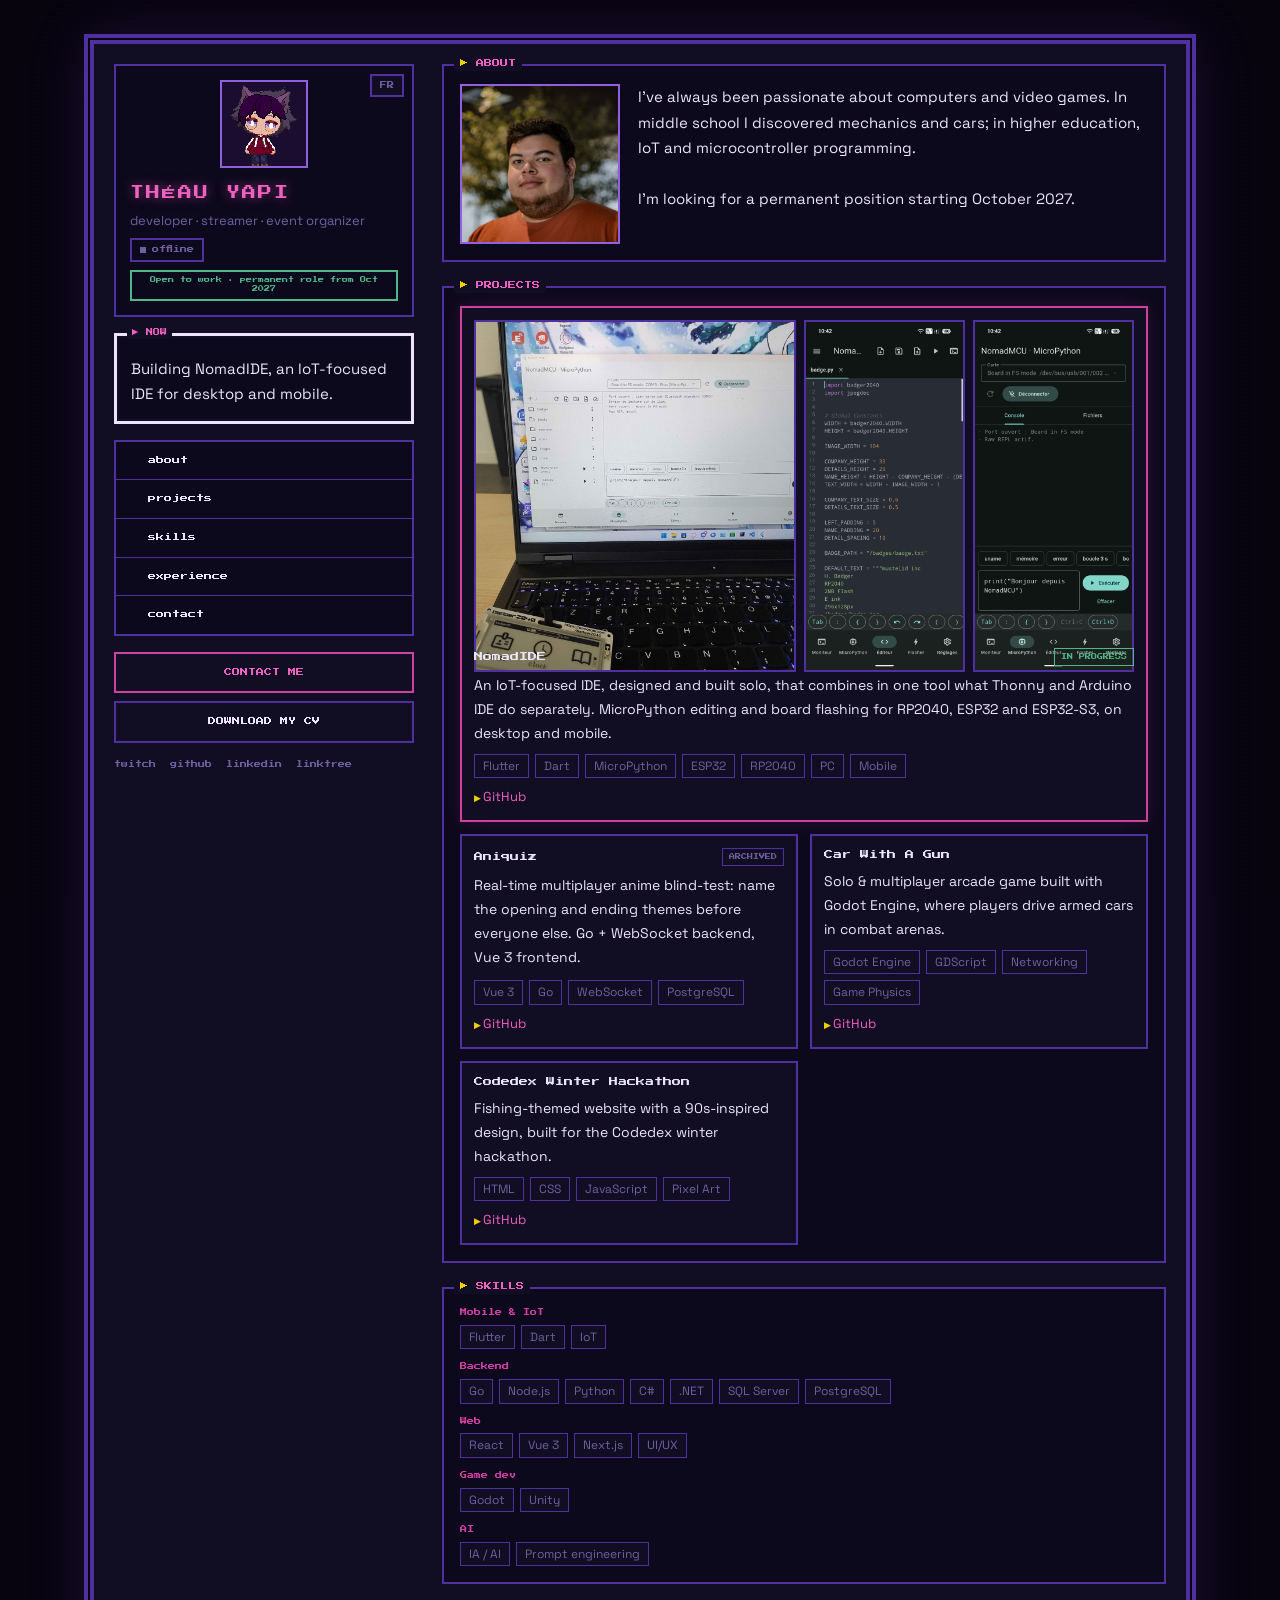
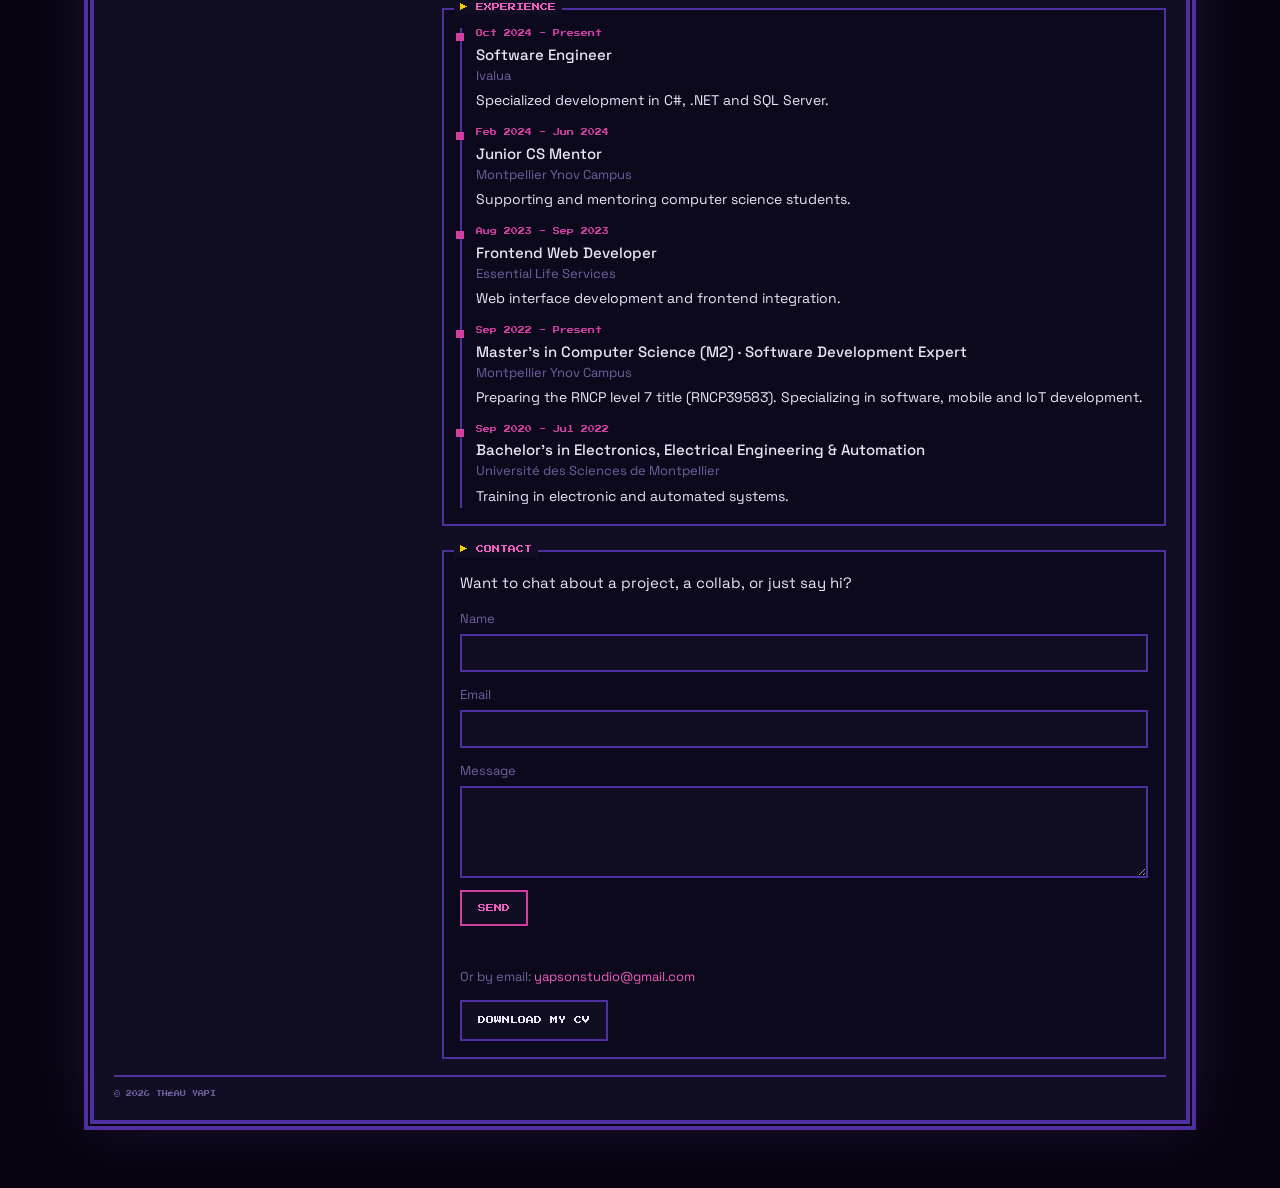
==== commit 40f03945: "Ajout du lien LinkedIn et images de partage en URL absolue Co-Authored-By: Claude Sonnet 5.5 <norepl" ====
--- a/index.html
+++ b/index.html
@@ -12,14 +12,14 @@
     <meta property="og:type" content="website">
     <meta property="og:title" content="Théau Yapi | Portfolio">
     <meta property="og:description" content="Développeur, streamer et organisateur d'événements — projets et expériences.">
-    <meta property="og:image" content="assets/img/avatar.png">
+    <meta property="og:image" content="https://portfolio.yatokishi.com/assets/img/avatar.png">
     <meta property="og:url" content="https://portfolio.yatokishi.com/">
     <meta property="og:locale" content="fr_FR">
 
     <meta name="twitter:card" content="summary">
     <meta name="twitter:title" content="Théau Yapi | Portfolio">
     <meta name="twitter:description" content="Développeur, streamer et organisateur d'événements — projets et expériences.">
-    <meta name="twitter:image" content="assets/img/avatar.png">
+    <meta name="twitter:image" content="https://portfolio.yatokishi.com/assets/img/avatar.png">
 
     <link rel="icon" type="image/png" href="assets/img/avatar.png">
     <link rel="preconnect" href="https://fonts.googleapis.com">
@@ -74,6 +74,7 @@
             <div class="side-links">
                 <a href="https://twitch.tv/yatokishi" target="_blank" rel="noopener">twitch</a>
                 <a href="https://github.com/leyapson" target="_blank" rel="noopener">github</a>
+                <a href="https://www.linkedin.com/in/theau-yapi/" target="_blank" rel="noopener">linkedin</a>
                 <a href="https://linktree.yatokishi.com" target="_blank" rel="noopener">linktree</a>
             </div>
           </aside>
